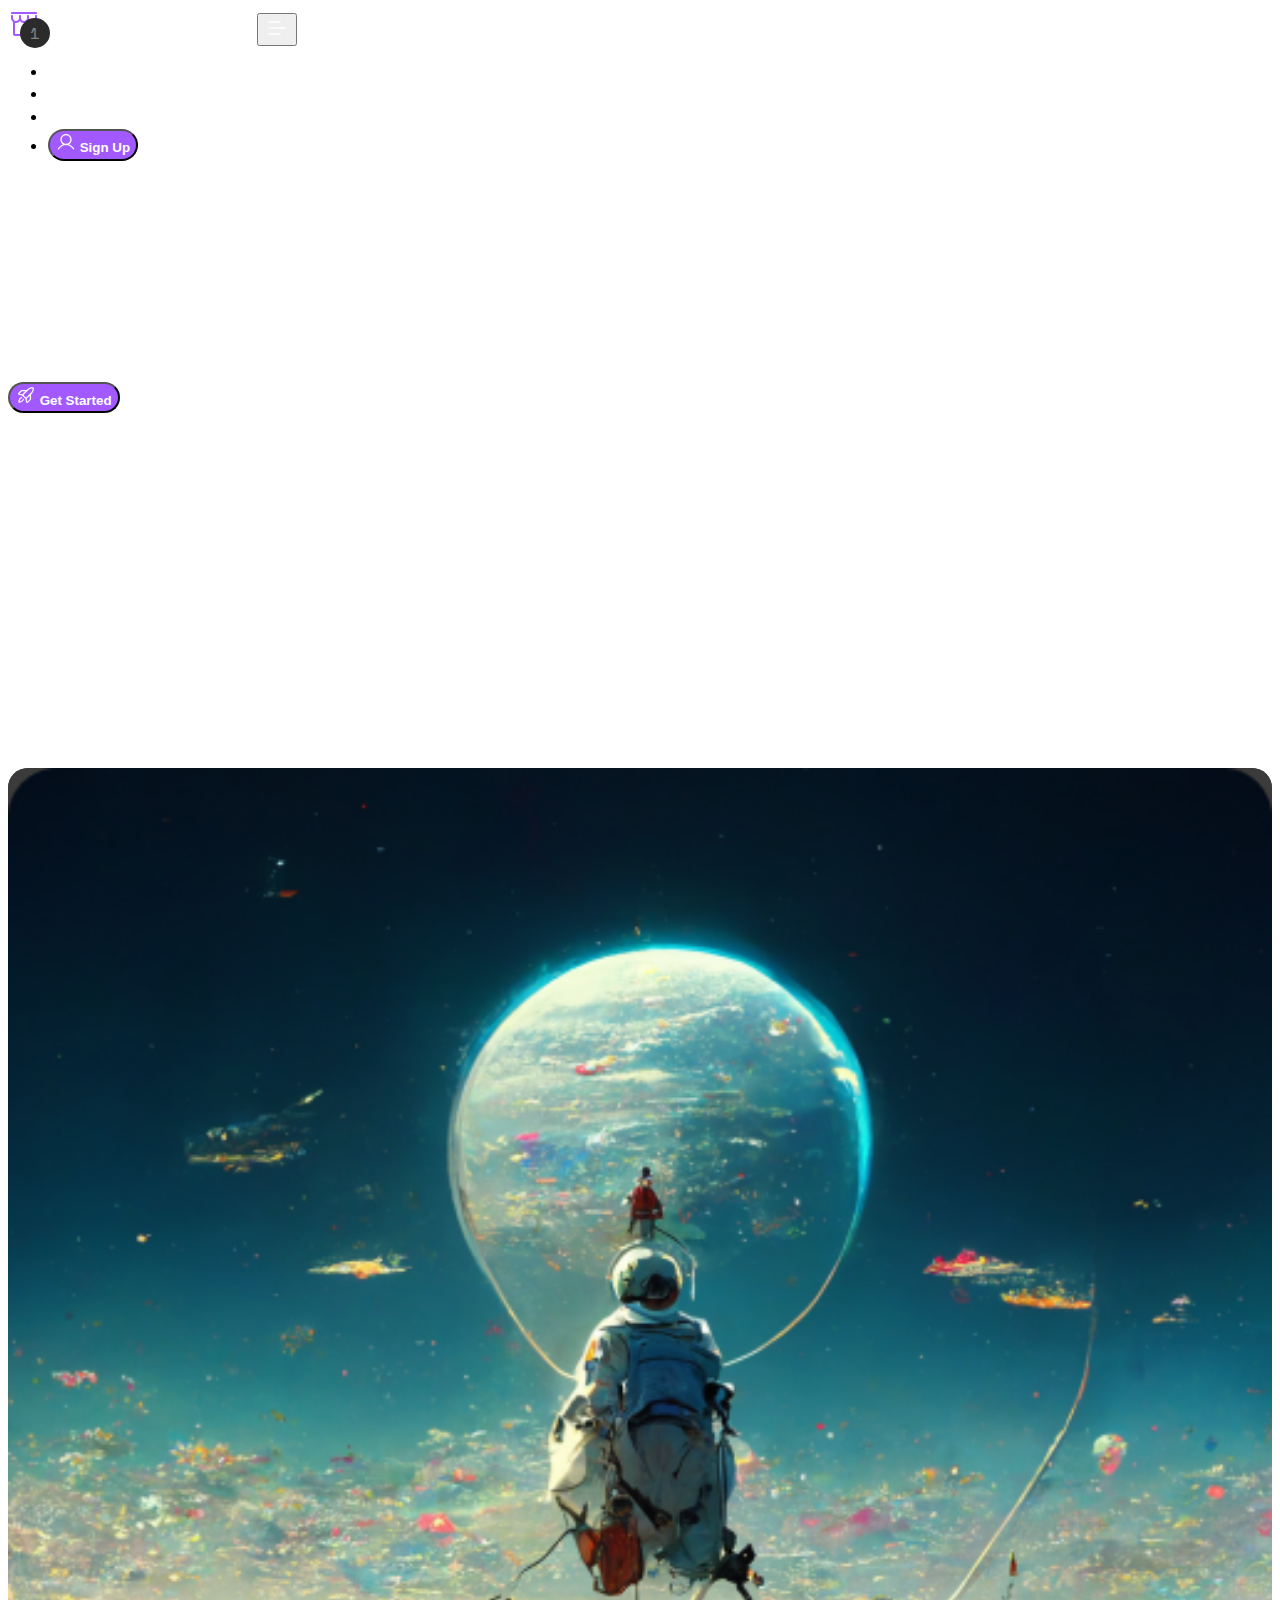
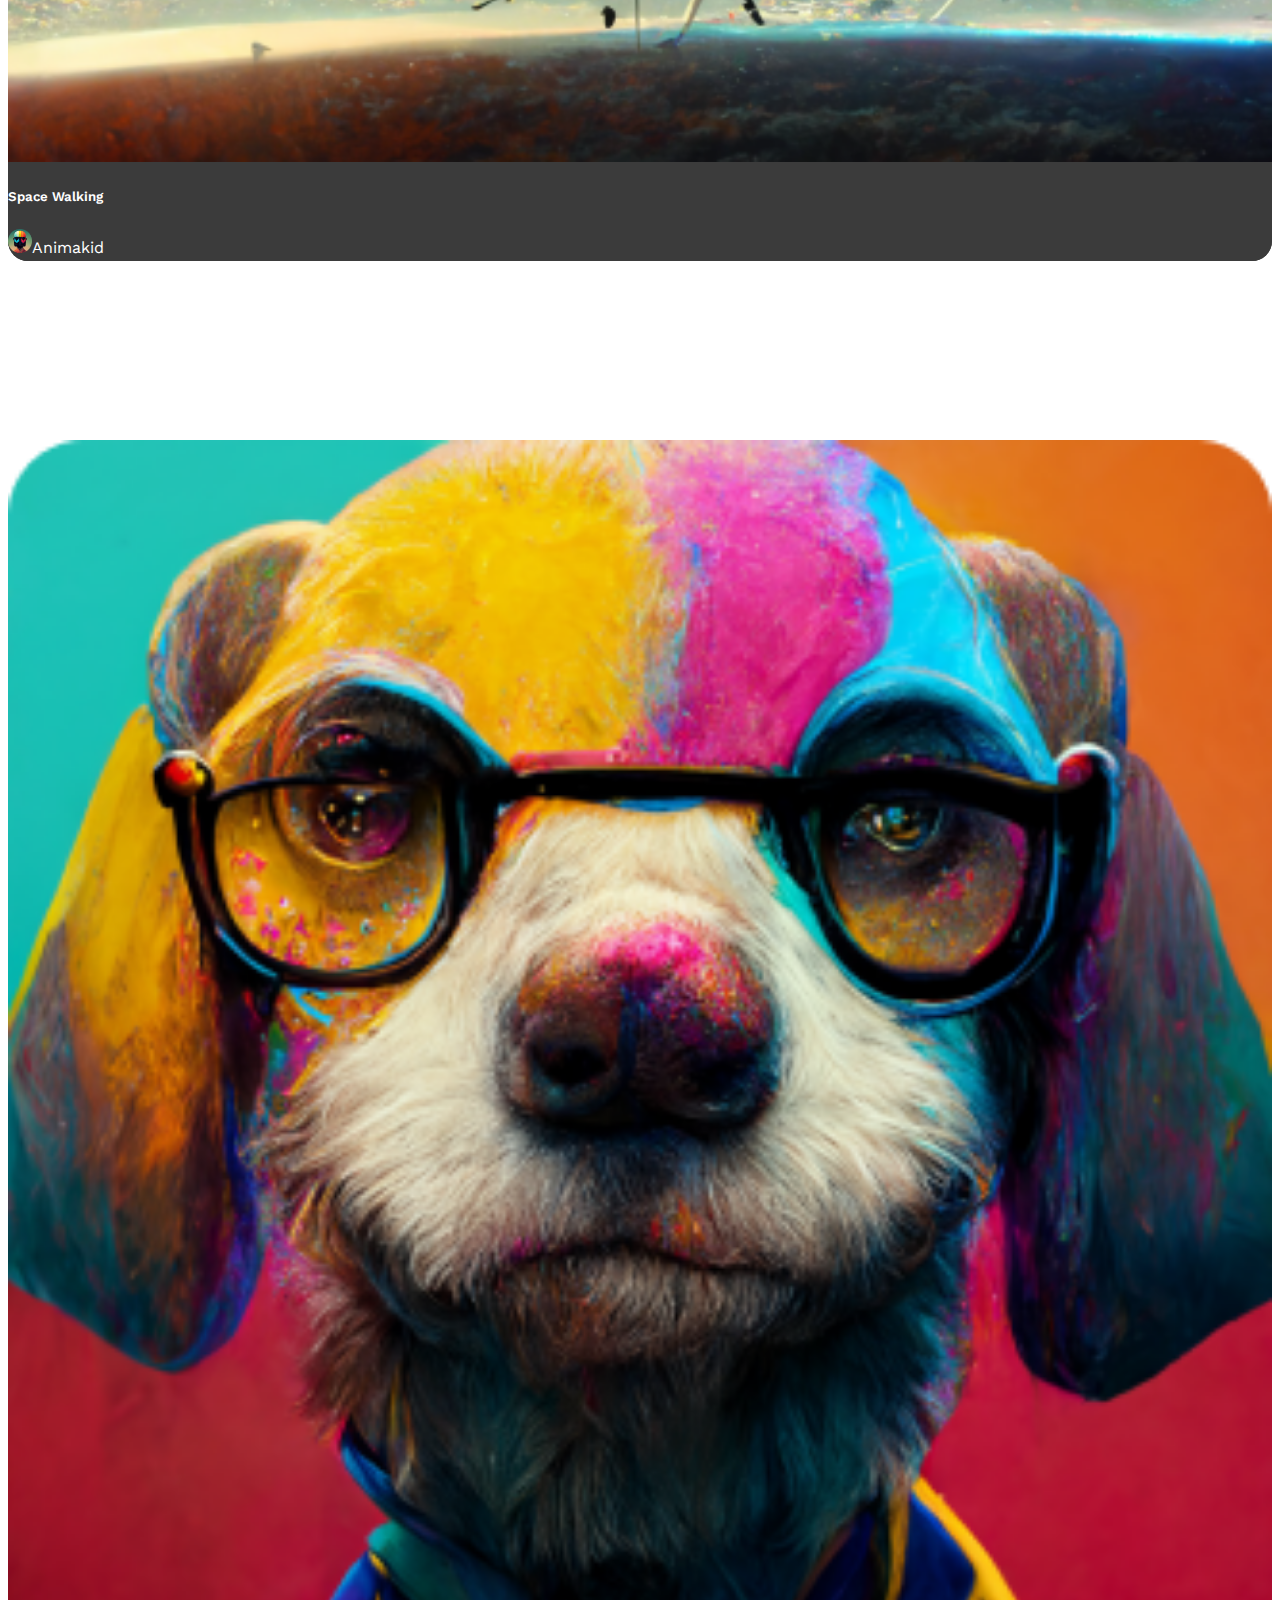
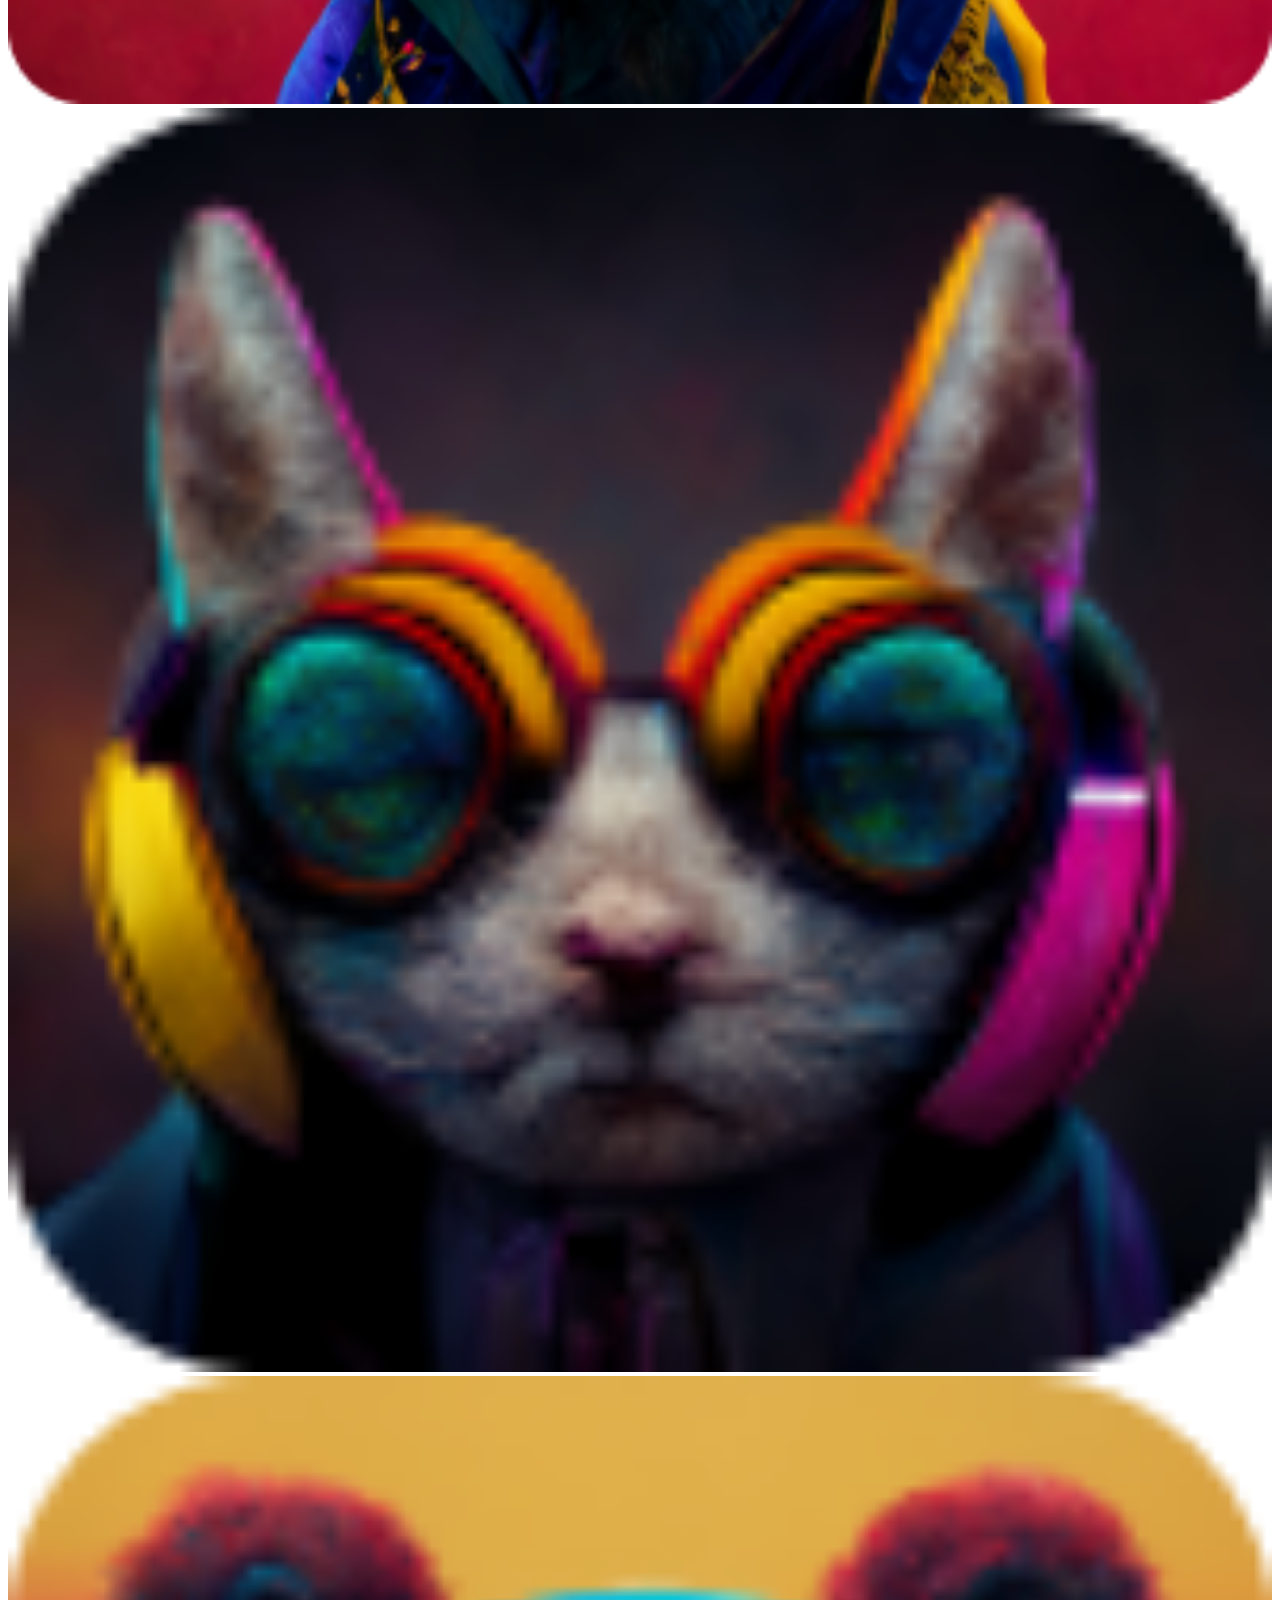
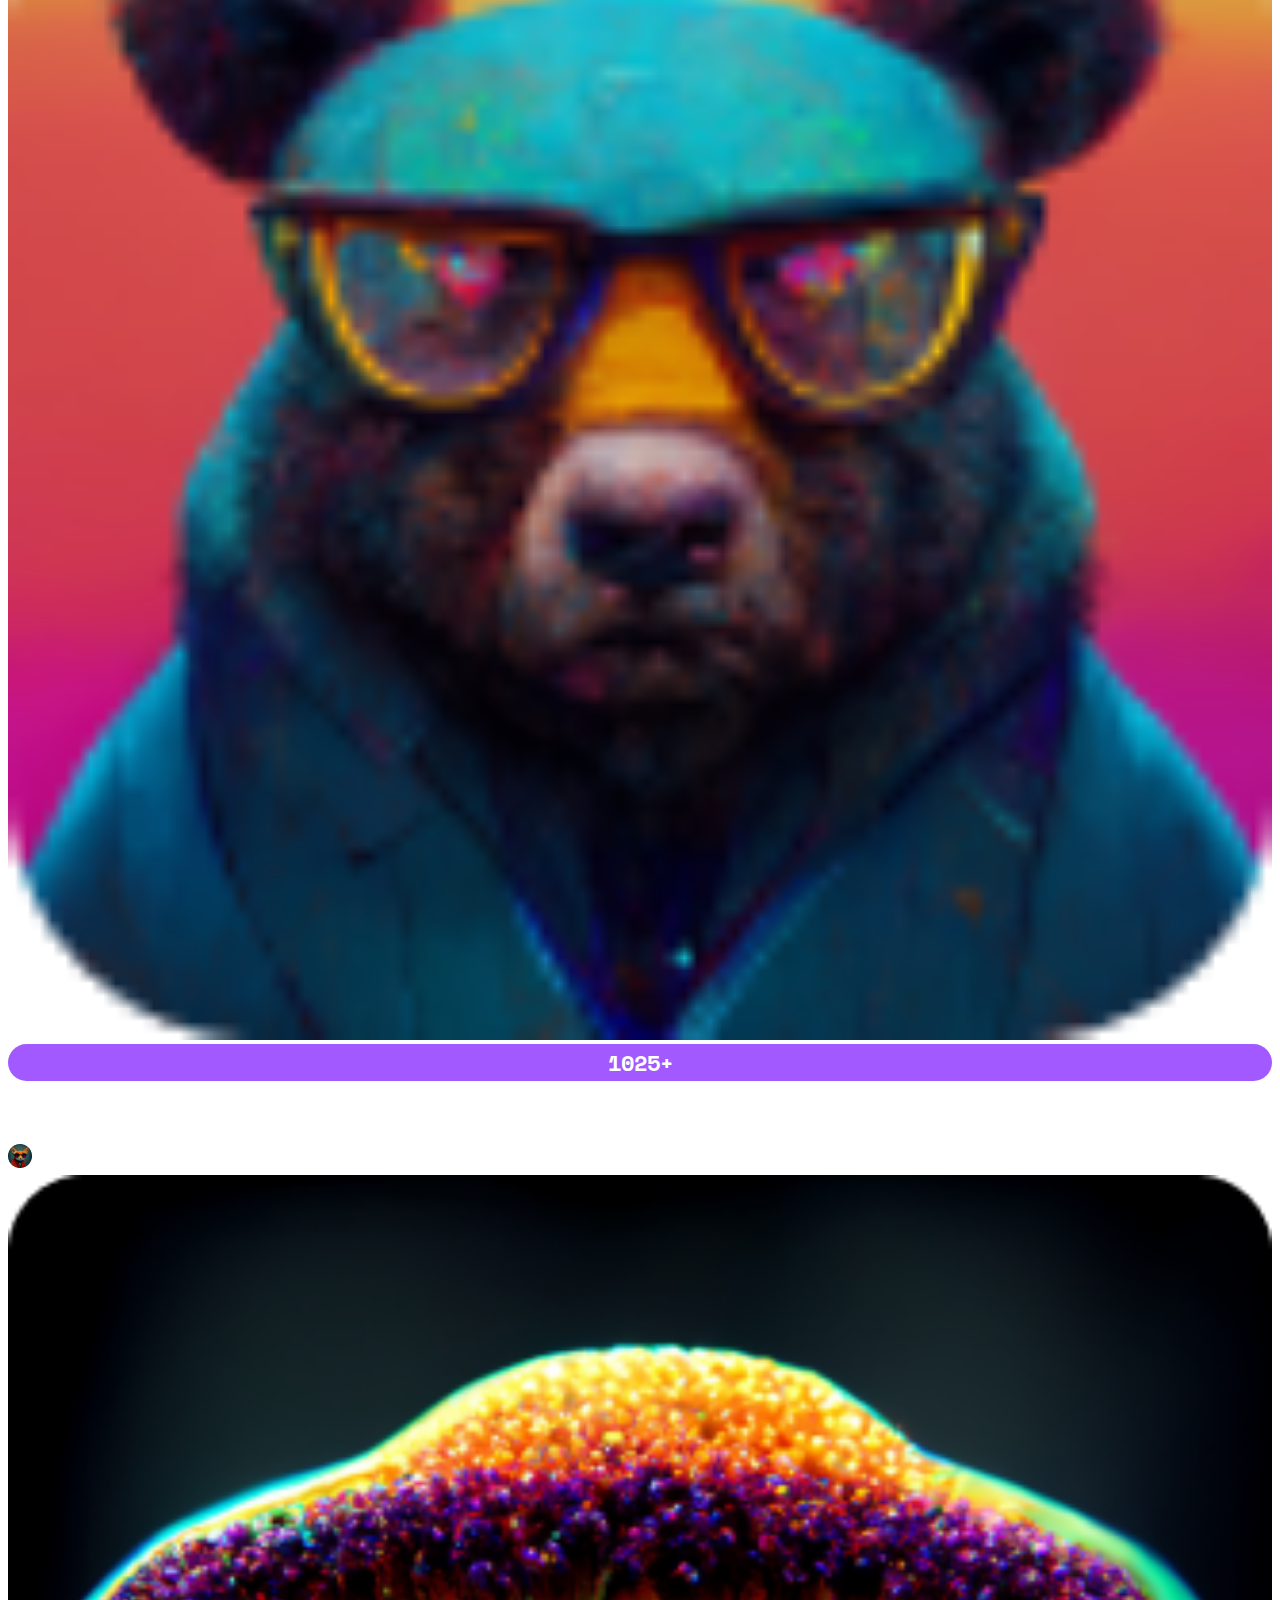
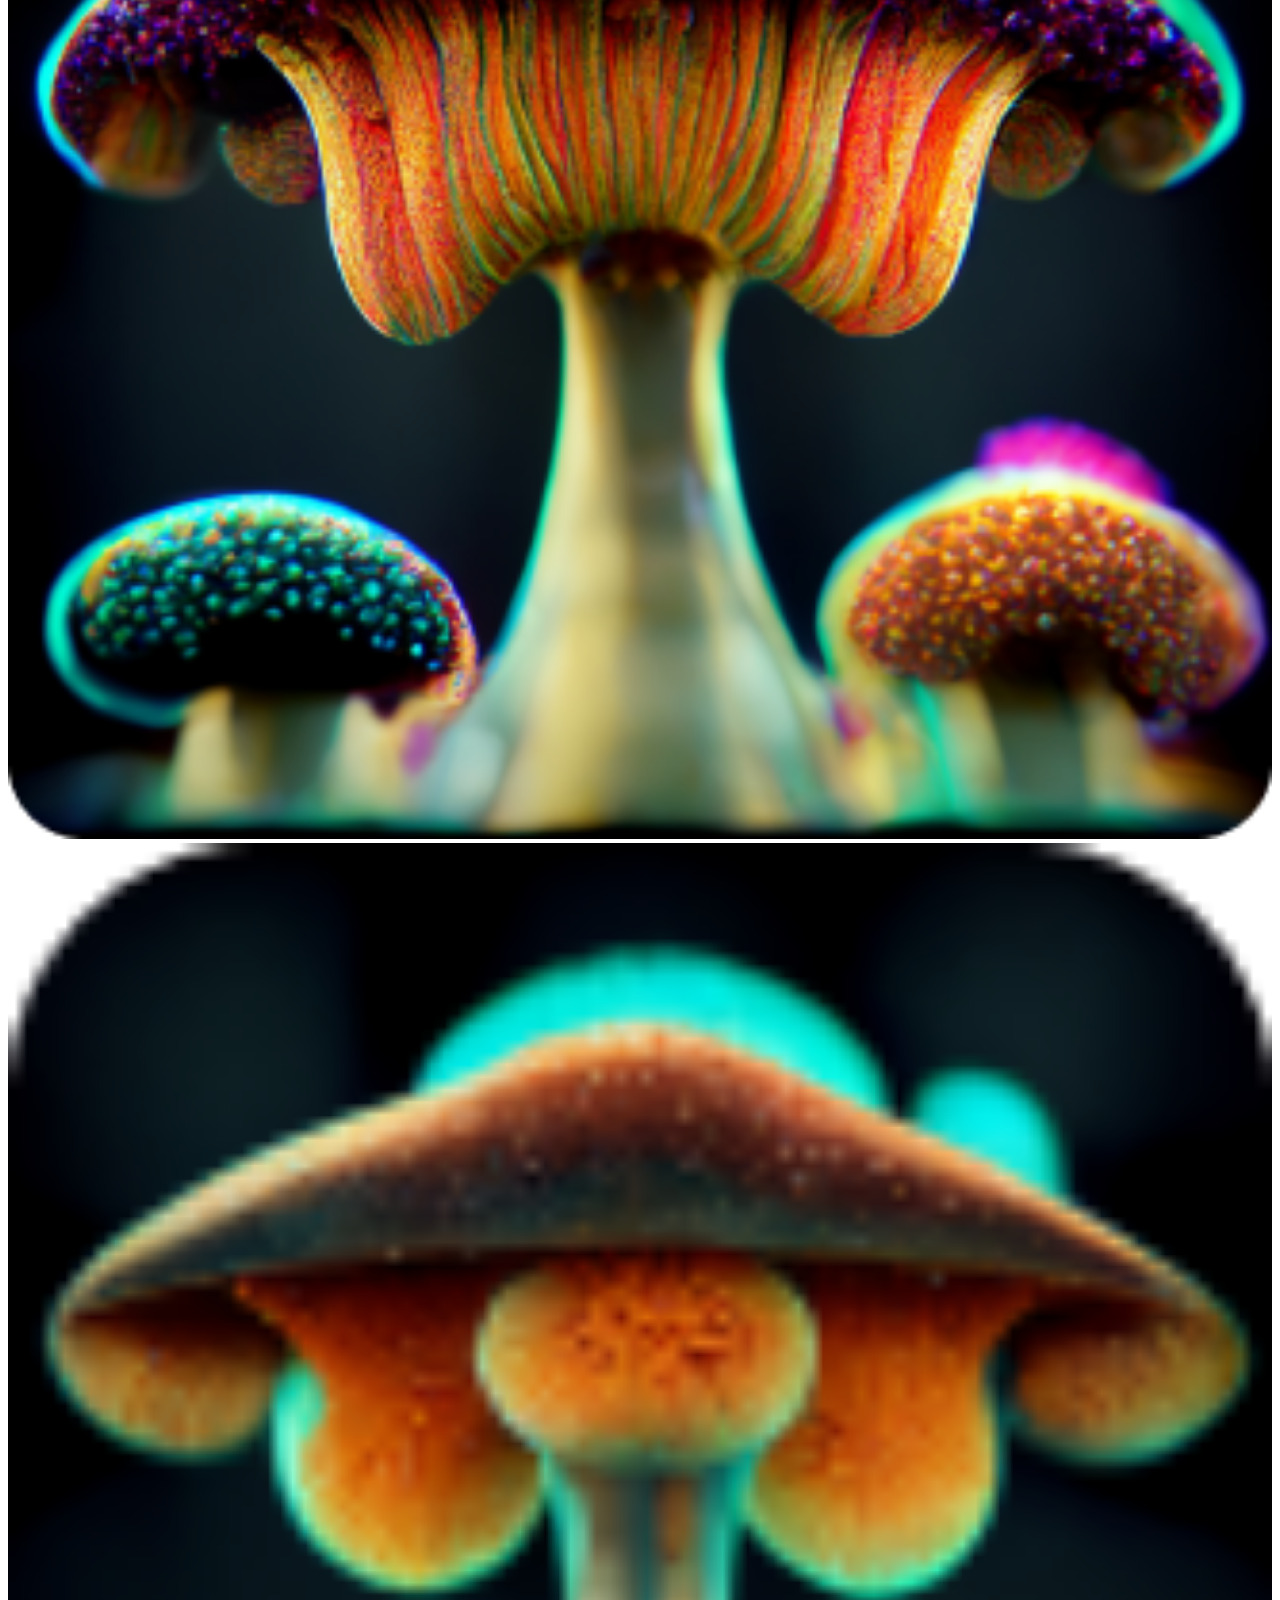
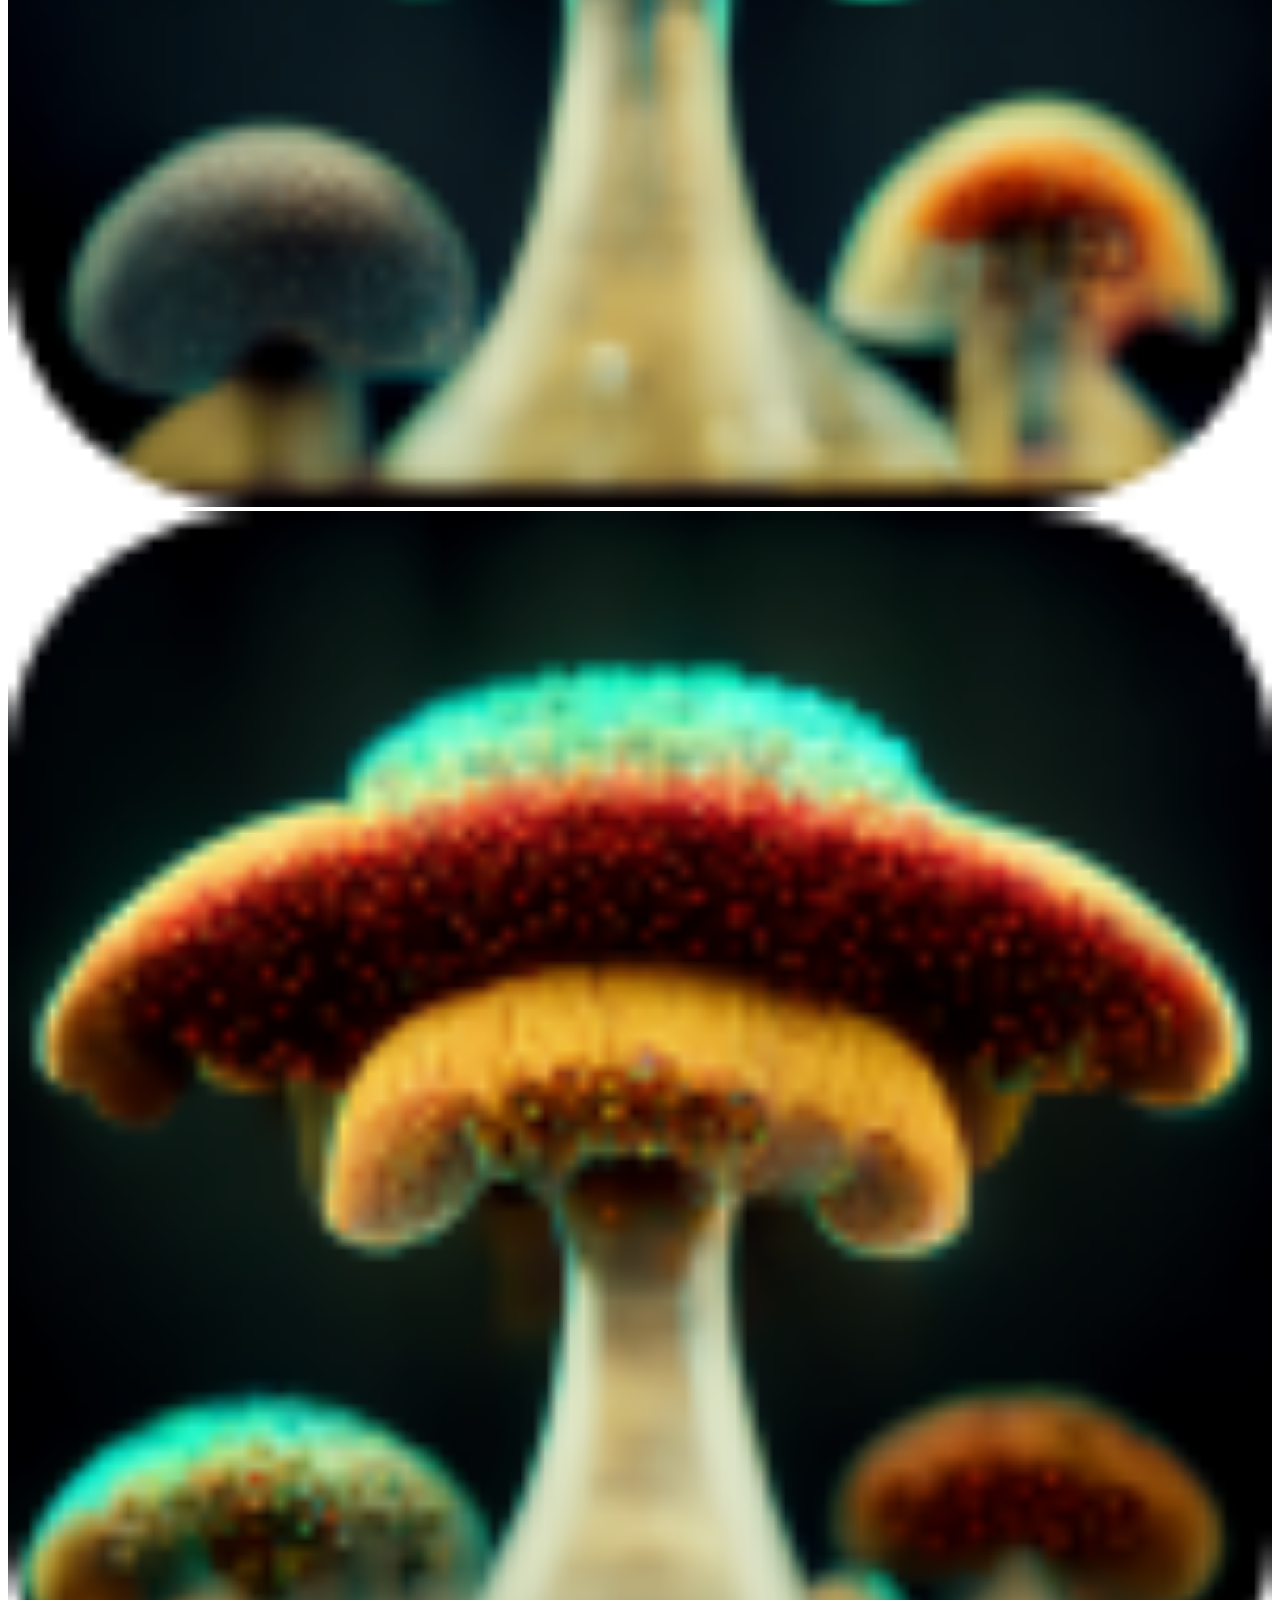
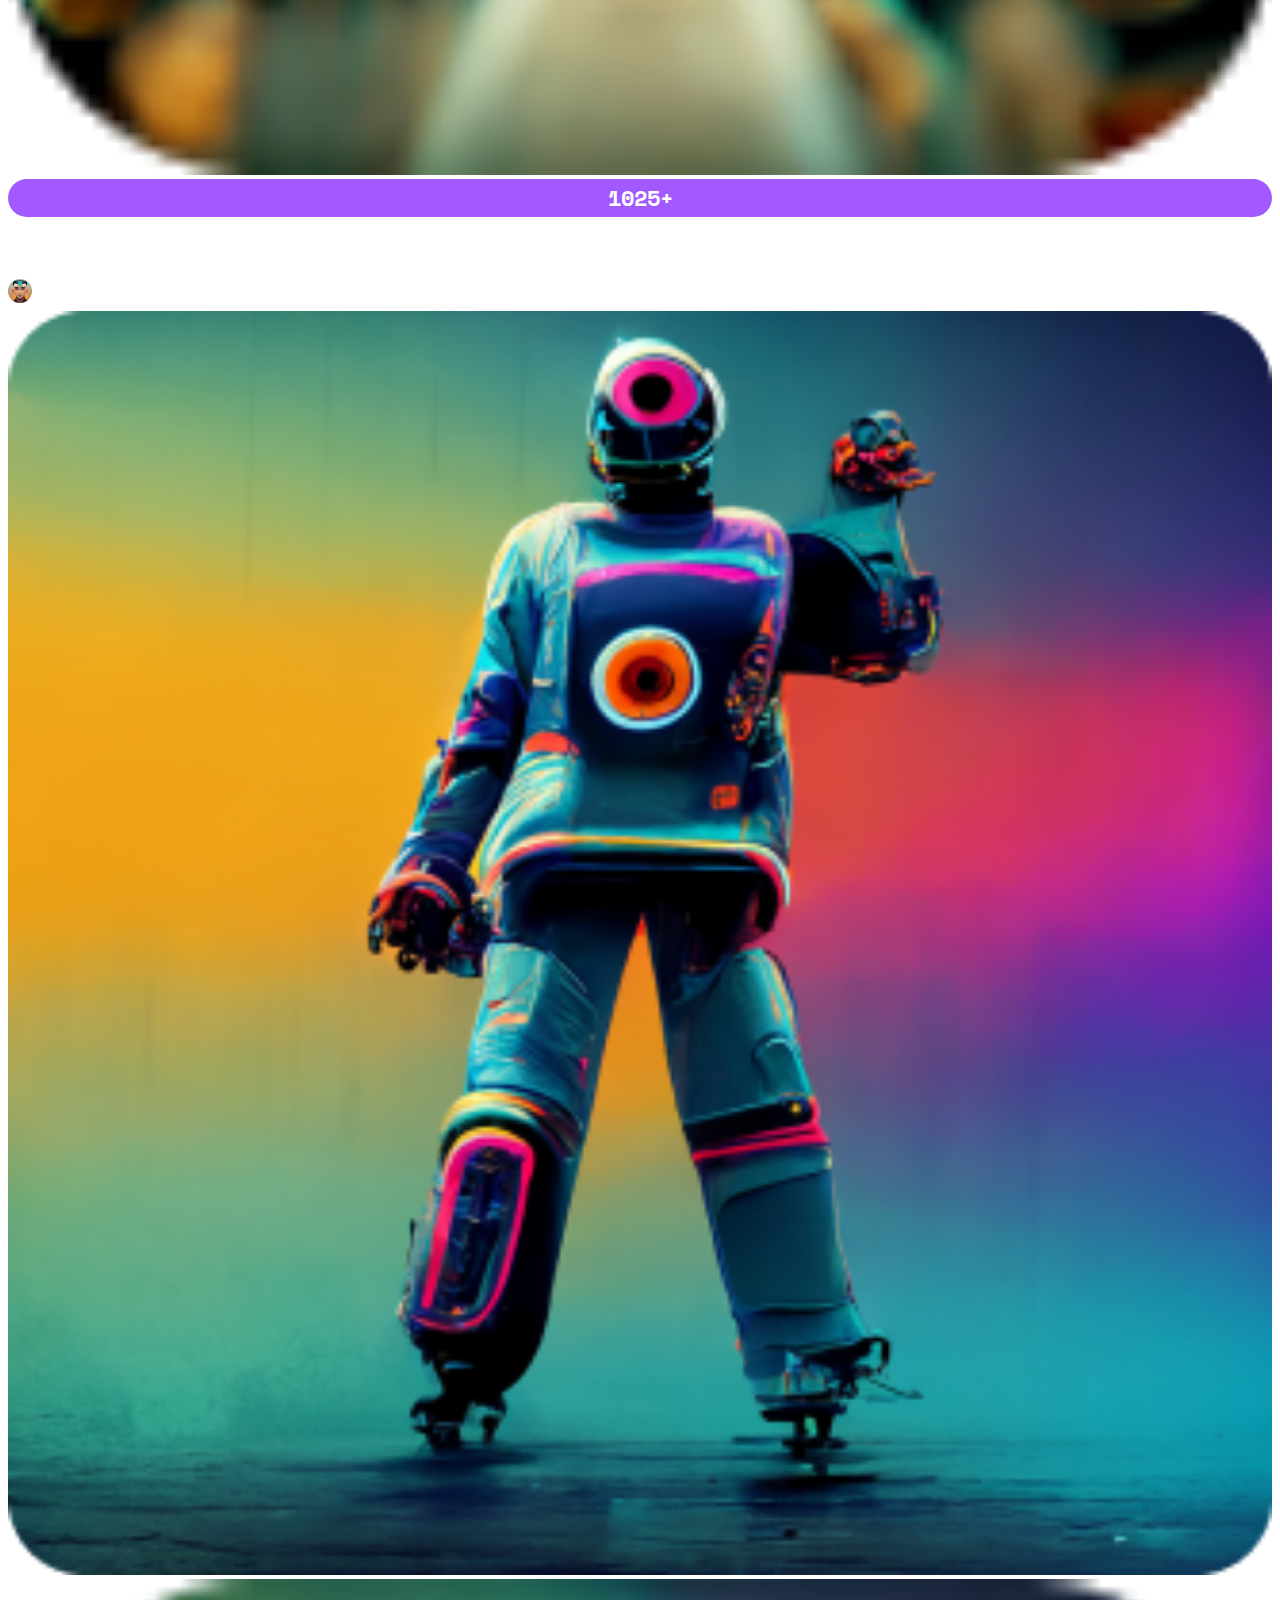
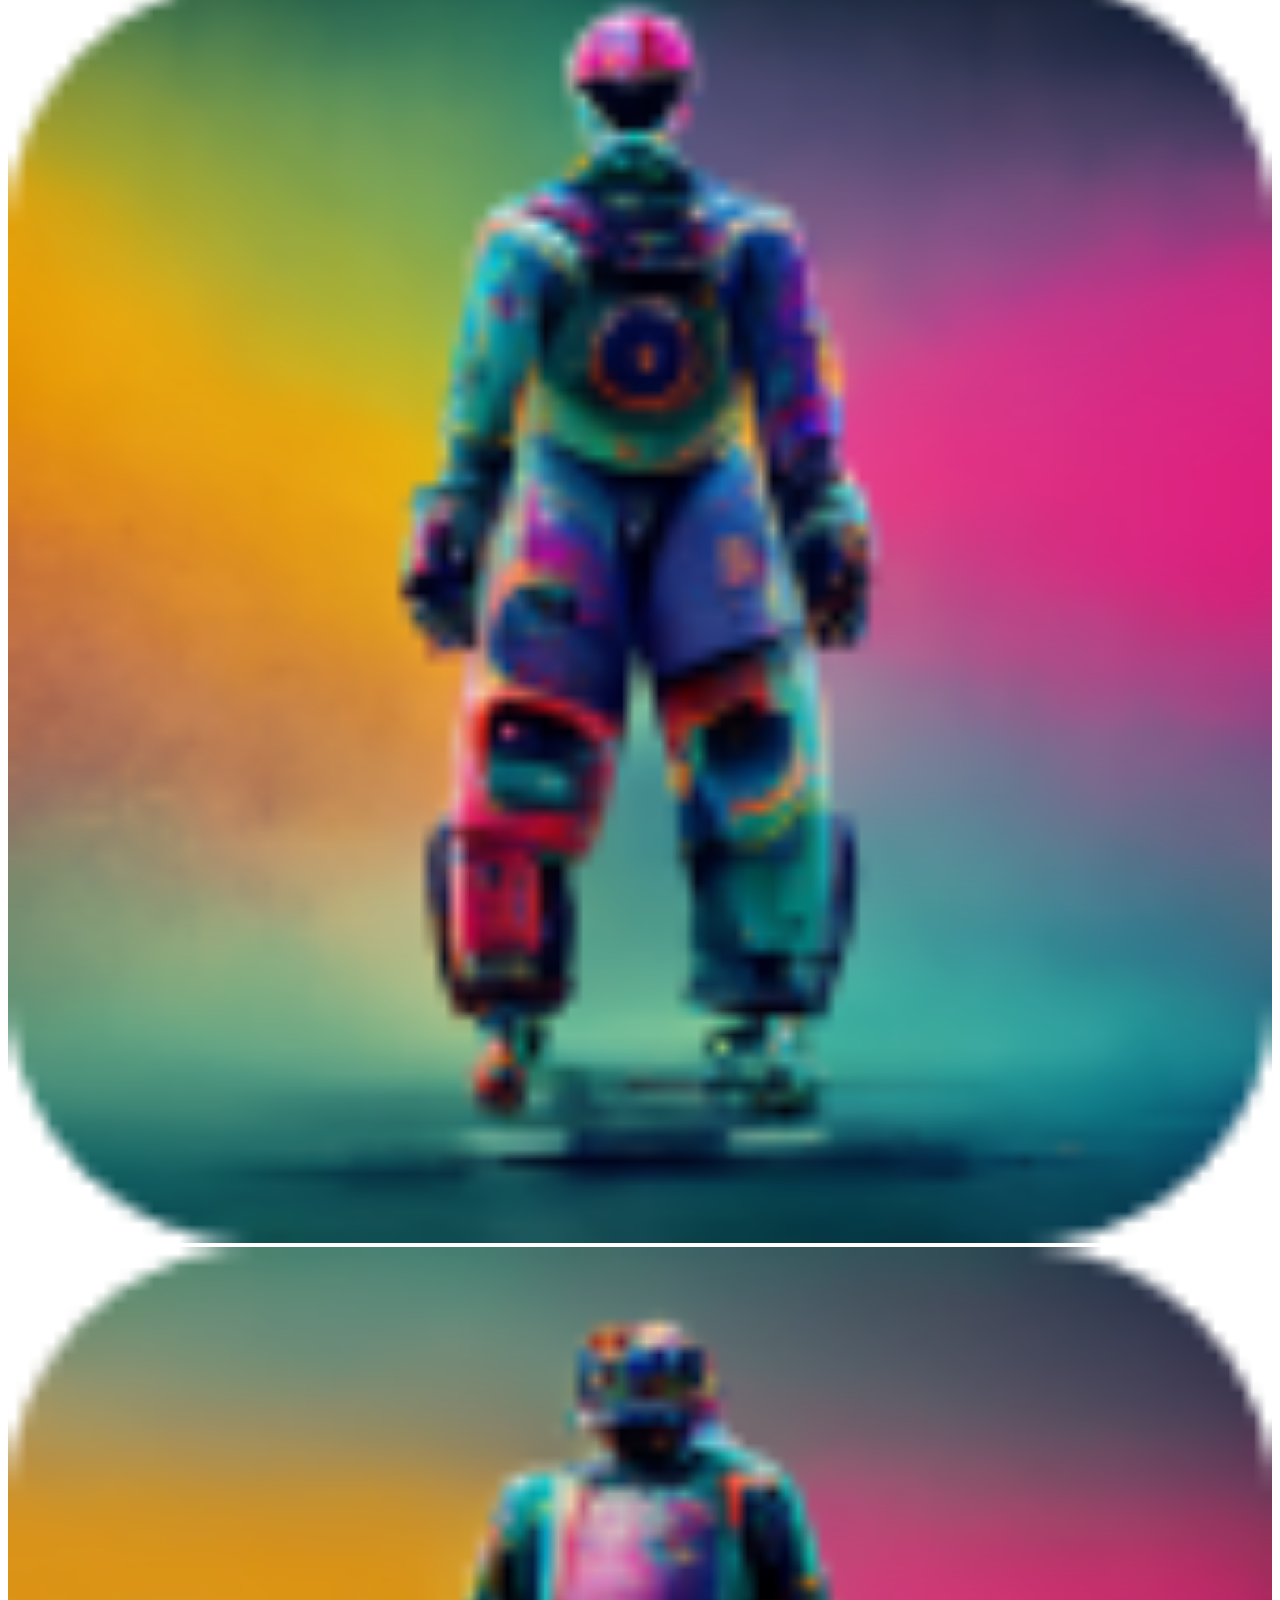
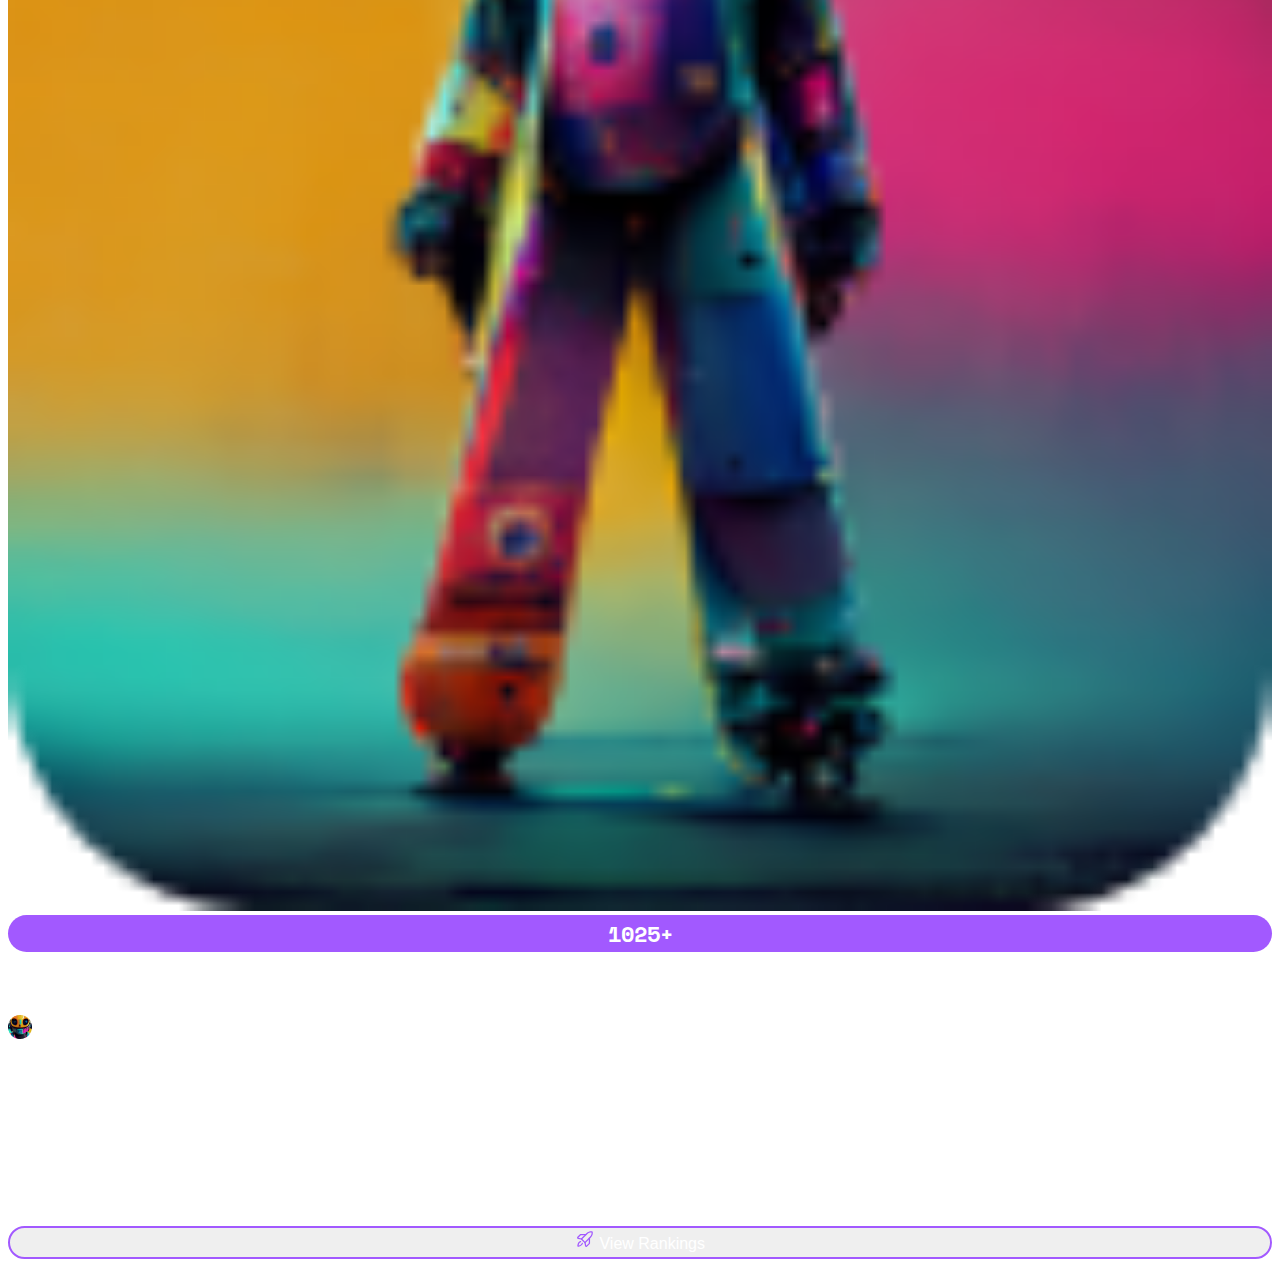
==== NTF Marketplace.html @ ecae0546 "Add files via upload" ====
<!DOCTYPE html>
<html>

<head>
    <meta charset="utf-8">
    <meta name="viewport" content="width=device-width, initial-scale=1.0">
    <link href="https://cdn.jsdelivr.net/npm/bootstrap@5.3.0-alpha1/dist/css/bootstrap.min.css" rel="stylesheet"
        integrity="sha384-GLhlTQ8iRABdZLl6O3oVMWSktQOp6b7In1Zl3/Jr59b6EGGoI1aFkw7cmDA6j6gD" crossorigin="anonymous">
    <script src="https://cdn.jsdelivr.net/npm/bootstrap@5.3.0-alpha1/dist/js/bootstrap.bundle.min.js"
        integrity="sha384-w76AqPfDkMBDXo30jS1Sgez6pr3x5MlQ1ZAGC+nuZB+EYdgRZgiwxhTBTkF7CXvN"
        crossorigin="anonymous"></script>
    <link rel="stylesheet" href="https://fonts.googleapis.com/css?family=Work Sans">
    <link rel="stylesheet" href="https://fonts.googleapis.com/css?family=Space Mono">
    <title>NFT Marketplace</title>
    <link rel="stylesheet" href="styles.css">
</head>

<body>

    <!--START-->

    <header class="bg-dark pb-md-5">

        <!--NAVIGATION-->

        <div class="container-fluid mb-md-5 mb-4">

            <nav class="navbar navbar-expand-md px-3">

                <a href="#" class="navbar-brand"><img src="Img/Logo.png"></a>

                <button class="navbar-toggler" type="button" data-bs-toggle="collapse" data-bs-target="#mynav"
                    aria-controls="mynav" aria-expanded="false" aria-lable="Toggle navigation">

                    <span><svg width="24" height="24" viewBox="0 0 24 24" fill="none"
                            xmlns="http://www.w3.org/2000/svg">
                            <path fill-rule="evenodd" clip-rule="evenodd"
                                d="M3 12C3 11.5858 3.33579 11.25 3.75 11.25H20.25C20.6642 11.25 21 11.5858 21 12C21 12.4142 20.6642 12.75 20.25 12.75H3.75C3.33579 12.75 3 12.4142 3 12Z"
                                fill="white" />
                            <path fill-rule="evenodd" clip-rule="evenodd"
                                d="M3 6C3 5.58579 3.33579 5.25 3.75 5.25H15C15.4142 5.25 15.75 5.58579 15.75 6C15.75 6.41421 15.4142 6.75 15 6.75H3.75C3.33579 6.75 3 6.41421 3 6Z"
                                fill="white" />
                            <path fill-rule="evenodd" clip-rule="evenodd"
                                d="M3 18C3 17.5858 3.33579 17.25 3.75 17.25H15C15.4142 17.25 15.75 17.5858 15.75 18C15.75 18.4142 15.4142 18.75 15 18.75H3.75C3.33579 18.75 3 18.4142 3 18Z"
                                fill="white" />
                        </svg>
                    </span>

                </button>

                <div class="collapse navbar-collapse" id="mynav">

                    <ul class="navbar-nav d-flex align-items-center gap-md-4 gap-2 ms-auto">

                        <li>
                            <a class="nav-link linki" href="#">Marketplace</a>
                        </li>

                        <li>
                            <a class="nav-link linki" href="#">Rankings</a>
                        </li>

                        <li>
                            <a class="nav-link linki" href="#">Connect a wallet</a>
                        </li>

                        <li>
                            <a class="nav-link" href="#">
                                <button class="btn btn-dark gilaki linki px-4 py-3"><svg width="20" height="20"
                                        viewBox="0 0 20 20" fill="none" xmlns="http://www.w3.org/2000/svg">
                                        <path fill-rule="evenodd" clip-rule="evenodd"
                                            d="M10 3.125C7.58375 3.125 5.625 5.08375 5.625 7.5C5.625 9.91625 7.58375 11.875 10 11.875C12.4162 11.875 14.375 9.91625 14.375 7.5C14.375 5.08375 12.4162 3.125 10 3.125ZM4.375 7.5C4.375 4.3934 6.8934 1.875 10 1.875C13.1066 1.875 15.625 4.3934 15.625 7.5C15.625 10.6066 13.1066 13.125 10 13.125C6.8934 13.125 4.375 10.6066 4.375 7.5Z"
                                            fill="white" />
                                        <path fill-rule="evenodd" clip-rule="evenodd"
                                            d="M10 13.1245C8.57364 13.1245 7.17241 13.5 5.93717 14.2132C4.70194 14.9265 3.67623 15.9523 2.96317 17.1877C2.79061 17.4866 2.40837 17.5891 2.10942 17.4165C1.81047 17.2439 1.70802 16.8617 1.88058 16.5628C2.70335 15.1374 3.88686 13.9537 5.31212 13.1307C6.73739 12.3078 8.3542 11.8745 10 11.8745C11.6458 11.8745 13.2626 12.3078 14.6879 13.1307C16.1131 13.9537 17.2966 15.1374 18.1194 16.5628C18.292 16.8617 18.1895 17.2439 17.8906 17.4165C17.5916 17.5891 17.2094 17.4866 17.0368 17.1877C16.3238 15.9523 15.2981 14.9265 14.0628 14.2132C12.8276 13.5 11.4264 13.1245 10 13.1245Z"
                                            fill="white" />
                                    </svg>
                                    Sign Up</button>
                            </a>
                        </li>

                    </ul>

                </div>
            </nav>

        </div>

        <!--SECTION-I-->

        <div class="container">

            <div class="row">

                <div class="col-md-6 col-12">

                    <h1 class="satauri-1">Discover digital art & Collect NFTs</h1>

                    <p class="teqsti-1">NFT marketplace UI created with Anima for Figma. Collect, buy and sell art from
                        more than 20k NFT artists.
                    </p>


                    <div class="container p-0 damaluli-1">

                        <div class="row">

                            <div class="col-12 my-3"><a href="#">
                                    <button class="btn btn-dark gilaki linki px-5 py-3"><svg width="20" height="20"
                                            viewBox="0 0 20 20" fill="none" xmlns="http://www.w3.org/2000/svg">
                                            <path fill-rule="evenodd" clip-rule="evenodd"
                                                d="M6.17053 12.4491C6.28055 12.7763 6.10451 13.1307 5.77734 13.2408C4.71792 13.597 4.15489 14.4864 3.85373 15.3908C3.73414 15.7499 3.66189 16.0956 3.61848 16.3814C3.90434 16.338 4.25006 16.2658 4.60917 16.1462C5.51355 15.845 6.4029 15.282 6.75916 14.2226C6.86918 13.8954 7.2236 13.7194 7.55078 13.8294C7.87795 13.9394 8.05399 14.2938 7.94396 14.621C7.4096 16.21 6.08801 16.9712 5.00411 17.3322C4.45655 17.5145 3.94395 17.6045 3.5698 17.6494C3.38182 17.672 3.22641 17.6834 3.116 17.6892C3.06074 17.6921 3.01658 17.6936 2.98505 17.6944C2.96928 17.6948 2.95666 17.695 2.94737 17.6951L2.93596 17.6952L2.93217 17.6952L2.93077 17.6952L2.93019 17.6952C2.92993 17.6952 2.92969 17.6952 2.92969 17.0702C2.30469 17.0702 2.30469 17.07 2.30469 17.0697L2.30469 17.0692L2.30469 17.0678L2.30471 17.064L2.30481 17.0526C2.30493 17.0433 2.30514 17.0306 2.30553 17.0149C2.30631 16.9833 2.30782 16.9392 2.31072 16.8839C2.31653 16.7735 2.32797 16.6181 2.35052 16.4301C2.3954 16.056 2.48542 15.5434 2.66776 14.9958C3.0287 13.9119 3.78989 12.5903 5.37891 12.056C5.70608 11.9459 6.0605 12.122 6.17053 12.4491ZM2.92969 17.0702H2.30469C2.30469 17.4154 2.58451 17.6952 2.92969 17.6952V17.0702Z"
                                                fill="white" />
                                            <path fill-rule="evenodd" clip-rule="evenodd"
                                                d="M16.5462 3.45406C15.8207 3.34943 14.035 3.31002 12.2075 5.13753L7.34476 10.0003L9.99994 12.6555L14.8627 7.79271C16.6902 5.9652 16.6508 4.17951 16.5462 3.45406ZM16.7274 2.21727C15.7297 2.07282 13.5057 2.07157 11.3236 4.25365L6.01893 9.55834C5.90172 9.67555 5.83588 9.83452 5.83588 10.0003C5.83588 10.166 5.90172 10.325 6.01893 10.4422L9.558 13.9813C9.80208 14.2254 10.1978 14.2254 10.4419 13.9813L15.7466 8.67659C17.9286 6.49452 17.9274 4.27052 17.7829 3.27282C17.7464 3.0058 17.6234 2.75803 17.4328 2.5674C17.2422 2.37678 16.9944 2.25382 16.7274 2.21727Z"
                                                fill="white" />
                                            <path fill-rule="evenodd" clip-rule="evenodd"
                                                d="M14.4219 8.49243C14.7671 8.49243 15.0469 8.77225 15.0469 9.11743V14.1643L15.0468 14.1732C15.0421 14.5015 14.9085 14.8147 14.6749 15.0452L12.1526 17.5753C11.9925 17.7352 11.792 17.8486 11.5724 17.9035C11.3529 17.9584 11.1225 17.9527 10.906 17.8869C10.6895 17.8212 10.4948 17.6978 10.3429 17.5301C10.1911 17.3625 10.0875 17.1569 10.0433 16.9351C10.0433 16.935 10.0434 16.9353 10.0433 16.9351L9.38719 13.6622C9.31934 13.3237 9.5387 12.9944 9.87714 12.9265C10.2156 12.8587 10.545 13.078 10.6128 13.4165L11.2692 16.6909L13.7969 14.1554V9.11743C13.7969 8.77225 14.0767 8.49243 14.4219 8.49243Z"
                                                fill="white" />
                                            <path fill-rule="evenodd" clip-rule="evenodd"
                                                d="M5.82698 4.95319L5.83588 4.95312H10.8828C11.2279 4.95312 11.5078 5.23295 11.5078 5.57812C11.5078 5.9233 11.2279 6.20312 10.8828 6.20312H5.84472L5.83967 6.20828L5.83964 6.20825L3.30933 8.73075L3.3103 8.73094L6.58373 9.38719C6.92218 9.45504 7.14154 9.78441 7.07369 10.1229C7.00584 10.4613 6.67647 10.6807 6.33803 10.6128L3.06556 9.95675C3.06537 9.95671 3.06518 9.95668 3.065 9.95664C2.84325 9.91244 2.63764 9.80892 2.47006 9.65711C2.30235 9.50516 2.17903 9.31054 2.11327 9.094C2.04751 8.87746 2.04176 8.64712 2.09665 8.42757C2.15154 8.20802 2.265 8.00749 2.42493 7.84738L2.42587 7.84644L2.42587 7.84644L4.95498 5.32514C5.18549 5.09151 5.49869 4.95786 5.82698 4.95319Z"
                                                fill="white" />
                                        </svg>
                                        Get Started
                                    </button>
                                </a></div>

                            <div class="col-4">
                                <p class="teqsti-2">240k+</p>
                                <p class="teqsti-1">Total Sale</p>
                            </div>

                            <div class="col-4">
                                <p class="teqsti-2">100k+</p>
                                <p class="teqsti-1">Auctions</p>
                            </div>

                            <div class="col-4">
                                <p class="teqsti-2">240k+</p>
                                <p class="teqsti-1">Artists</p>
                            </div>

                        </div>

                    </div>


                </div>

                <div class="col-md-6 col-12">
                    <div class="card ms-md-5 statia">
                        <div class="card-body statia">
                            <img class="poto" src="Img/Image 1.png">
                            <h5 class="linki pt-4 px-4">Space Walking</h5>
                            <div class="pt-2 pb-4 px-4"><img class="pe-2" src="Img/Avatar 1.png"><span
                                    class="teqsti-3">Animakid</span>
                            </div>
                        </div>
                    </div>
                </div>


                <div class="container damaluli-2">

                    <div class="row">

                        <div class="col-12 my-3"><a href="#">
                                <button class="btn btn-dark gilaki specbutton linki px-5 py-3"><svg width="20"
                                        height="20" viewBox="0 0 20 20" fill="none" xmlns="http://www.w3.org/2000/svg">
                                        <path fill-rule="evenodd" clip-rule="evenodd"
                                            d="M6.17053 12.4491C6.28055 12.7763 6.10451 13.1307 5.77734 13.2408C4.71792 13.597 4.15489 14.4864 3.85373 15.3908C3.73414 15.7499 3.66189 16.0956 3.61848 16.3814C3.90434 16.338 4.25006 16.2658 4.60917 16.1462C5.51355 15.845 6.4029 15.282 6.75916 14.2226C6.86918 13.8954 7.2236 13.7194 7.55078 13.8294C7.87795 13.9394 8.05399 14.2938 7.94396 14.621C7.4096 16.21 6.08801 16.9712 5.00411 17.3322C4.45655 17.5145 3.94395 17.6045 3.5698 17.6494C3.38182 17.672 3.22641 17.6834 3.116 17.6892C3.06074 17.6921 3.01658 17.6936 2.98505 17.6944C2.96928 17.6948 2.95666 17.695 2.94737 17.6951L2.93596 17.6952L2.93217 17.6952L2.93077 17.6952L2.93019 17.6952C2.92993 17.6952 2.92969 17.6952 2.92969 17.0702C2.30469 17.0702 2.30469 17.07 2.30469 17.0697L2.30469 17.0692L2.30469 17.0678L2.30471 17.064L2.30481 17.0526C2.30493 17.0433 2.30514 17.0306 2.30553 17.0149C2.30631 16.9833 2.30782 16.9392 2.31072 16.8839C2.31653 16.7735 2.32797 16.6181 2.35052 16.4301C2.3954 16.056 2.48542 15.5434 2.66776 14.9958C3.0287 13.9119 3.78989 12.5903 5.37891 12.056C5.70608 11.9459 6.0605 12.122 6.17053 12.4491ZM2.92969 17.0702H2.30469C2.30469 17.4154 2.58451 17.6952 2.92969 17.6952V17.0702Z"
                                            fill="white" />
                                        <path fill-rule="evenodd" clip-rule="evenodd"
                                            d="M16.5462 3.45406C15.8207 3.34943 14.035 3.31002 12.2075 5.13753L7.34476 10.0003L9.99994 12.6555L14.8627 7.79271C16.6902 5.9652 16.6508 4.17951 16.5462 3.45406ZM16.7274 2.21727C15.7297 2.07282 13.5057 2.07157 11.3236 4.25365L6.01893 9.55834C5.90172 9.67555 5.83588 9.83452 5.83588 10.0003C5.83588 10.166 5.90172 10.325 6.01893 10.4422L9.558 13.9813C9.80208 14.2254 10.1978 14.2254 10.4419 13.9813L15.7466 8.67659C17.9286 6.49452 17.9274 4.27052 17.7829 3.27282C17.7464 3.0058 17.6234 2.75803 17.4328 2.5674C17.2422 2.37678 16.9944 2.25382 16.7274 2.21727Z"
                                            fill="white" />
                                        <path fill-rule="evenodd" clip-rule="evenodd"
                                            d="M14.4219 8.49243C14.7671 8.49243 15.0469 8.77225 15.0469 9.11743V14.1643L15.0468 14.1732C15.0421 14.5015 14.9085 14.8147 14.6749 15.0452L12.1526 17.5753C11.9925 17.7352 11.792 17.8486 11.5724 17.9035C11.3529 17.9584 11.1225 17.9527 10.906 17.8869C10.6895 17.8212 10.4948 17.6978 10.3429 17.5301C10.1911 17.3625 10.0875 17.1569 10.0433 16.9351C10.0433 16.935 10.0434 16.9353 10.0433 16.9351L9.38719 13.6622C9.31934 13.3237 9.5387 12.9944 9.87714 12.9265C10.2156 12.8587 10.545 13.078 10.6128 13.4165L11.2692 16.6909L13.7969 14.1554V9.11743C13.7969 8.77225 14.0767 8.49243 14.4219 8.49243Z"
                                            fill="white" />
                                        <path fill-rule="evenodd" clip-rule="evenodd"
                                            d="M5.82698 4.95319L5.83588 4.95312H10.8828C11.2279 4.95312 11.5078 5.23295 11.5078 5.57812C11.5078 5.9233 11.2279 6.20312 10.8828 6.20312H5.84472L5.83967 6.20828L5.83964 6.20825L3.30933 8.73075L3.3103 8.73094L6.58373 9.38719C6.92218 9.45504 7.14154 9.78441 7.07369 10.1229C7.00584 10.4613 6.67647 10.6807 6.33803 10.6128L3.06556 9.95675C3.06537 9.95671 3.06518 9.95668 3.065 9.95664C2.84325 9.91244 2.63764 9.80892 2.47006 9.65711C2.30235 9.50516 2.17903 9.31054 2.11327 9.094C2.04751 8.87746 2.04176 8.64712 2.09665 8.42757C2.15154 8.20802 2.265 8.00749 2.42493 7.84738L2.42587 7.84644L2.42587 7.84644L4.95498 5.32514C5.18549 5.09151 5.49869 4.95786 5.82698 4.95319Z"
                                            fill="white" />
                                    </svg>
                                    Get Started
                                </button>
                            </a></div>

                        <div class="col-4">
                            <p class="teqsti-2">240k+</p>
                            <p class="teqsti-1">Total Sale</p>
                        </div>

                        <div class="col-4">
                            <p class="teqsti-2">100k+</p>
                            <p class="teqsti-1">Auctions</p>
                        </div>

                        <div class="col-4">
                            <p class="teqsti-2">240k+</p>
                            <p class="teqsti-1">Artists</p>
                        </div>

                    </div>

                </div>

            </div>

        </div>

    </header>

    <!--SECTION-II-->

    <main class="bg-dark py-5">

        <div class="container">
            <div class="row">

                <div class="col-12 pb-5">
                    <h3 class="teqsti-4">Trending Collection</h3>
                    <p class="teqsti-1">Checkout our weekly updated trending collection.</p>
                </div>

                <div class="col-md-4 col-12">
                    <div class="container">
                        <div class="row">
                            <div class="col-12">
                                <img class="poto-1" src="Img/Image 2.png">
                            </div>
                            <div class="col-4">
                                <img class="poto-1 py-3" src="Img/Image 2 1.png">
                            </div>
                            <div class="col-4">
                                <img class="poto-1 py-3" src="Img/Image 2 2.png">
                            </div>
                            <div class="col-4 my-3">
                                <button class="btn btn-dark teqsti-5">1025+</button>
                            </div>
                            <div class="col-12">
                                <h5 class="linki pt-2">DSGN Animals</h5>
                                <div class="pt-2"><img class="pe-2" src="Img/Avatar 2.png"><span
                                        class="teqsti-3">MrFox</span>
                                </div>
                            </div>
                        </div>
                    </div>
                </div>

                <div class="col-md-4 col-12 damaluli-3">
                    <div class="container">
                        <div class="row">
                            <div class="col-12">
                                <img class="poto-1" src="Img/Image 3.png">
                            </div>
                            <div class="col-4">
                                <img class="poto-1 py-3" src="Img/Image 3 1.png">
                            </div>
                            <div class="col-4">
                                <img class="poto-1 py-3" src="Img/Image 3 2.png">
                            </div>
                            <div class="col-4 my-3">
                                <button class="btn btn-dark teqsti-5">1025+</button>
                            </div>
                            <div class="col-12">
                                <h5 class="linki pt-2">Magic Mushrooms</h5>
                                <div class="pt-2"><img class="pe-2" src="Img/Avatar 3.png"><span
                                        class="teqsti-3">Shroomie</span>
                                </div>
                            </div>
                        </div>
                    </div>

                </div>

                <div class="col-md-4 col-12 damaluli-4">
                    <div class="container">
                        <div class="row">
                            <div class="col-12">
                                <img class="poto-1" src="Img/Image 4.png">
                            </div>
                            <div class="col-4">
                                <img class="poto-1 py-3" src="Img/Image 4 1.png">
                            </div>
                            <div class="col-4">
                                <img class="poto-1 py-3" src="Img/Image 4 2.png">
                            </div>
                            <div class="col-4 my-3">
                                <button class="btn btn-dark teqsti-5">1025+</button>
                            </div>
                            <div class="col-12">
                                <h5 class="linki pt-2">Disco Machines</h5>
                                <div class="pt-2"><img class="pe-2" src="Img/Avatar 4.png"><span
                                        class="teqsti-3">BeKind2Robots</span>
                                </div>
                            </div>
                        </div>
                    </div>
                </div>

            </div>

    </main>

    <!--SECTION-III-->

    <section class="bg-dark py-5">
        <div class="container">
            <div class="row">
                <div class="col-md-9 col-12">
                    <h3 class="teqsti-4">Top creators</h3>
                    <p class="teqsti-1">Checkout Top Rated Creators on the NFT Marketplace</p>
                </div>
                <div class="col-md-3 damaluli-5 d-flex align-items-center">
                    <button class="btn btn-dark teqsti-3 border-1"><svg width="20" height="20" viewBox="0 0 20 20"
                            fill="none" xmlns="http://www.w3.org/2000/svg">
                            <path fill-rule="evenodd" clip-rule="evenodd"
                                d="M6.17053 12.4491C6.28055 12.7763 6.10451 13.1307 5.77734 13.2408C4.71792 13.597 4.15489 14.4864 3.85373 15.3908C3.73414 15.7499 3.66189 16.0956 3.61848 16.3814C3.90434 16.338 4.25006 16.2658 4.60917 16.1462C5.51355 15.845 6.4029 15.282 6.75916 14.2226C6.86918 13.8954 7.2236 13.7194 7.55078 13.8294C7.87795 13.9394 8.05399 14.2938 7.94396 14.621C7.4096 16.21 6.08801 16.9712 5.00411 17.3322C4.45655 17.5145 3.94395 17.6045 3.5698 17.6494C3.38182 17.672 3.22641 17.6834 3.116 17.6892C3.06074 17.6921 3.01658 17.6936 2.98505 17.6944C2.96928 17.6948 2.95666 17.695 2.94737 17.6951L2.93596 17.6952L2.93217 17.6952L2.93077 17.6952L2.93019 17.6952C2.92993 17.6952 2.92969 17.6952 2.92969 17.0702C2.30469 17.0702 2.30469 17.07 2.30469 17.0697L2.30469 17.0692L2.30469 17.0678L2.30471 17.064L2.30481 17.0526C2.30493 17.0433 2.30514 17.0306 2.30553 17.0149C2.30631 16.9833 2.30782 16.9392 2.31072 16.8839C2.31653 16.7735 2.32797 16.6181 2.35052 16.4301C2.3954 16.056 2.48542 15.5434 2.66776 14.9958C3.0287 13.9119 3.78989 12.5903 5.37891 12.056C5.70608 11.9459 6.0605 12.122 6.17053 12.4491ZM2.92969 17.0702H2.30469C2.30469 17.4154 2.58451 17.6952 2.92969 17.6952V17.0702Z"
                                fill="#A259FF" />
                            <path fill-rule="evenodd" clip-rule="evenodd"
                                d="M16.5462 3.45406C15.8207 3.34943 14.035 3.31002 12.2075 5.13753L7.34476 10.0003L9.99994 12.6555L14.8627 7.79271C16.6902 5.9652 16.6508 4.17951 16.5462 3.45406ZM16.7274 2.21727C15.7297 2.07282 13.5057 2.07157 11.3236 4.25365L6.01893 9.55834C5.90172 9.67555 5.83588 9.83452 5.83588 10.0003C5.83588 10.166 5.90172 10.325 6.01893 10.4422L9.558 13.9813C9.80208 14.2254 10.1978 14.2254 10.4419 13.9813L15.7466 8.67659C17.9286 6.49452 17.9274 4.27052 17.7829 3.27282C17.7464 3.0058 17.6234 2.75803 17.4328 2.5674C17.2422 2.37678 16.9944 2.25382 16.7274 2.21727Z"
                                fill="#A259FF" />
                            <path fill-rule="evenodd" clip-rule="evenodd"
                                d="M14.4219 8.49243C14.7671 8.49243 15.0469 8.77225 15.0469 9.11743V14.1643L15.0468 14.1732C15.0421 14.5015 14.9085 14.8147 14.6749 15.0452L12.1526 17.5753C11.9925 17.7352 11.792 17.8486 11.5724 17.9035C11.3529 17.9584 11.1225 17.9527 10.906 17.8869C10.6895 17.8212 10.4948 17.6978 10.3429 17.5301C10.1911 17.3625 10.0875 17.1569 10.0433 16.9351C10.0433 16.935 10.0434 16.9353 10.0433 16.9351L9.38719 13.6622C9.31934 13.3237 9.5387 12.9944 9.87714 12.9265C10.2156 12.8587 10.545 13.078 10.6128 13.4165L11.2692 16.6909L13.7969 14.1554V9.11743C13.7969 8.77225 14.0767 8.49243 14.4219 8.49243Z"
                                fill="#A259FF" />
                            <path fill-rule="evenodd" clip-rule="evenodd"
                                d="M5.82698 4.95319L5.83588 4.95312H10.8828C11.2279 4.95312 11.5078 5.23295 11.5078 5.57812C11.5078 5.9233 11.2279 6.20312 10.8828 6.20312H5.84472L5.83967 6.20828L5.83964 6.20825L3.30933 8.73075L3.3103 8.73094L6.58373 9.38719C6.92218 9.45504 7.14154 9.78441 7.07369 10.1229C7.00584 10.4613 6.67647 10.6807 6.33803 10.6128L3.06556 9.95675C3.06537 9.95671 3.06518 9.95668 3.065 9.95664C2.84325 9.91244 2.63764 9.80892 2.47006 9.65711C2.30235 9.50516 2.17903 9.31054 2.11327 9.094C2.04751 8.87746 2.04176 8.64712 2.09665 8.42757C2.15154 8.20802 2.265 8.00749 2.42493 7.84738L2.42587 7.84644L2.42587 7.84644L4.95498 5.32514C5.18549 5.09151 5.49869 4.95786 5.82698 4.95319Z"
                                fill="#A259FF" />
                        </svg>
                        View Rankings</button>
                </div>


                <div class="col-md-3 col-12">
                    <div class="card">
                        <div class="card-body">
                            <span class="number-frame number">1</span>
                        </div>
                    </div>
                </div>

                <div class="col-md-3 col-12"></div>















                <div class="col-md-3 damaluli-6 d-flex align-items-center">
                    <button class="btn btn-dark teqsti-3 border-2"><svg width="20" height="20" viewBox="0 0 20 20"
                            fill="none" xmlns="http://www.w3.org/2000/svg">
                            <path fill-rule="evenodd" clip-rule="evenodd"
                                d="M6.17053 12.4491C6.28055 12.7763 6.10451 13.1307 5.77734 13.2408C4.71792 13.597 4.15489 14.4864 3.85373 15.3908C3.73414 15.7499 3.66189 16.0956 3.61848 16.3814C3.90434 16.338 4.25006 16.2658 4.60917 16.1462C5.51355 15.845 6.4029 15.282 6.75916 14.2226C6.86918 13.8954 7.2236 13.7194 7.55078 13.8294C7.87795 13.9394 8.05399 14.2938 7.94396 14.621C7.4096 16.21 6.08801 16.9712 5.00411 17.3322C4.45655 17.5145 3.94395 17.6045 3.5698 17.6494C3.38182 17.672 3.22641 17.6834 3.116 17.6892C3.06074 17.6921 3.01658 17.6936 2.98505 17.6944C2.96928 17.6948 2.95666 17.695 2.94737 17.6951L2.93596 17.6952L2.93217 17.6952L2.93077 17.6952L2.93019 17.6952C2.92993 17.6952 2.92969 17.6952 2.92969 17.0702C2.30469 17.0702 2.30469 17.07 2.30469 17.0697L2.30469 17.0692L2.30469 17.0678L2.30471 17.064L2.30481 17.0526C2.30493 17.0433 2.30514 17.0306 2.30553 17.0149C2.30631 16.9833 2.30782 16.9392 2.31072 16.8839C2.31653 16.7735 2.32797 16.6181 2.35052 16.4301C2.3954 16.056 2.48542 15.5434 2.66776 14.9958C3.0287 13.9119 3.78989 12.5903 5.37891 12.056C5.70608 11.9459 6.0605 12.122 6.17053 12.4491ZM2.92969 17.0702H2.30469C2.30469 17.4154 2.58451 17.6952 2.92969 17.6952V17.0702Z"
                                fill="#A259FF" />
                            <path fill-rule="evenodd" clip-rule="evenodd"
                                d="M16.5462 3.45406C15.8207 3.34943 14.035 3.31002 12.2075 5.13753L7.34476 10.0003L9.99994 12.6555L14.8627 7.79271C16.6902 5.9652 16.6508 4.17951 16.5462 3.45406ZM16.7274 2.21727C15.7297 2.07282 13.5057 2.07157 11.3236 4.25365L6.01893 9.55834C5.90172 9.67555 5.83588 9.83452 5.83588 10.0003C5.83588 10.166 5.90172 10.325 6.01893 10.4422L9.558 13.9813C9.80208 14.2254 10.1978 14.2254 10.4419 13.9813L15.7466 8.67659C17.9286 6.49452 17.9274 4.27052 17.7829 3.27282C17.7464 3.0058 17.6234 2.75803 17.4328 2.5674C17.2422 2.37678 16.9944 2.25382 16.7274 2.21727Z"
                                fill="#A259FF" />
                            <path fill-rule="evenodd" clip-rule="evenodd"
                                d="M14.4219 8.49243C14.7671 8.49243 15.0469 8.77225 15.0469 9.11743V14.1643L15.0468 14.1732C15.0421 14.5015 14.9085 14.8147 14.6749 15.0452L12.1526 17.5753C11.9925 17.7352 11.792 17.8486 11.5724 17.9035C11.3529 17.9584 11.1225 17.9527 10.906 17.8869C10.6895 17.8212 10.4948 17.6978 10.3429 17.5301C10.1911 17.3625 10.0875 17.1569 10.0433 16.9351C10.0433 16.935 10.0434 16.9353 10.0433 16.9351L9.38719 13.6622C9.31934 13.3237 9.5387 12.9944 9.87714 12.9265C10.2156 12.8587 10.545 13.078 10.6128 13.4165L11.2692 16.6909L13.7969 14.1554V9.11743C13.7969 8.77225 14.0767 8.49243 14.4219 8.49243Z"
                                fill="#A259FF" />
                            <path fill-rule="evenodd" clip-rule="evenodd"
                                d="M5.82698 4.95319L5.83588 4.95312H10.8828C11.2279 4.95312 11.5078 5.23295 11.5078 5.57812C11.5078 5.9233 11.2279 6.20312 10.8828 6.20312H5.84472L5.83967 6.20828L5.83964 6.20825L3.30933 8.73075L3.3103 8.73094L6.58373 9.38719C6.92218 9.45504 7.14154 9.78441 7.07369 10.1229C7.00584 10.4613 6.67647 10.6807 6.33803 10.6128L3.06556 9.95675C3.06537 9.95671 3.06518 9.95668 3.065 9.95664C2.84325 9.91244 2.63764 9.80892 2.47006 9.65711C2.30235 9.50516 2.17903 9.31054 2.11327 9.094C2.04751 8.87746 2.04176 8.64712 2.09665 8.42757C2.15154 8.20802 2.265 8.00749 2.42493 7.84738L2.42587 7.84644L2.42587 7.84644L4.95498 5.32514C5.18549 5.09151 5.49869 4.95786 5.82698 4.95319Z"
                                fill="#A259FF" />
                        </svg>
                        View Rankings</button>
                </div>
            </div>
        </div>
    </section>


</body>

</html>
---- styles.css ----
body {
    font-family: 'Work Sans';
}

.linki {
    font-weight: 600;
    color: #FFFFFF;
    line-height: 140%;
}

.gilaki {
    background: #A259FF;
    border-radius: 20px;
}

.navigacia {
    margin-left: auto;
}

.poto {
    width: 100%;
    height: 100%;
}

.poto-1 {
    width: 100%;
}

.statia {
    padding: 0;
    border-radius: 20px;
    border: none;
    background: #3B3B3B;
}

.satauri-1 {
    font-weight: 600;
    font-size: 67px;
    line-height: 110%;
    color: #FFFFFF;
}

.teqsti-1 {
    font-weight: 400;
    font-size: 22px;
    line-height: 160%;
    color: #FFFFFF;
}

.teqsti-2 {
    font-family: 'Space Mono';
    font-weight: 700;
    font-size: 28px;
    line-height: 140%;
    color: #FFFFFF;
    margin: 0;
}

.teqsti-3 {
    font-size: 16px;
    line-height: 160%;
    color: #FFFFFF;
}

.teqsti-4 {
    font-weight: 600;
    font-size: 38px;
    line-height: 120%;
    color: #FFFFFF;
}

.teqsti-5 {
    font-family: 'Space Mono';
    font-weight: 700;
    font-size: 22px;
    line-height: 160%;
    display: flex;
    align-items: center !important;
    justify-content: center;
    color: #FFFFFF;
    background: #A259FF;
    border-radius: 20px;
    border: none;
    height: 100%;
    width: 100%;
}

.damaluli-2,
.damaluli-6 {
    display: none !important;
}

.border-1 {
    border: 2px solid #A259FF;
    border-radius: 20px;
    width: 100%;
    height: 60%;
}

.border-2 {
    border: 2px solid #A259FF;
    border-radius: 20px;
    width: 100%;
    height: 100%;
}

.number-frame {
    display: flex;
    flex-direction: row;
    align-items: flex-start;
    padding: 0px;
    isolation: isolate;
    position: absolute;
    width: 30px;
    height: 30px;
    left: 20px;
    top: 18px;
    background: #2B2B2B;
    border-radius: 20px;
}

.number {
    font-family: 'Space Mono';
    font-size: 16px;
    line-height: 140%;
    display: flex;
    align-items: center;
    justify-content: center;
    color: #858584;
}

@media (max-width: 500px) {
    .satauri-1 {
        font-size: 31px;
    }

    .teqsti-1 {
        font-size: 17px;
    }

    .damaluli-1,
    .damaluli-3,
    .damaluli-4,
    .damaluli-5 {
        display: none !important;
    }

    .damaluli-2,
    .damaluli-6 {
        display: grid !important;
    }

    .specbutton {
        width: 100%;
    }

}
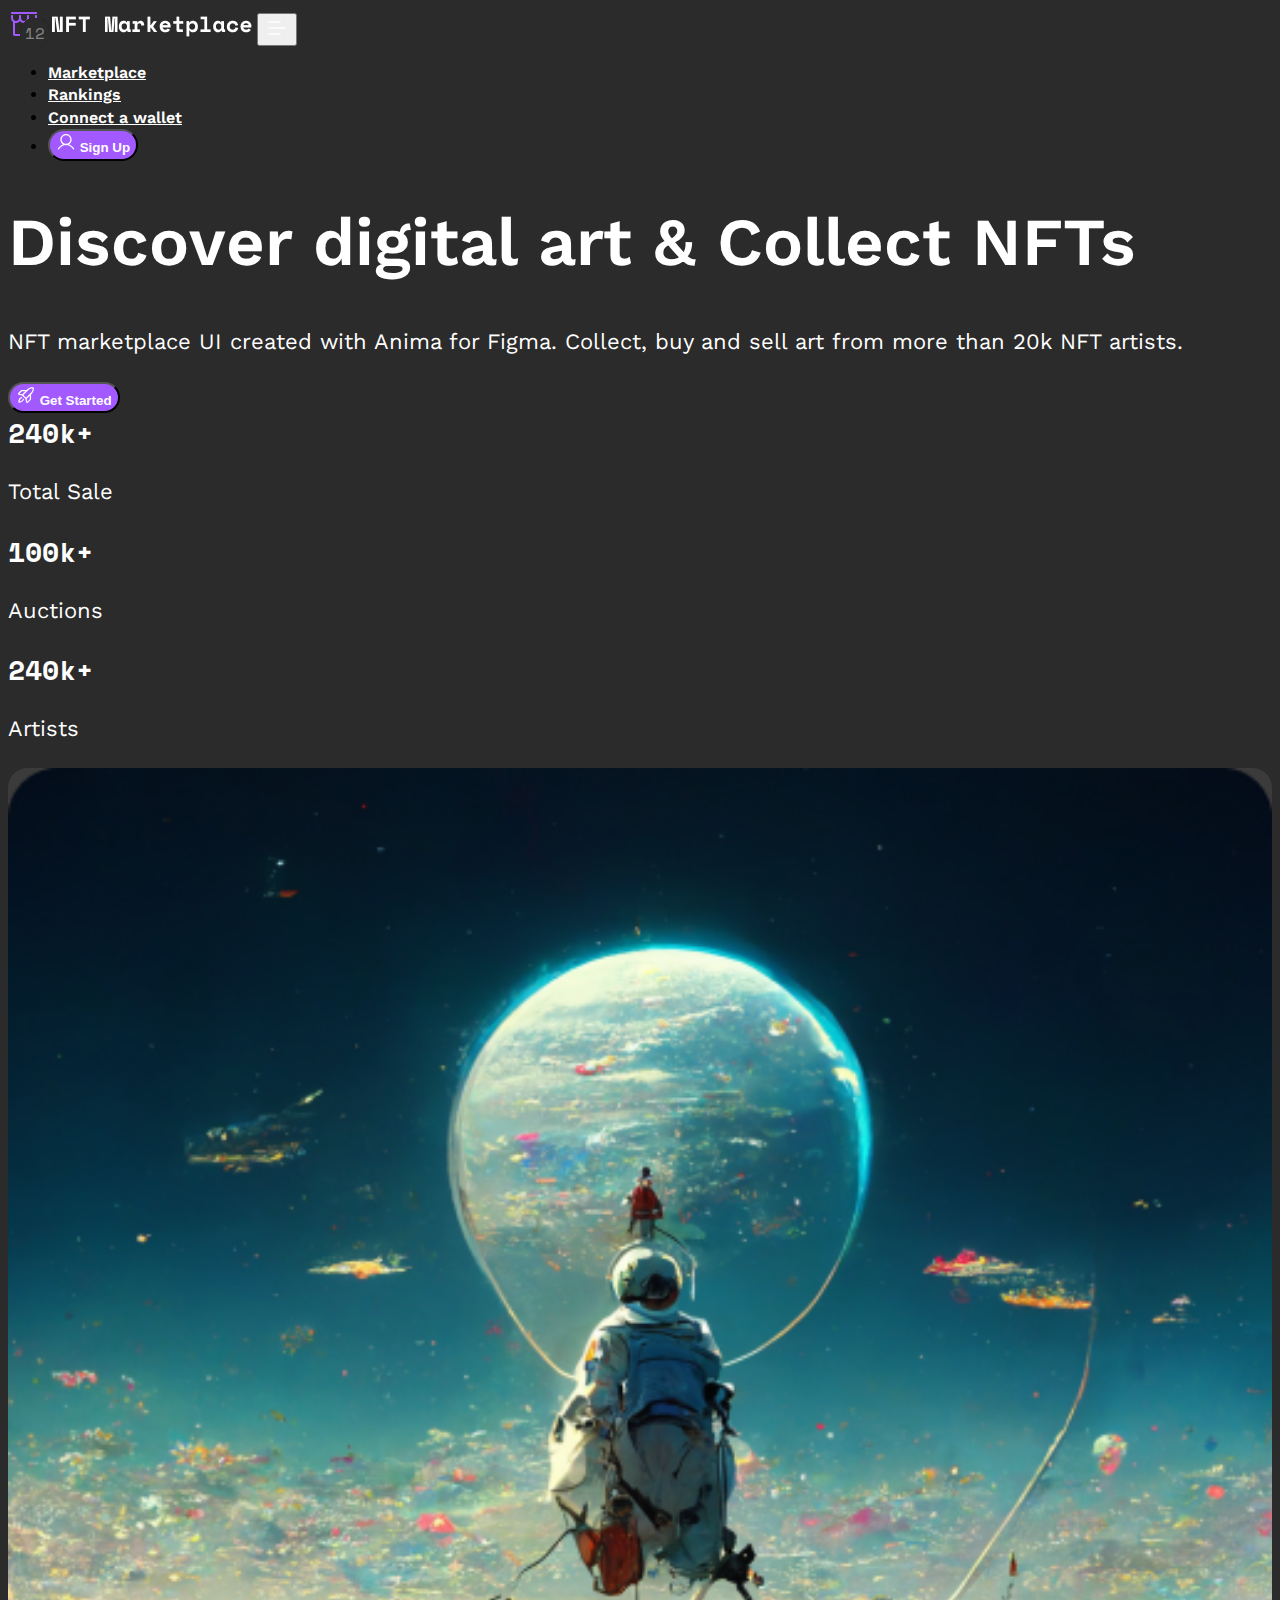
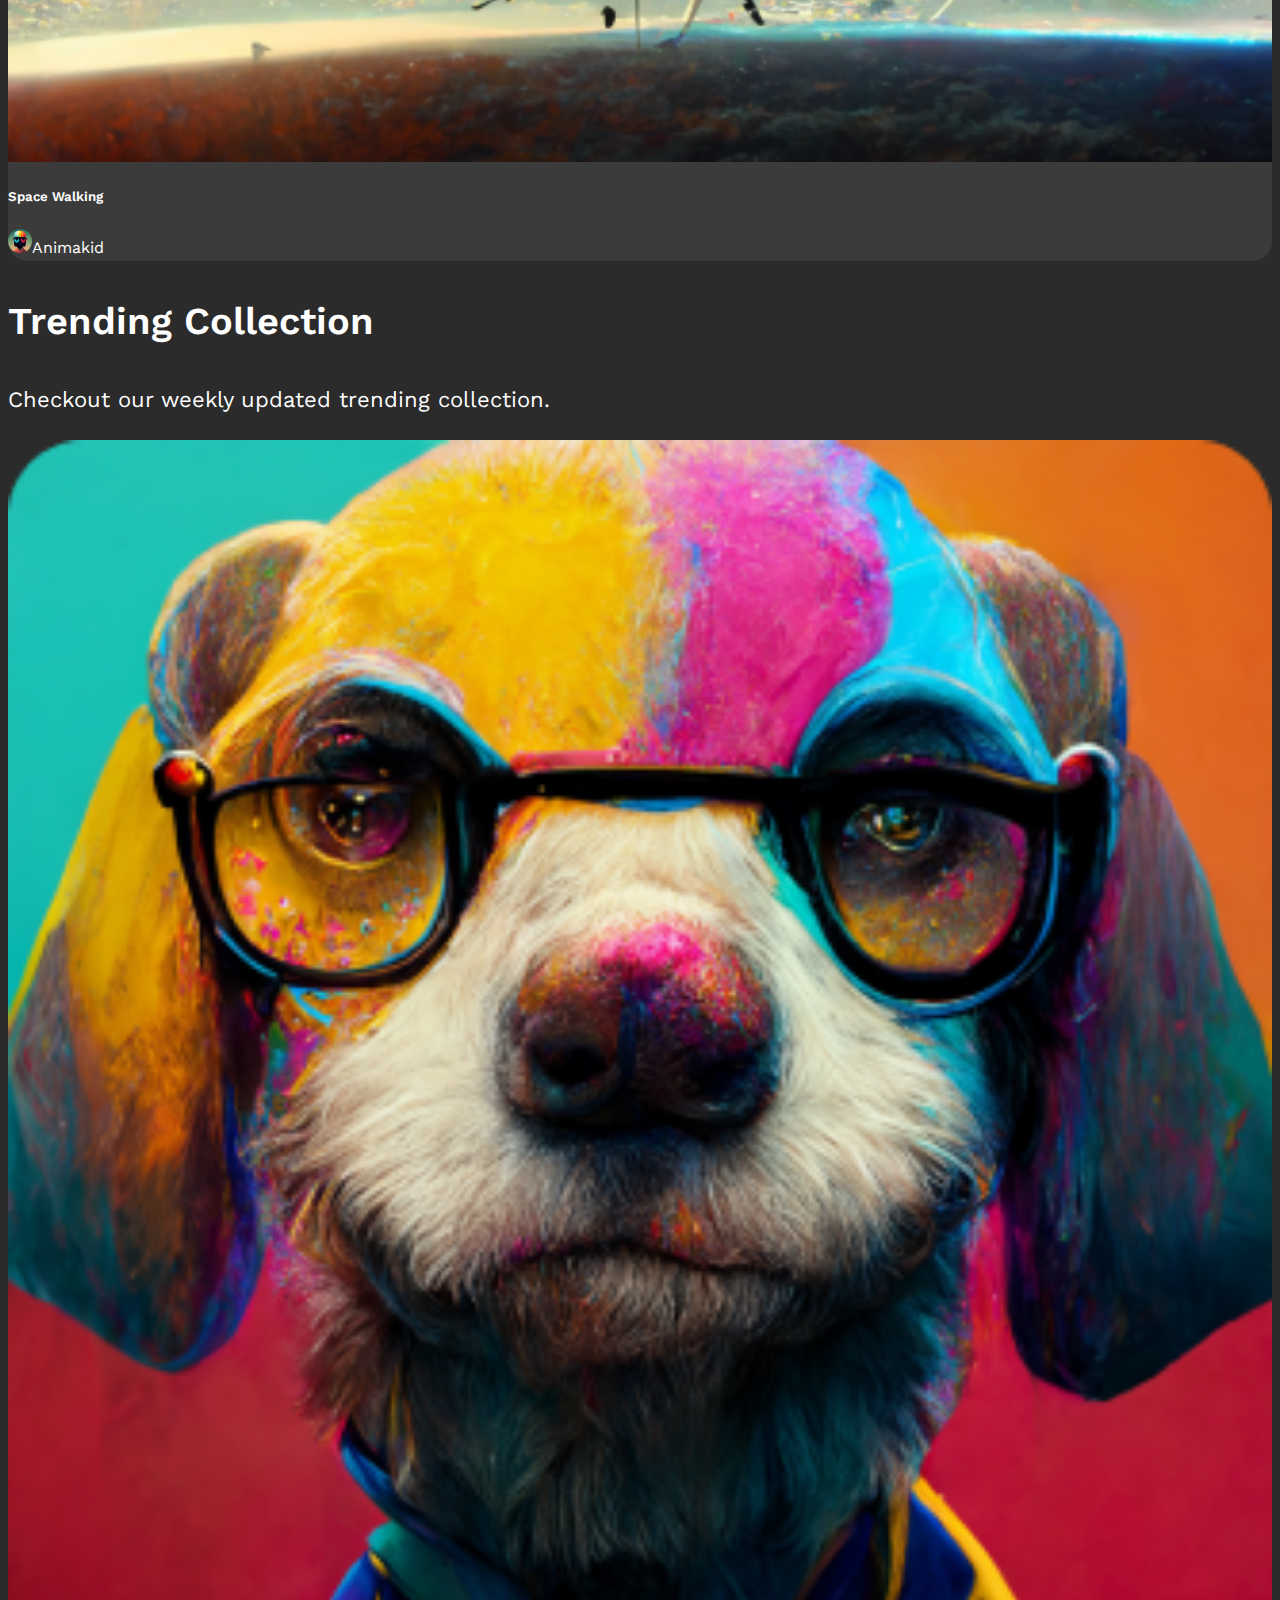
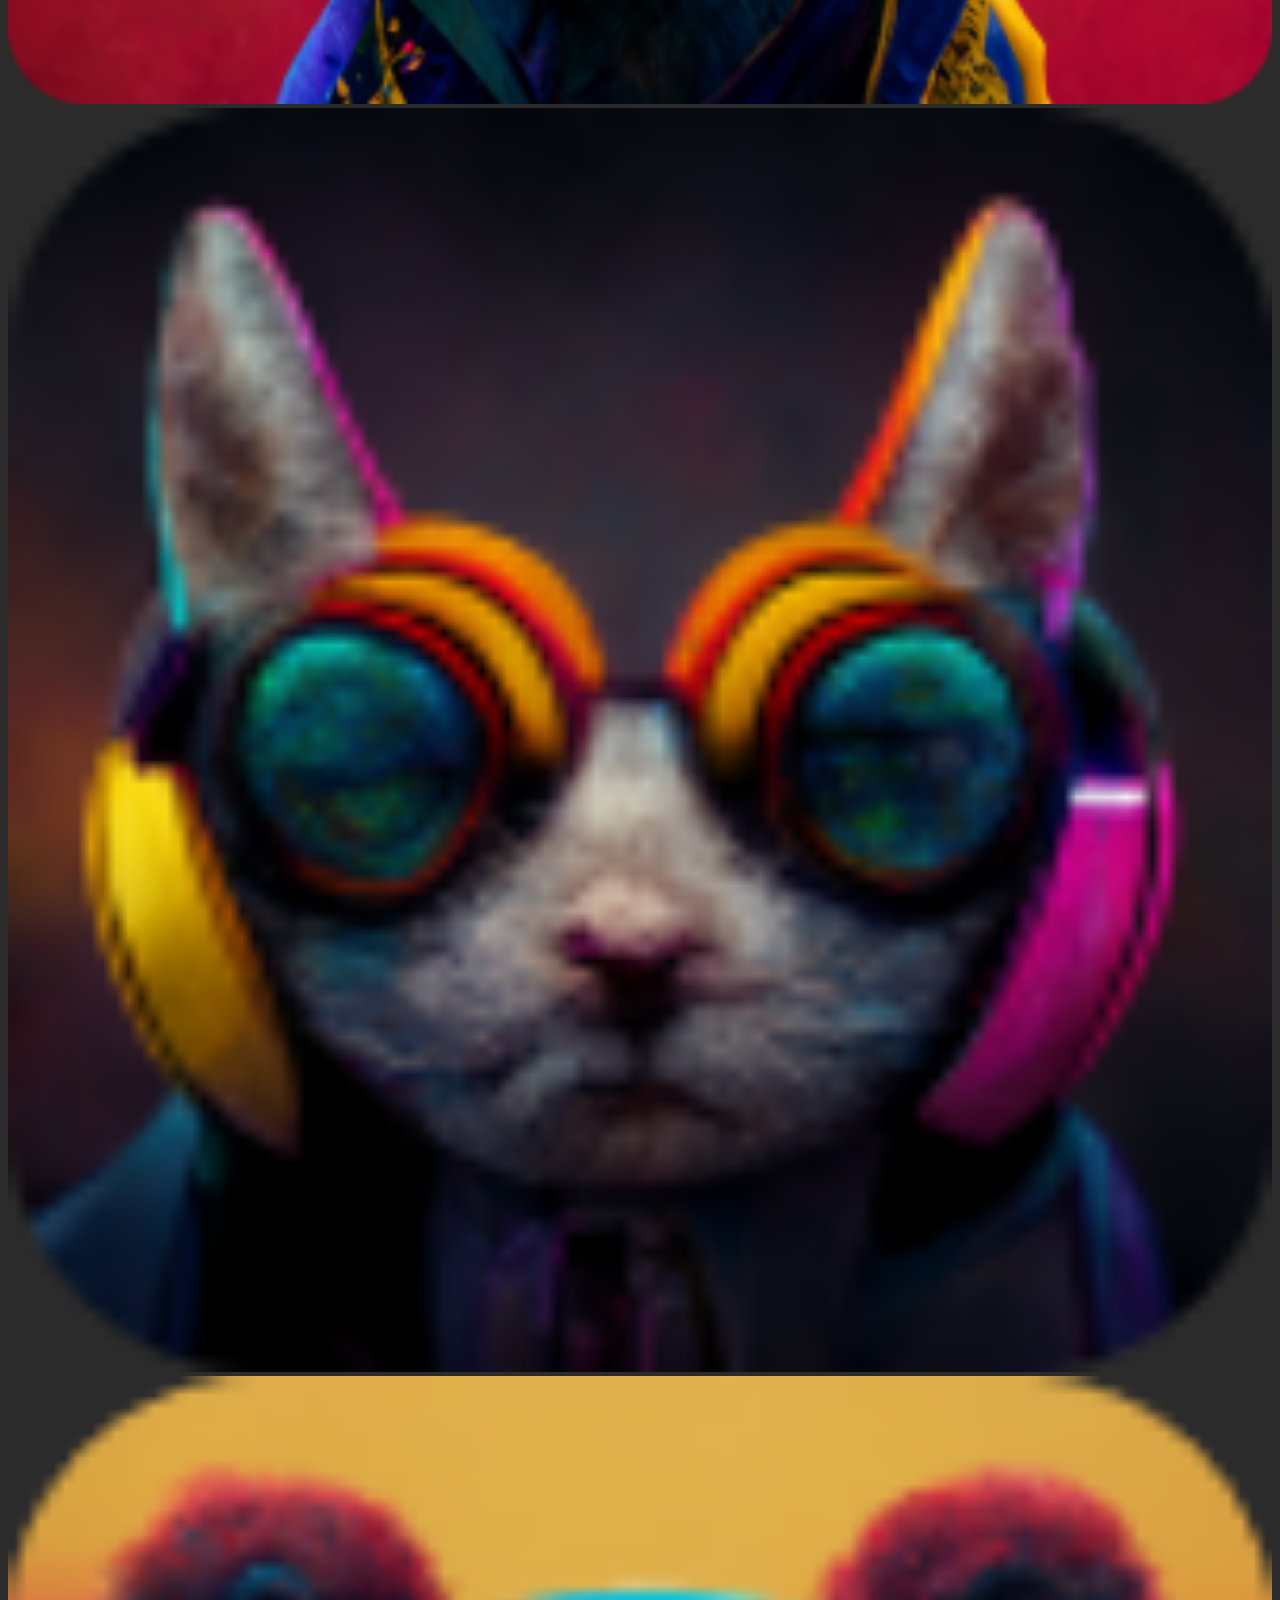
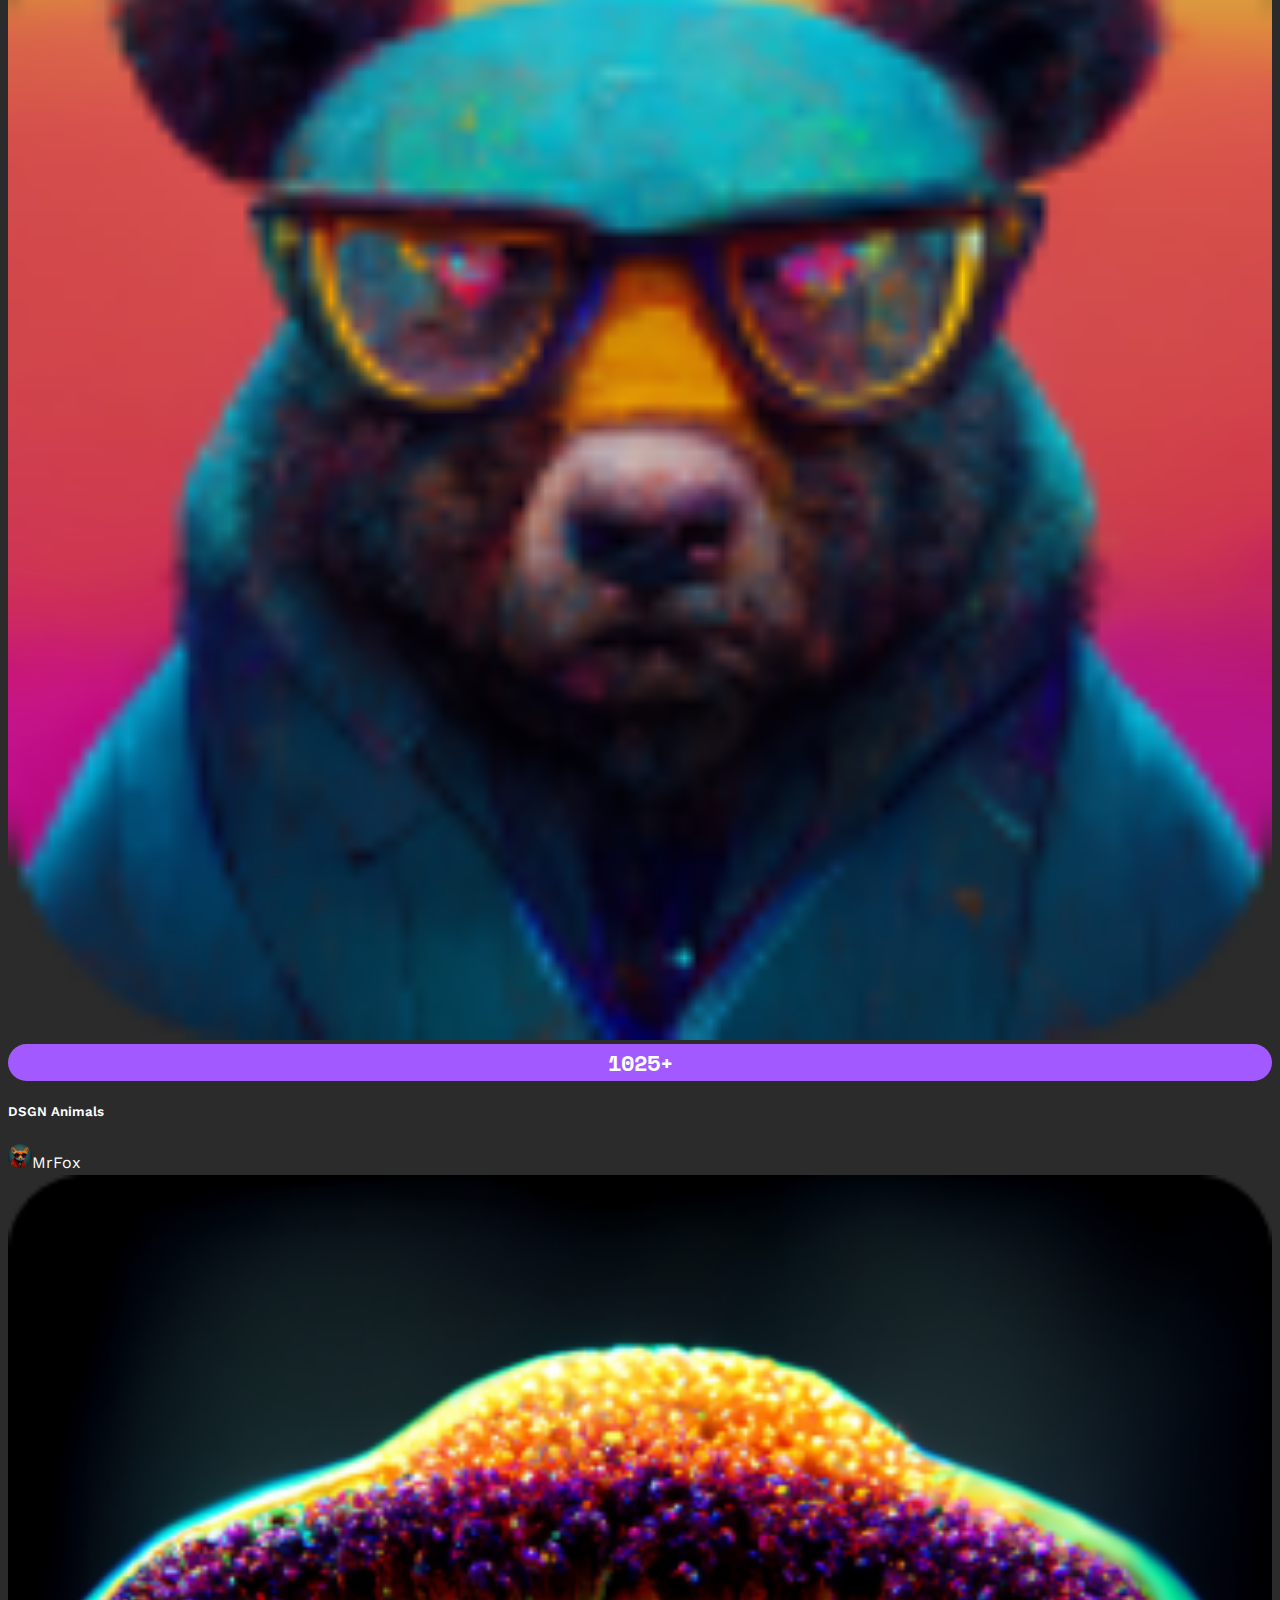
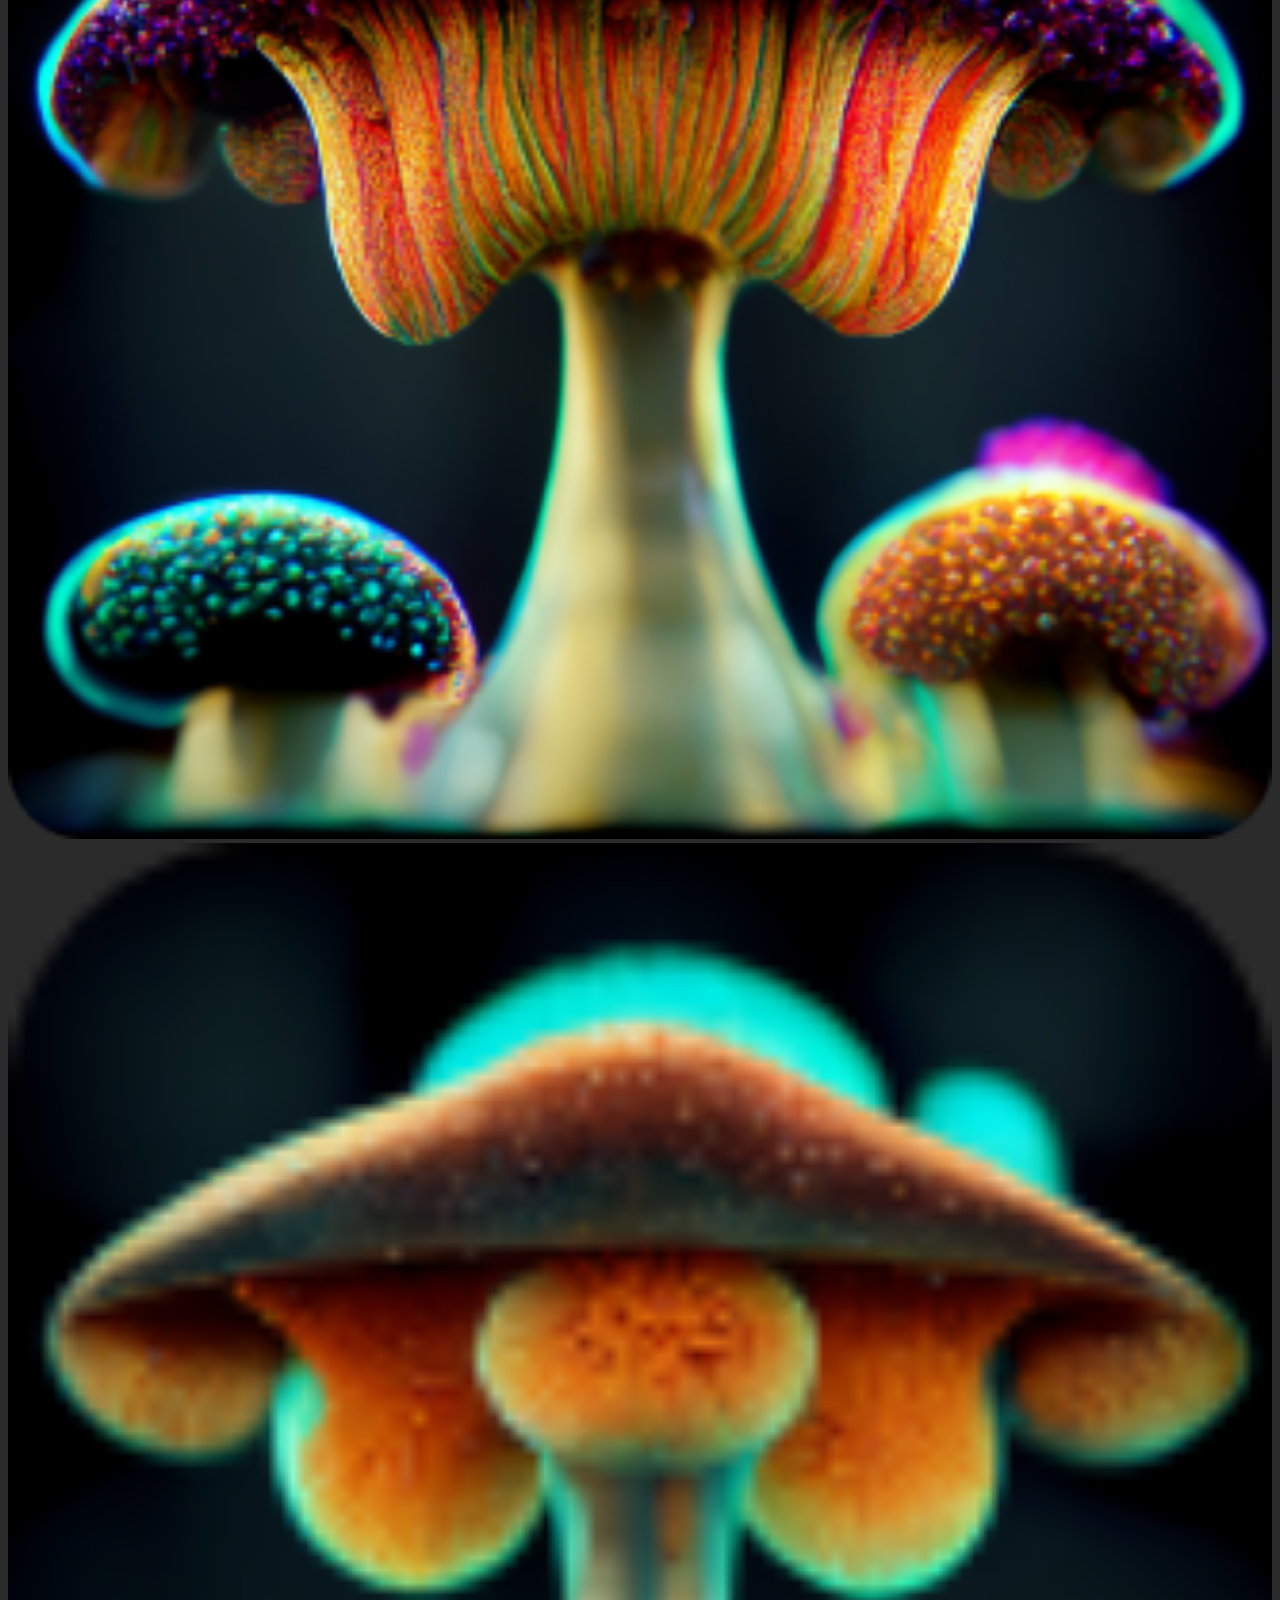
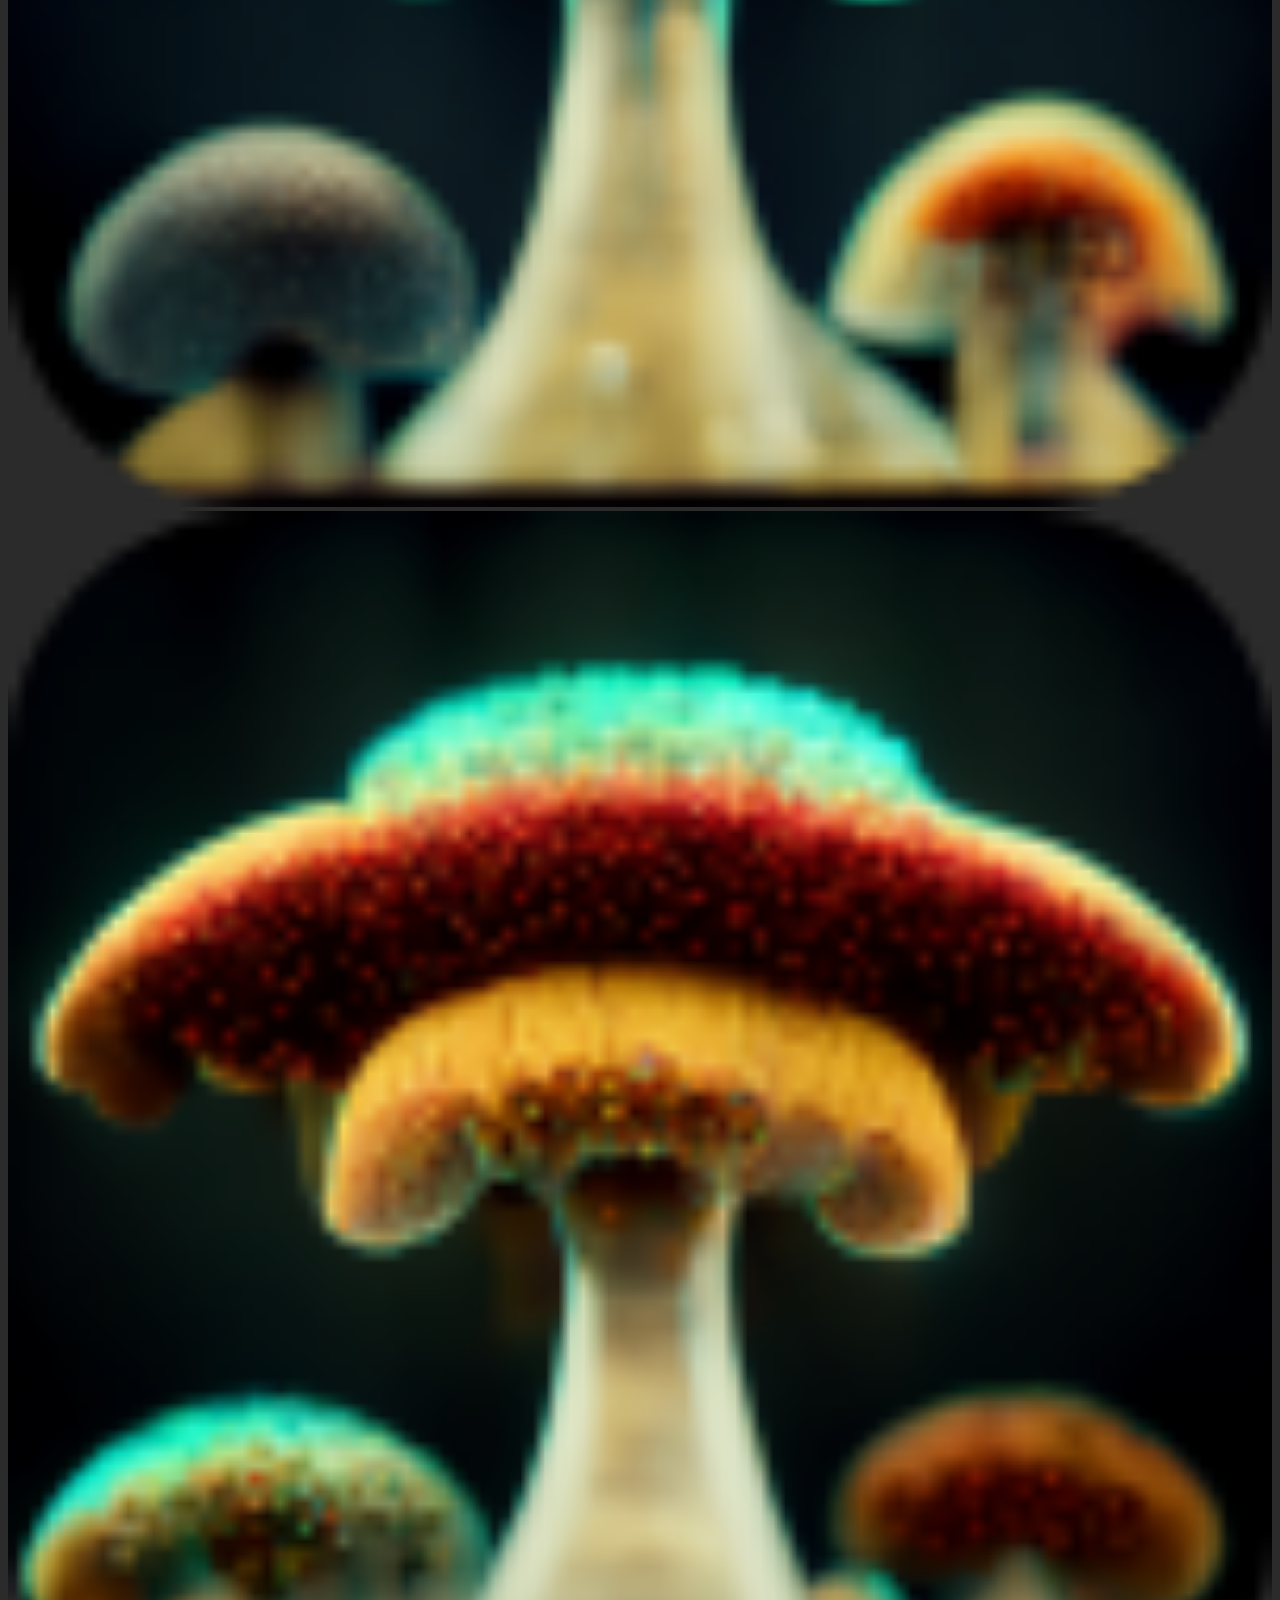
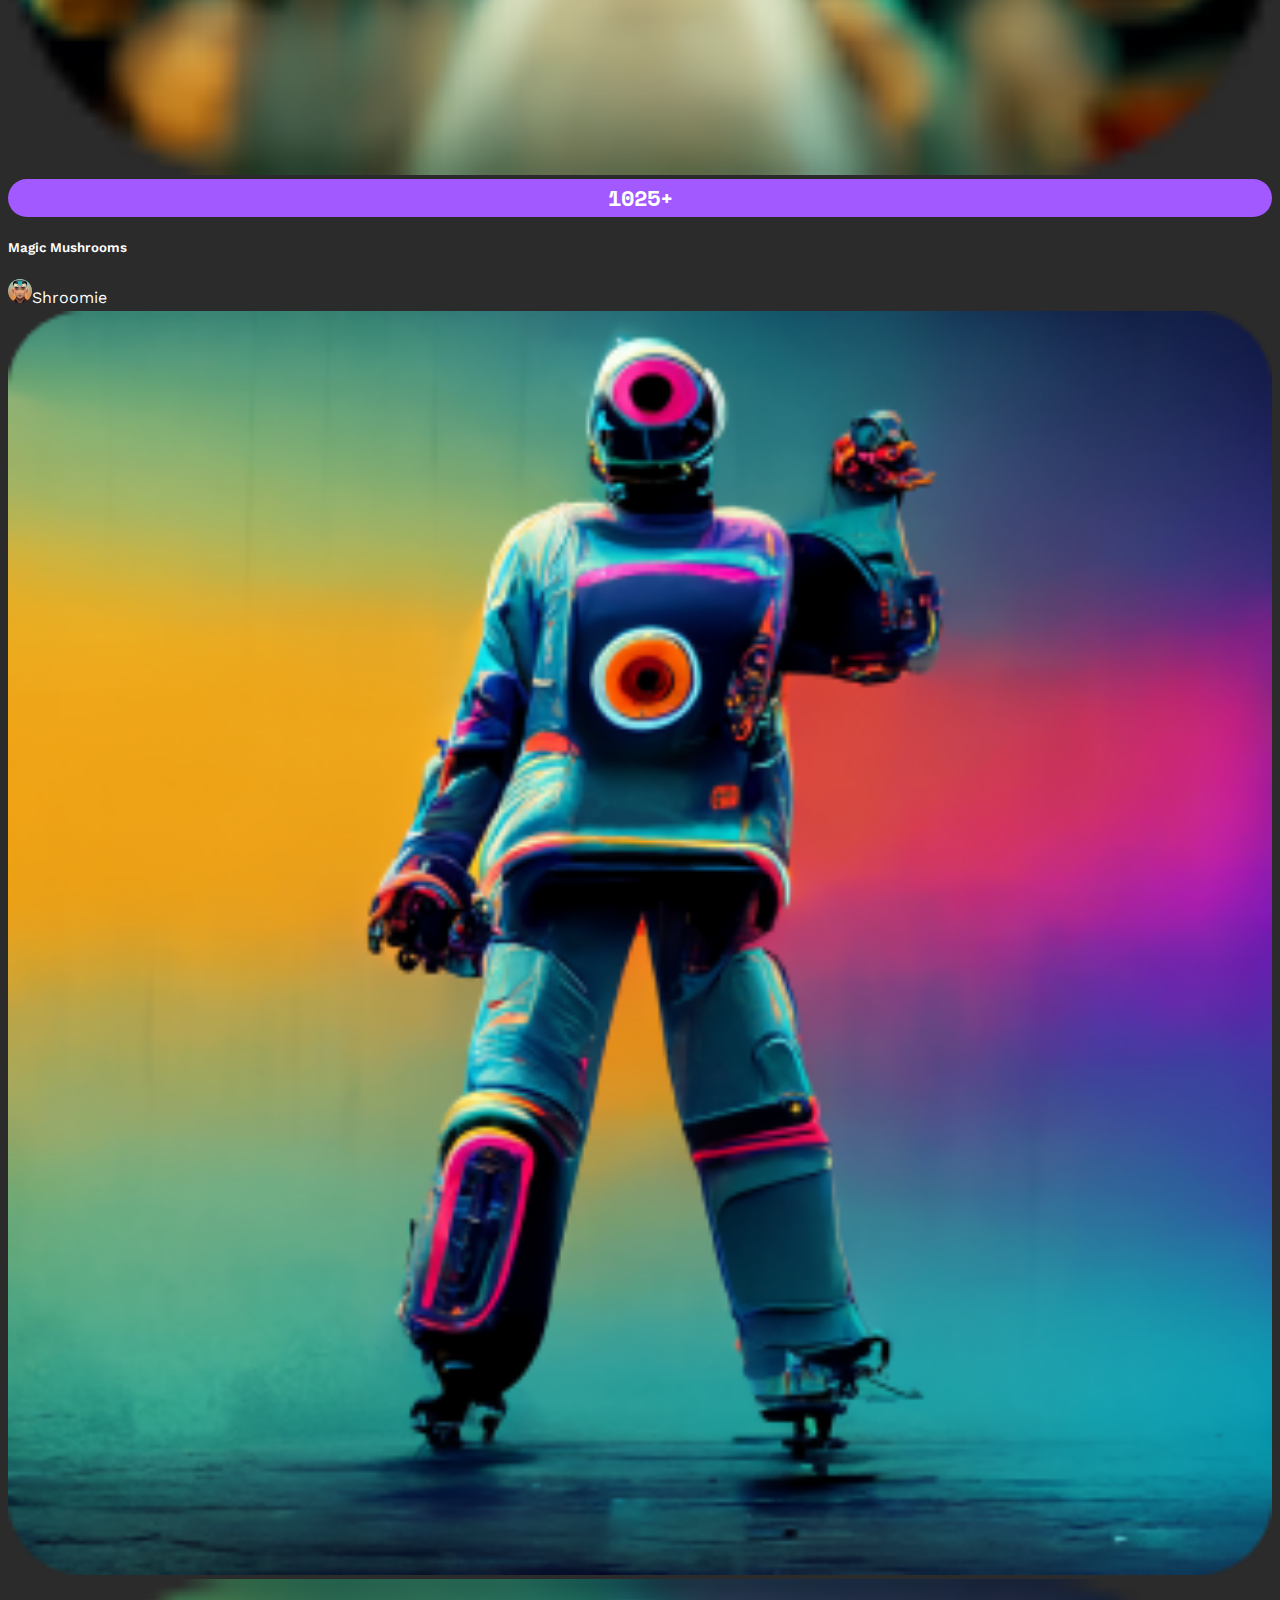
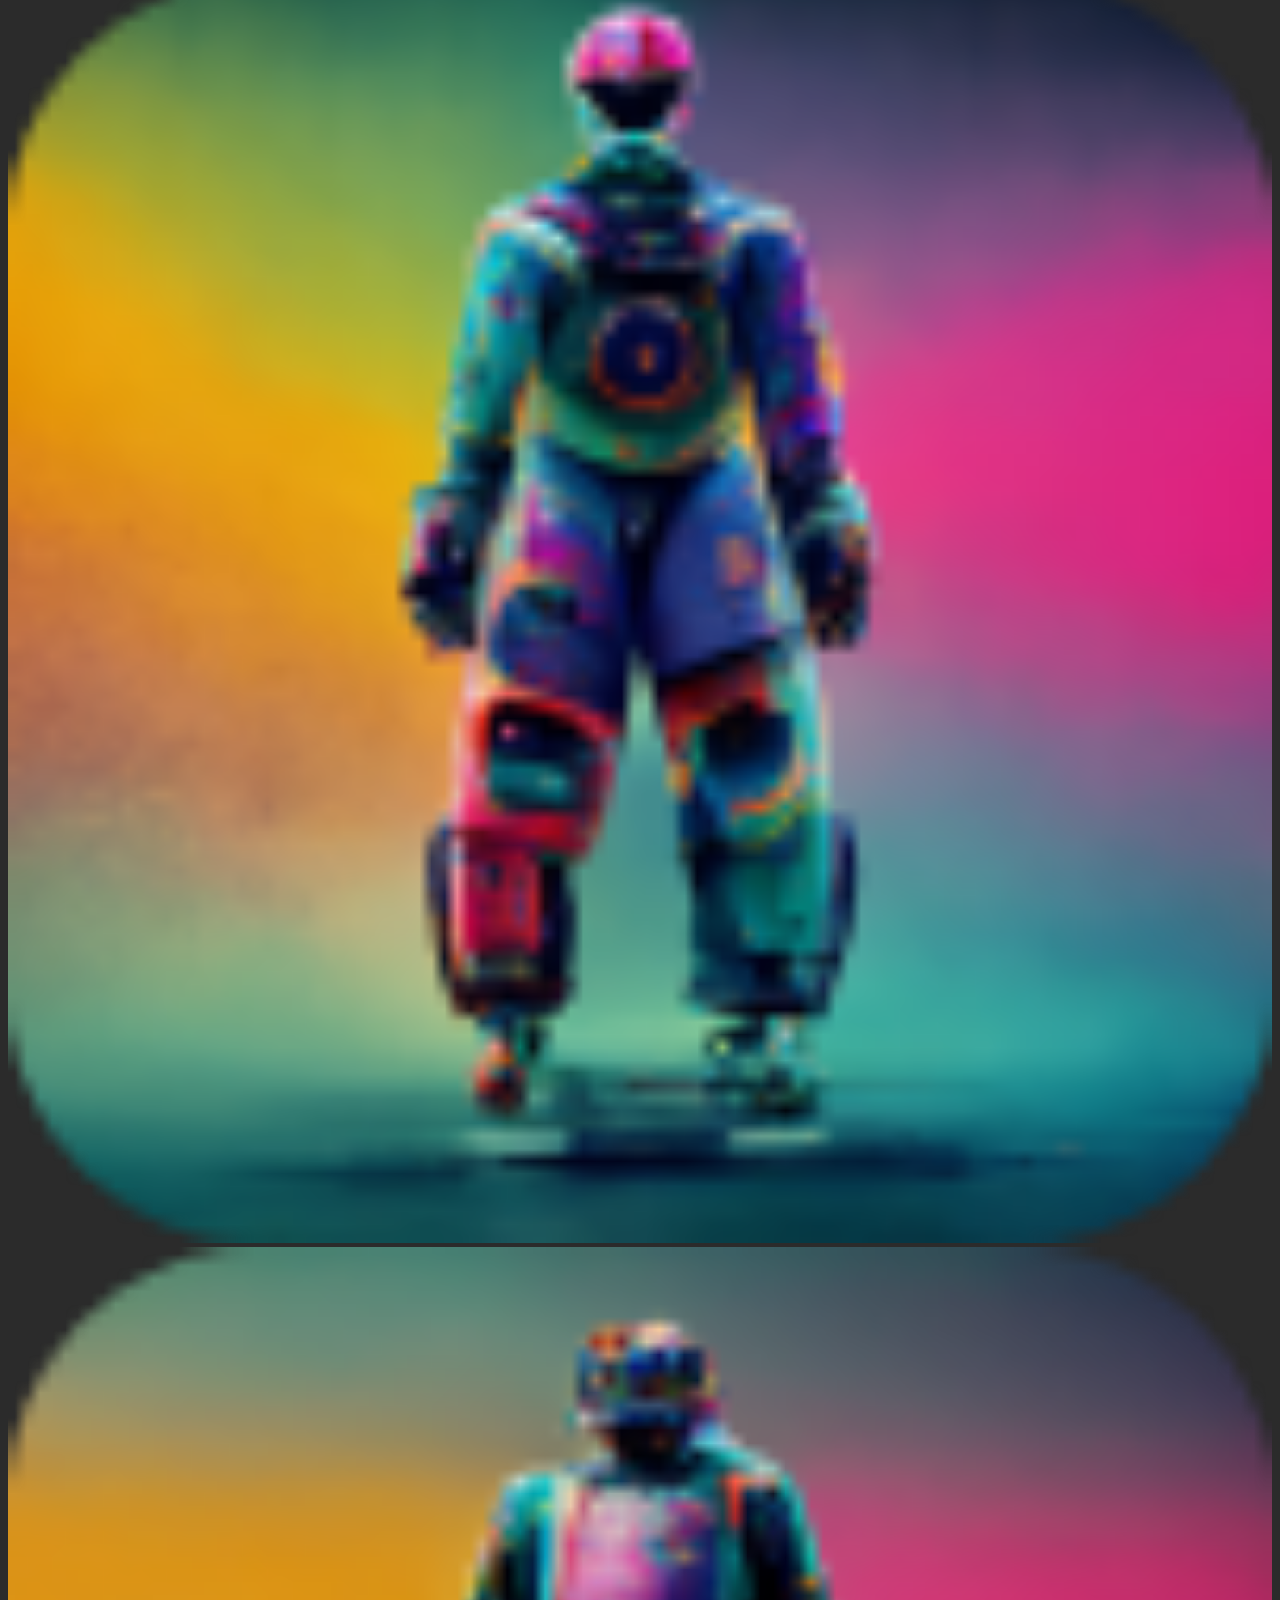
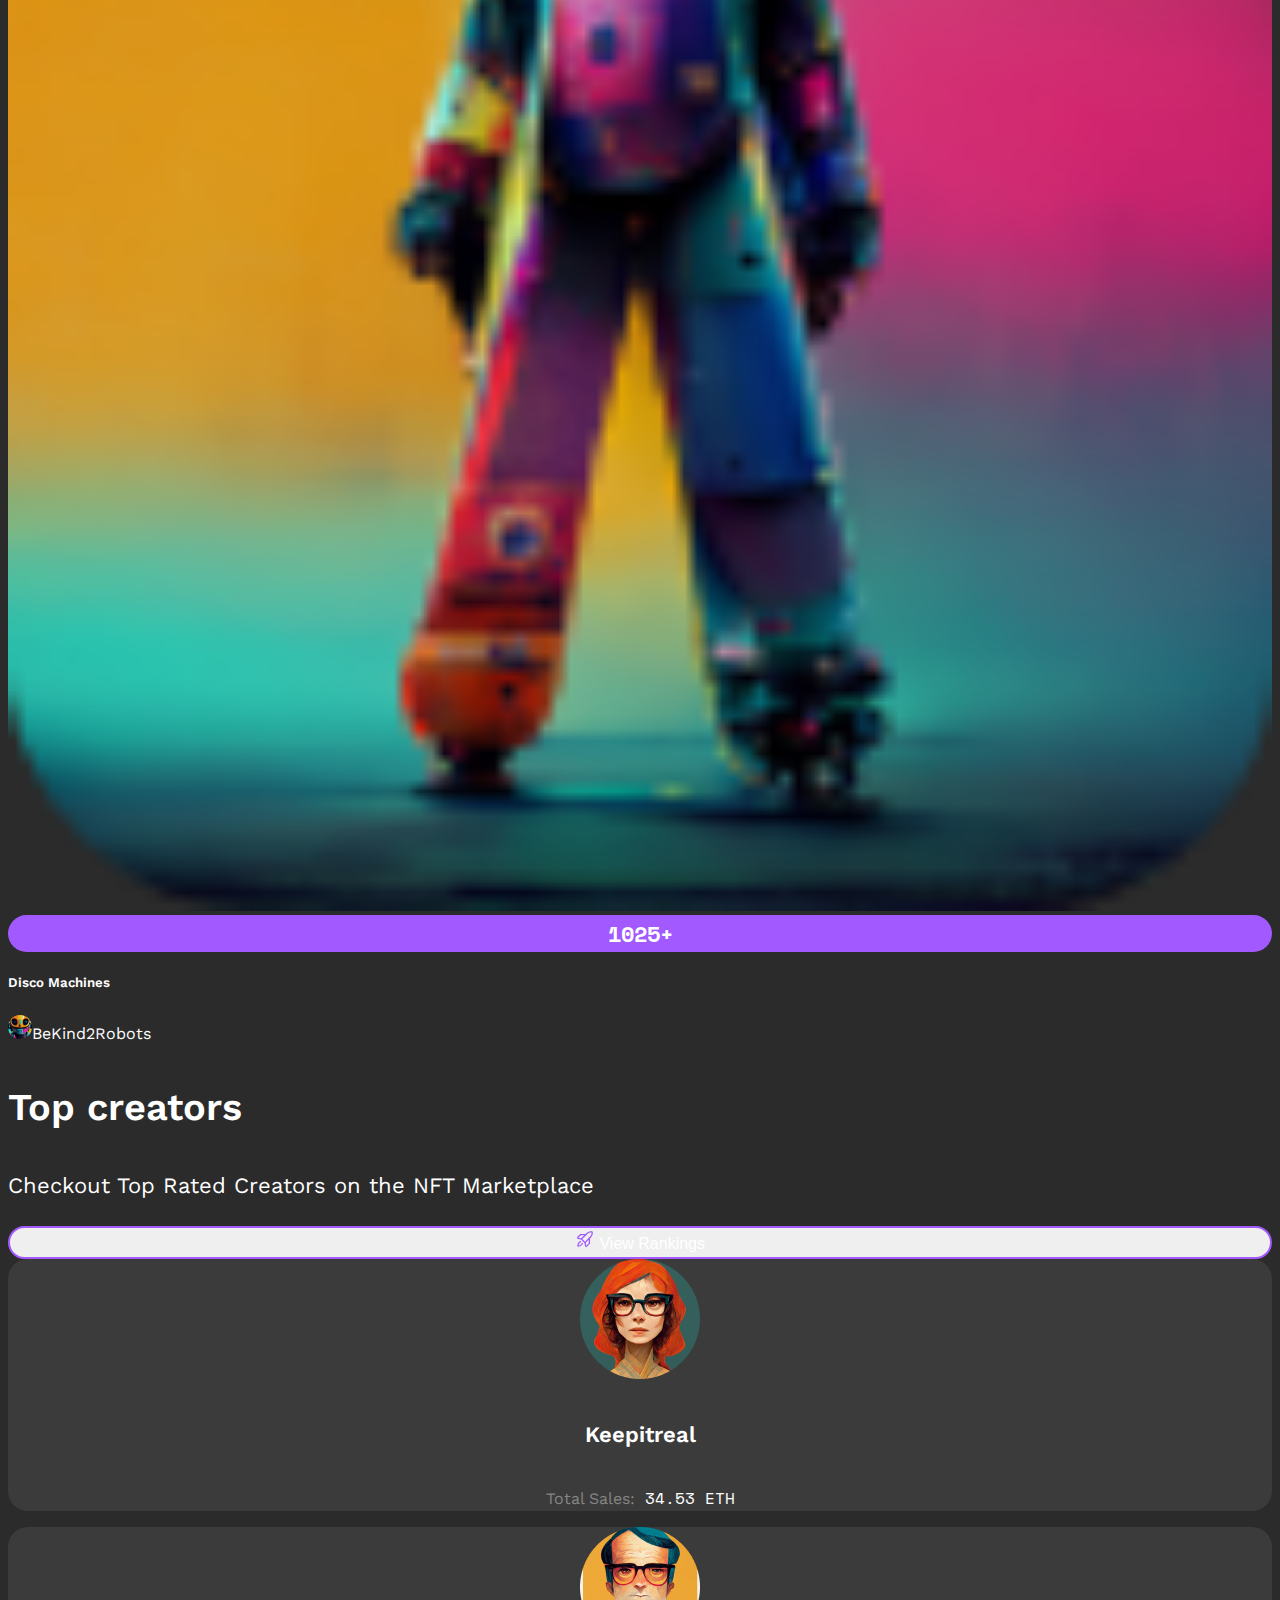
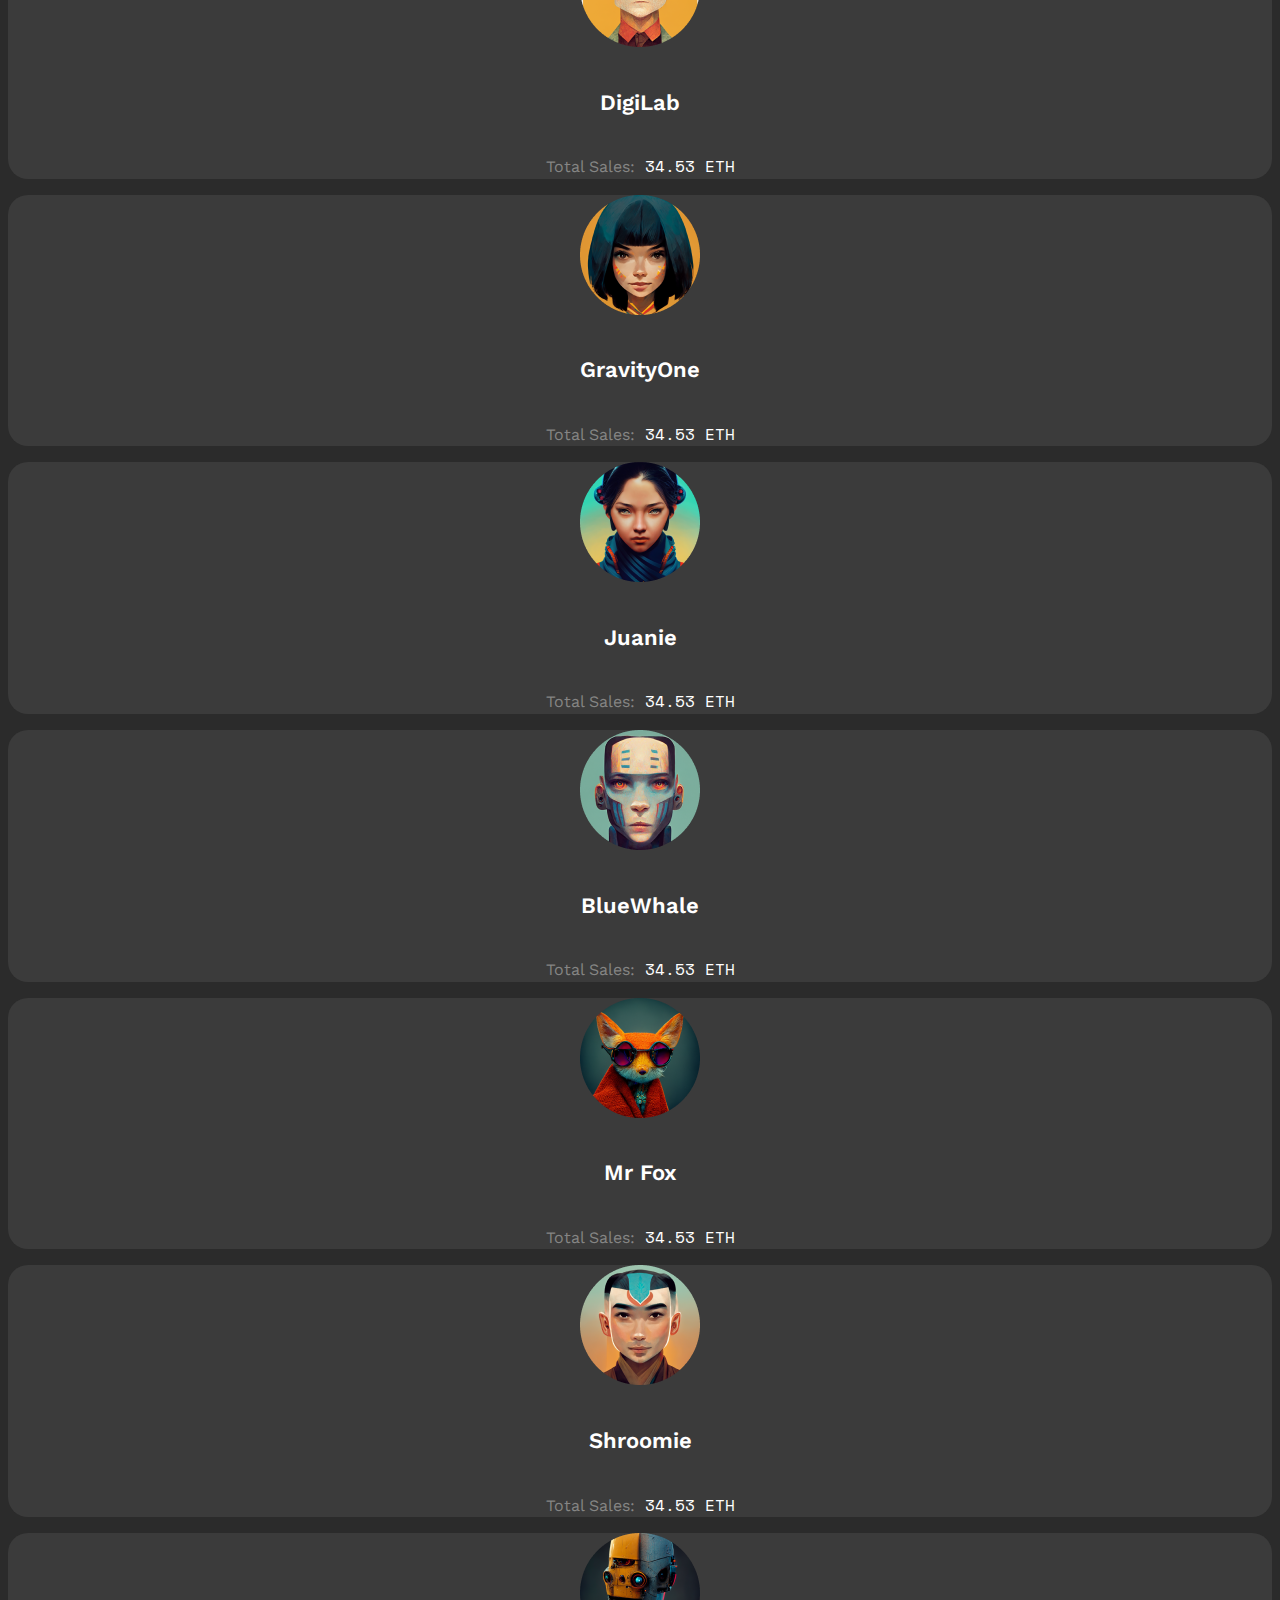
==== commit da290aa7: "Add files via upload" ====
--- a/NTF Marketplace.html
+++ b/NTF Marketplace.html
@@ -19,13 +19,13 @@
 
     <!--START-->
 
-    <header class="bg-dark pb-md-5">
+    <header class="pb-md-5">
 
         <!--NAVIGATION-->
 
-        <div class="container-fluid mb-md-5 mb-4">
-
-            <nav class="navbar navbar-expand-md px-3">
+        <div class="container-fluid mb-md-5 mb-4 px-lg-3 px-md-1 px-2">
+
+            <nav class="navbar navbar-expand-md">
 
                 <a href="#" class="navbar-brand"><img src="Img/Logo.png"></a>
 
@@ -50,7 +50,7 @@
 
                 <div class="collapse navbar-collapse" id="mynav">
 
-                    <ul class="navbar-nav d-flex align-items-center gap-md-4 gap-2 ms-auto">
+                    <ul class="navbar-nav d-flex align-items-md-center gap-lg-3 gap-md-3 gap-2 ms-auto">
 
                         <li>
                             <a class="nav-link linki" href="#">Marketplace</a>
@@ -65,7 +65,7 @@
                         </li>
 
                         <li>
-                            <a class="nav-link" href="#">
+                            <a class="nav-link" href="Sign Up.html" target="_blank">
                                 <button class="btn btn-dark gilaki linki px-4 py-3"><svg width="20" height="20"
                                         viewBox="0 0 20 20" fill="none" xmlns="http://www.w3.org/2000/svg">
                                         <path fill-rule="evenodd" clip-rule="evenodd"
@@ -105,7 +105,7 @@
 
                         <div class="row">
 
-                            <div class="col-12 my-3"><a href="#">
+                            <div class="col-12 my-3"><a href="Sign Up.html" target="_blank">
                                     <button class="btn btn-dark gilaki linki px-5 py-3"><svg width="20" height="20"
                                             viewBox="0 0 20 20" fill="none" xmlns="http://www.w3.org/2000/svg">
                                             <path fill-rule="evenodd" clip-rule="evenodd"
@@ -211,7 +211,7 @@
 
     <!--SECTION-II-->
 
-    <main class="bg-dark py-5">
+    <main class="py-5">
 
         <div class="container">
             <div class="row">
@@ -303,7 +303,7 @@
 
     <!--SECTION-III-->
 
-    <section class="bg-dark py-5">
+    <section class="py-5">
         <div class="container">
             <div class="row">
                 <div class="col-md-9 col-12">
@@ -330,31 +330,200 @@
                 </div>
 
 
-                <div class="col-md-3 col-12">
-                    <div class="card">
-                        <div class="card-body">
-                            <span class="number-frame number">1</span>
-                        </div>
-                    </div>
-                </div>
-
-                <div class="col-md-3 col-12"></div>
-
-
-
-
-
-
-
-
-
-
-
-
-
-
-
-                <div class="col-md-3 damaluli-6 d-flex align-items-center">
+                <div class="col-md-3 col-12 my-md-3 my-2">
+                    <div class="card statia-1">
+                        <div class="card-body mimartuleba-1">
+                            <div class="poto-2">
+                                <span class="number-frame number">1</span>
+                                <div><img class="poto" src="Img/a1.png"></div>
+                            </div>
+                            <div class="pt-md-3 pt-2">
+                                <h5 class="teqsti-6">Keepitreal</h5>
+                                <p class="teqsti-7">Total Sales:<span class="teqsti-8"> 34.53 ETH</span></p>
+                            </div>
+
+                        </div>
+                    </div>
+                </div>
+
+                <div class="col-md-3 col-12 my-md-3 my-2">
+                    <div class="card statia-1">
+                        <div class="card-body mimartuleba-1">
+                            <div class="poto-2">
+                                <span class="number-frame number">2</span>
+                                <div><img class="poto" src="Img/a2.png"></div>
+                            </div>
+                            <div class="pt-md-3 pt-2">
+                                <h5 class="teqsti-6">DigiLab</h5>
+                                <p class="teqsti-7">Total Sales:<span class="teqsti-8"> 34.53 ETH</span></p>
+                            </div>
+
+                        </div>
+                    </div>
+                </div>
+
+                <div class="col-md-3 col-12 my-md-3 my-2">
+                    <div class="card statia-1">
+                        <div class="card-body mimartuleba-1">
+                            <div class="poto-2">
+                                <span class="number-frame number">3</span>
+                                <div><img class="poto" src="Img/a3.png"></div>
+                            </div>
+                            <div class="pt-md-3 pt-2">
+                                <h5 class="teqsti-6">GravityOne</h5>
+                                <p class="teqsti-7">Total Sales:<span class="teqsti-8"> 34.53 ETH</span></p>
+                            </div>
+
+                        </div>
+                    </div>
+                </div>
+
+                <div class="col-md-3 col-12 my-md-3 my-2">
+                    <div class="card statia-1">
+                        <div class="card-body mimartuleba-1">
+                            <div class="poto-2">
+                                <span class="number-frame number">4</span>
+                                <div><img class="poto" src="Img/a4.png"></div>
+                            </div>
+                            <div class="pt-md-3 pt-2">
+                                <h5 class="teqsti-6">Juanie</h5>
+                                <p class="teqsti-7">Total Sales:<span class="teqsti-8"> 34.53 ETH</span></p>
+                            </div>
+
+                        </div>
+                    </div>
+                </div>
+
+                <div class="col-md-3 col-12 my-2">
+                    <div class="card statia-1">
+                        <div class="card-body mimartuleba-1">
+                            <div class="poto-2">
+                                <span class="number-frame number">5</span>
+                                <div><img class="poto" src="Img/a5.png"></div>
+                            </div>
+                            <div class="pt-md-3 pt-2">
+                                <h5 class="teqsti-6">BlueWhale</h5>
+                                <p class="teqsti-7">Total Sales:<span class="teqsti-8"> 34.53 ETH</span></p>
+                            </div>
+
+                        </div>
+                    </div>
+                </div>
+
+                <div class="col-md-3 col-12 my-2 damaluli-7">
+                    <div class="card statia-1">
+                        <div class="card-body mimartuleba-1">
+                            <div class="poto-2">
+                                <span class="number-frame number">6</span>
+                                <div><img class="poto" src="Img/a6.png"></div>
+                            </div>
+                            <div class="pt-md-3 pt-2">
+                                <h5 class="teqsti-6">Mr Fox</h5>
+                                <p class="teqsti-7">Total Sales:<span class="teqsti-8"> 34.53 ETH</span></p>
+                            </div>
+
+                        </div>
+                    </div>
+                </div>
+
+                <div class="col-md-3 col-12 my-2 damaluli-7">
+                    <div class="card statia-1">
+                        <div class="card-body mimartuleba-1">
+                            <div class="poto-2">
+                                <span class="number-frame number">7</span>
+                                <div><img class="poto" src="Img/a7.png"></div>
+                            </div>
+                            <div class="pt-md-3 pt-2">
+                                <h5 class="teqsti-6">Shroomie</h5>
+                                <p class="teqsti-7">Total Sales:<span class="teqsti-8"> 34.53 ETH</span></p>
+                            </div>
+
+                        </div>
+                    </div>
+                </div>
+
+                <div class="col-md-3 col-12 my-2 damaluli-7">
+                    <div class="card statia-1">
+                        <div class="card-body mimartuleba-1">
+                            <div class="poto-2">
+                                <span class="number-frame number">8</span>
+                                <div><img class="poto" src="Img/a8.png"></div>
+                            </div>
+                            <div class="pt-md-3 pt-2">
+                                <h5 class="teqsti-6">Robotica</h5>
+                                <p class="teqsti-7">Total Sales:<span class="teqsti-8"> 34.53 ETH</span></p>
+                            </div>
+
+                        </div>
+                    </div>
+                </div>
+
+                <div class="col-md-3 col-12 my-3 damaluli-7">
+                    <div class="card statia-1">
+                        <div class="card-body mimartuleba-1">
+                            <div class="poto-2">
+                                <span class="number-frame number">9</span>
+                                <div><img class="poto" src="Img/a9.png"></div>
+                            </div>
+                            <div class="pt-md-3 pt-2">
+                                <h5 class="teqsti-6">RustyRobot</h5>
+                                <p class="teqsti-7">Total Sales:<span class="teqsti-8"> 34.53 ETH</span></p>
+                            </div>
+
+                        </div>
+                    </div>
+                </div>
+
+                <div class="col-md-3 col-12 my-3 damaluli-7">
+                    <div class="card statia-1">
+                        <div class="card-body mimartuleba-1">
+                            <div class="poto-2">
+                                <span class="number-frame number">10</span>
+                                <div><img class="poto" src="Img/a10.png"></div>
+                            </div>
+                            <div class="pt-md-3 pt-2">
+                                <h5 class="teqsti-6">Animakid</h5>
+                                <p class="teqsti-7">Total Sales:<span class="teqsti-8"> 34.53 ETH</span></p>
+                            </div>
+
+                        </div>
+                    </div>
+                </div>
+
+                <div class="col-md-3 col-12 my-3 damaluli-7">
+                    <div class="card statia-1">
+                        <div class="card-body mimartuleba-1">
+                            <div class="poto-2">
+                                <span class="number-frame number">11</span>
+                                <div><img class="poto" src="Img/a11.png"></div>
+                            </div>
+                            <div class="pt-md-3 pt-2">
+                                <h5 class="teqsti-6">Dotgu</h5>
+                                <p class="teqsti-7">Total Sales:<span class="teqsti-8"> 34.53 ETH</span></p>
+                            </div>
+
+                        </div>
+                    </div>
+                </div>
+
+                <div class="col-md-3 col-12 my-3 damaluli-7">
+                    <div class="card statia-1">
+                        <div class="card-body mimartuleba-1">
+                            <div class="poto-2">
+                                <span class="number-frame number">12</span>
+                                <div><img class="poto" src="Img/a12.png"></div>
+                            </div>
+                            <div class="pt-md-3 pt-2">
+                                <h5 class="teqsti-6">Ghiblier</h5>
+                                <p class="teqsti-7">Total Sales:<span class="teqsti-8"> 34.53 ETH</span></p>
+                            </div>
+
+                        </div>
+                    </div>
+                </div>
+
+
+                <div class="col-md-3 damaluli-6 d-flex align-items-center py-3">
                     <button class="btn btn-dark teqsti-3 border-2"><svg width="20" height="20" viewBox="0 0 20 20"
                             fill="none" xmlns="http://www.w3.org/2000/svg">
                             <path fill-rule="evenodd" clip-rule="evenodd"
@@ -376,6 +545,505 @@
         </div>
     </section>
 
+    <!--SECTION-IV-->
+
+    <section class="py-5">
+
+        <div class="container">
+
+            <div class="row">
+
+                <div class="col-12 py-md-5 pt-3 pb-5">
+                    <h3 class="teqsti-4">Browse Categories</h3>
+                </div>
+
+                <div class="col-md-3 col-6 my-md-3 my-2">
+                    <div class="card statia">
+                        <div class="card-body statia">
+                            <img src="Img/photo-1.png" class="poto">
+                            <h5 class="teqsti-1 py-3 px-4">Art</h5>
+                        </div>
+                    </div>
+                </div>
+
+                <div class="col-md-3 col-6 my-md-3 my-2">
+                    <div class="card statia">
+                        <div class="card-body statia">
+                            <img src="Img/photo-2.png" class="poto">
+                            <h5 class="teqsti-1 py-3 px-4">Collectibles</h5>
+                        </div>
+                    </div>
+                </div>
+
+                <div class="col-md-3 col-6 my-md-3 my-2">
+                    <div class="card statia">
+                        <div class="card-body statia">
+                            <img src="Img/photo-3.png" class="poto">
+                            <h5 class="teqsti-1 py-3 px-4">Photo</h5>
+                        </div>
+                    </div>
+                </div>
+
+                <div class="col-md-3 col-6 my-md-3 my-2">
+                    <div class="card statia">
+                        <div class="card-body statia">
+                            <img src="Img/photo-4.png" class="poto">
+                            <h5 class="teqsti-1 py-3 px-4">Photography</h5>
+                        </div>
+                    </div>
+                </div>
+
+                <div class="col-md-3 col-6 my-md-3 my-2">
+                    <div class="card statia">
+                        <div class="card-body statia">
+                            <img src="Img/photo-5.png" class="poto">
+                            <h5 class="teqsti-1 py-3 px-4">Video</h5>
+                        </div>
+                    </div>
+                </div>
+
+                <div class="col-md-3 col-6 my-md-3 my-2">
+                    <div class="card statia">
+                        <div class="card-body statia">
+                            <img src="Img/photo-6.png" class="poto">
+                            <h5 class="teqsti-1 py-3 px-4">Utillity</h5>
+                        </div>
+                    </div>
+                </div>
+
+                <div class="col-md-3 col-6 my-md-3 my-2">
+                    <div class="card statia">
+                        <div class="card-body statia">
+                            <img src="Img/photo-7.png" class="poto">
+                            <h5 class="teqsti-1 py-3 px-4">Sport</h5>
+                        </div>
+                    </div>
+                </div>
+
+                <div class="col-md-3 col-6 my-md-3 my-2">
+                    <div class="card statia">
+                        <div class="card-body statia">
+                            <img src="Img/photo-8.png" class="poto">
+                            <h5 class="teqsti-1 py-3 px-4">Virtual Worlds</h5>
+                        </div>
+                    </div>
+                </div>
+
+            </div>
+
+        </div>
+
+    </section>
+
+    <!--SECTION-V-->
+
+    <section class="py-5">
+        <div class="container">
+            <div class="row">
+                <div class="col-md-9 col-12">
+                    <h3 class="teqsti-4">Discover More NFTs</h3>
+                    <p class="teqsti-1">Explore new trending NFTs</p>
+                </div>
+                <div class="col-md-3 damaluli-5 d-flex align-items-center">
+                    <button class="btn btn-dark teqsti-3 border-1"><svg width="20" height="20" viewBox="0 0 20 20"
+                            fill="none" xmlns="http://www.w3.org/2000/svg">
+                            <path fill-rule="evenodd" clip-rule="evenodd"
+                                d="M2.83931 6.74556C4.3292 5.25567 6.66714 3.75 10 3.75C13.3329 3.75 15.6708 5.25567 17.1607 6.74556C17.9038 7.4887 18.4397 8.23076 18.7906 8.78809C18.9664 9.06724 19.0966 9.30146 19.184 9.4683C19.2277 9.55176 19.2608 9.61849 19.2835 9.66569C19.2949 9.6893 19.3037 9.70804 19.3099 9.72157L19.3174 9.7379L19.3197 9.74306L19.3206 9.74487L19.3209 9.74558C19.321 9.74588 19.3211 9.74616 18.75 10C19.3211 10.2538 19.321 10.2541 19.3209 10.2544L19.3206 10.2551L19.3197 10.2569L19.3174 10.2621L19.3099 10.2784C19.3037 10.292 19.2949 10.3107 19.2835 10.3343C19.2608 10.3815 19.2277 10.4482 19.184 10.5317C19.0966 10.6985 18.9664 10.9328 18.7906 11.2119C18.4397 11.7692 17.9038 12.5113 17.1607 13.2544C15.6708 14.7443 13.3329 16.25 10 16.25C6.66714 16.25 4.3292 14.7443 2.83931 13.2544C2.09617 12.5113 1.5603 11.7692 1.20939 11.2119C1.03362 10.9328 0.903373 10.6985 0.815984 10.5317C0.772267 10.4482 0.739205 10.3815 0.716476 10.3343C0.705109 10.3107 0.696319 10.292 0.690066 10.2784L0.682582 10.2621L0.680256 10.2569L0.679445 10.2551L0.679127 10.2544C0.678993 10.2541 0.678868 10.2538 1.25 10C0.678868 9.74616 0.678993 9.74588 0.679127 9.74558L0.679445 9.74487L0.680256 9.74306L0.682582 9.7379L0.690066 9.72157C0.696319 9.70804 0.705109 9.6893 0.716476 9.66569C0.739205 9.61849 0.772267 9.55176 0.815984 9.4683C0.903373 9.30146 1.03362 9.06724 1.20939 8.78809C1.5603 8.23076 2.09617 7.4887 2.83931 6.74556ZM1.25 10L0.678868 9.74616C0.607044 9.90777 0.607044 10.0922 0.678868 10.2538L1.25 10ZM1.94882 10C2.02235 10.1377 2.12794 10.3248 2.26718 10.5459C2.58033 11.0433 3.06008 11.7074 3.72319 12.3706C5.0458 13.6932 7.08286 15 10 15C12.9171 15 14.9542 13.6932 16.2768 12.3706C16.9399 11.7074 17.4197 11.0433 17.7328 10.5459C17.8721 10.3248 17.9777 10.1377 18.0512 10C17.9777 9.86227 17.8721 9.67524 17.7328 9.4541C17.4197 8.95674 16.9399 8.29255 16.2768 7.62944C14.9542 6.30683 12.9171 5 10 5C7.08286 5 5.0458 6.30683 3.72319 7.62944C3.06008 8.29255 2.58033 8.95674 2.26718 9.4541C2.12794 9.67524 2.02235 9.86227 1.94882 10ZM18.75 10L19.3211 10.2538C19.393 10.0922 19.393 9.90777 19.3211 9.74616L18.75 10Z"
+                                fill="#A259FF" />
+                            <path fill-rule="evenodd" clip-rule="evenodd"
+                                d="M10 7.5C8.61929 7.5 7.5 8.61929 7.5 10C7.5 11.3807 8.61929 12.5 10 12.5C11.3807 12.5 12.5 11.3807 12.5 10C12.5 8.61929 11.3807 7.5 10 7.5ZM6.25 10C6.25 7.92893 7.92893 6.25 10 6.25C12.0711 6.25 13.75 7.92893 13.75 10C13.75 12.0711 12.0711 13.75 10 13.75C7.92893 13.75 6.25 12.0711 6.25 10Z"
+                                fill="#A259FF" />
+                        </svg>
+                        See All</button>
+                </div>
+
+
+                <div class="col-md-4 col-12 my-3">
+                    <div class="card statia">
+                        <div class="card-body statia">
+                            <img src="Img/photo101.png" class="poto">
+                            <h5 class="teqsti-6 px-4 pt-3 pb-2 text-start">Distant Galaxy</h5>
+                            <img src="Img/avatar101.png" class="ps-4 pe-1 pb-3">
+                            <span class="teqsti-8 pb-3">
+                                MoonDancer
+                            </span>
+
+                            <div class="container px-4 pb-2">
+                                <div class="row">
+                                    <div class="col-6">
+                                        <p class="teqsti-9">Price</p>
+                                        <p class="teqsti-10">1.63 ETH</p>
+                                    </div>
+                                    <div class="col-6 text-end">
+                                        <p class="teqsti-9">Highest Bid</p>
+                                        <p class="teqsti-10">0.33 wETH</p>
+                                    </div>
+                                </div>
+                            </div>
+
+                        </div>
+                    </div>
+                </div>
+
+                <div class="col-md-4 col-12 my-3">
+                    <div class="card statia">
+                        <div class="card-body statia">
+                            <img src="Img/photo102.png" class="poto">
+                            <h5 class="teqsti-6 px-4 pt-3 pb-2 text-start">Life On Edena</h5>
+                            <img src="Img/avatar102.png" class="ps-4 pe-1 pb-3">
+                            <span class="teqsti-8 pb-3">
+                                NebulaKid
+                            </span>
+
+                            <div class="container px-4 pb-2">
+                                <div class="row">
+                                    <div class="col-6">
+                                        <p class="teqsti-9">Price</p>
+                                        <p class="teqsti-10">1.63 ETH</p>
+                                    </div>
+                                    <div class="col-6 text-end">
+                                        <p class="teqsti-9">Highest Bid</p>
+                                        <p class="teqsti-10">0.33 wETH</p>
+                                    </div>
+                                </div>
+                            </div>
+
+                        </div>
+                    </div>
+                </div>
+
+                <div class="col-md-4 col-12 my-3">
+                    <div class="card statia">
+                        <div class="card-body statia">
+                            <img src="Img/photo103.png" class="poto">
+                            <h5 class="teqsti-6 px-4 pt-3 pb-2 text-start">AstroFiction</h5>
+                            <img src="Img/avatar103.png" class="ps-4 pe-1 pb-3">
+                            <span class="teqsti-8 pb-3">
+                                Spaceone
+                            </span>
+
+                            <div class="container px-4 pb-2">
+                                <div class="row">
+                                    <div class="col-6">
+                                        <p class="teqsti-9">Price</p>
+                                        <p class="teqsti-10">1.63 ETH</p>
+                                    </div>
+                                    <div class="col-6 text-end">
+                                        <p class="teqsti-9">Highest Bid</p>
+                                        <p class="teqsti-10">0.33 wETH</p>
+                                    </div>
+                                </div>
+                            </div>
+
+                        </div>
+                    </div>
+                </div>
+
+
+
+                <div class="col-md-3 col-12 damaluli-6 d-flex align-items-center">
+                    <button class="btn btn-dark teqsti-3 border-2"><svg width="20" height="20" viewBox="0 0 20 20"
+                            fill="none" xmlns="http://www.w3.org/2000/svg">
+                            <path fill-rule="evenodd" clip-rule="evenodd"
+                                d="M2.83931 6.74556C4.3292 5.25567 6.66714 3.75 10 3.75C13.3329 3.75 15.6708 5.25567 17.1607 6.74556C17.9038 7.4887 18.4397 8.23076 18.7906 8.78809C18.9664 9.06724 19.0966 9.30146 19.184 9.4683C19.2277 9.55176 19.2608 9.61849 19.2835 9.66569C19.2949 9.6893 19.3037 9.70804 19.3099 9.72157L19.3174 9.7379L19.3197 9.74306L19.3206 9.74487L19.3209 9.74558C19.321 9.74588 19.3211 9.74616 18.75 10C19.3211 10.2538 19.321 10.2541 19.3209 10.2544L19.3206 10.2551L19.3197 10.2569L19.3174 10.2621L19.3099 10.2784C19.3037 10.292 19.2949 10.3107 19.2835 10.3343C19.2608 10.3815 19.2277 10.4482 19.184 10.5317C19.0966 10.6985 18.9664 10.9328 18.7906 11.2119C18.4397 11.7692 17.9038 12.5113 17.1607 13.2544C15.6708 14.7443 13.3329 16.25 10 16.25C6.66714 16.25 4.3292 14.7443 2.83931 13.2544C2.09617 12.5113 1.5603 11.7692 1.20939 11.2119C1.03362 10.9328 0.903373 10.6985 0.815984 10.5317C0.772267 10.4482 0.739205 10.3815 0.716476 10.3343C0.705109 10.3107 0.696319 10.292 0.690066 10.2784L0.682582 10.2621L0.680256 10.2569L0.679445 10.2551L0.679127 10.2544C0.678993 10.2541 0.678868 10.2538 1.25 10C0.678868 9.74616 0.678993 9.74588 0.679127 9.74558L0.679445 9.74487L0.680256 9.74306L0.682582 9.7379L0.690066 9.72157C0.696319 9.70804 0.705109 9.6893 0.716476 9.66569C0.739205 9.61849 0.772267 9.55176 0.815984 9.4683C0.903373 9.30146 1.03362 9.06724 1.20939 8.78809C1.5603 8.23076 2.09617 7.4887 2.83931 6.74556ZM1.25 10L0.678868 9.74616C0.607044 9.90777 0.607044 10.0922 0.678868 10.2538L1.25 10ZM1.94882 10C2.02235 10.1377 2.12794 10.3248 2.26718 10.5459C2.58033 11.0433 3.06008 11.7074 3.72319 12.3706C5.0458 13.6932 7.08286 15 10 15C12.9171 15 14.9542 13.6932 16.2768 12.3706C16.9399 11.7074 17.4197 11.0433 17.7328 10.5459C17.8721 10.3248 17.9777 10.1377 18.0512 10C17.9777 9.86227 17.8721 9.67524 17.7328 9.4541C17.4197 8.95674 16.9399 8.29255 16.2768 7.62944C14.9542 6.30683 12.9171 5 10 5C7.08286 5 5.0458 6.30683 3.72319 7.62944C3.06008 8.29255 2.58033 8.95674 2.26718 9.4541C2.12794 9.67524 2.02235 9.86227 1.94882 10ZM18.75 10L19.3211 10.2538C19.393 10.0922 19.393 9.90777 19.3211 9.74616L18.75 10Z"
+                                fill="#A259FF" />
+                            <path fill-rule="evenodd" clip-rule="evenodd"
+                                d="M10 7.5C8.61929 7.5 7.5 8.61929 7.5 10C7.5 11.3807 8.61929 12.5 10 12.5C11.3807 12.5 12.5 11.3807 12.5 10C12.5 8.61929 11.3807 7.5 10 7.5ZM6.25 10C6.25 7.92893 7.92893 6.25 10 6.25C12.0711 6.25 13.75 7.92893 13.75 10C13.75 12.0711 12.0711 13.75 10 13.75C7.92893 13.75 6.25 12.0711 6.25 10Z"
+                                fill="#A259FF" />
+                        </svg>
+                        See All</button>
+                </div>
+
+
+            </div>
+        </div>
+    </section>
+
+
+    <!--SECTION-VI-->
+    <section class="section-six">
+        <div class="container">
+            <div class="row">
+                <div class="col-md-6 col-12 fleqsi">
+                    <button class="btn gilaki-101">
+                        <img src="Img/avatar110.png">
+                        <span>Shroomie</span>
+                    </button>
+                    <h2 class="satauri-2 pt-5 pb-4 px-md-0 px-5">Magic Mashrooms</h2>
+                    <button class="btn gilaki-200 px-5 py-3 mb-5 damaluli-7"><svg width="20" height="20"
+                            viewBox="0 0 20 20" fill="none" xmlns="http://www.w3.org/2000/svg">
+                            <path fill-rule="evenodd" clip-rule="evenodd"
+                                d="M2.83931 6.74556C4.3292 5.25567 6.66714 3.75 10 3.75C13.3329 3.75 15.6708 5.25567 17.1607 6.74556C17.9038 7.4887 18.4397 8.23076 18.7906 8.78809C18.9664 9.06724 19.0966 9.30146 19.184 9.4683C19.2277 9.55176 19.2608 9.61849 19.2835 9.66569C19.2949 9.6893 19.3037 9.70804 19.3099 9.72157L19.3174 9.7379L19.3197 9.74306L19.3206 9.74487L19.3209 9.74558C19.321 9.74588 19.3211 9.74616 18.75 10C19.3211 10.2538 19.321 10.2541 19.3209 10.2544L19.3206 10.2551L19.3197 10.2569L19.3174 10.2621L19.3099 10.2784C19.3037 10.292 19.2949 10.3107 19.2835 10.3343C19.2608 10.3815 19.2277 10.4482 19.184 10.5317C19.0966 10.6985 18.9664 10.9328 18.7906 11.2119C18.4397 11.7692 17.9038 12.5113 17.1607 13.2544C15.6708 14.7443 13.3329 16.25 10 16.25C6.66714 16.25 4.3292 14.7443 2.83931 13.2544C2.09617 12.5113 1.5603 11.7692 1.20939 11.2119C1.03362 10.9328 0.903373 10.6985 0.815984 10.5317C0.772267 10.4482 0.739205 10.3815 0.716476 10.3343C0.705109 10.3107 0.696319 10.292 0.690066 10.2784L0.682582 10.2621L0.680256 10.2569L0.679445 10.2551L0.679127 10.2544C0.678993 10.2541 0.678868 10.2538 1.25 10C0.678868 9.74616 0.678993 9.74588 0.679127 9.74558L0.679445 9.74487L0.680256 9.74306L0.682582 9.7379L0.690066 9.72157C0.696319 9.70804 0.705109 9.6893 0.716476 9.66569C0.739205 9.61849 0.772267 9.55176 0.815984 9.4683C0.903373 9.30146 1.03362 9.06724 1.20939 8.78809C1.5603 8.23076 2.09617 7.4887 2.83931 6.74556ZM1.25 10L0.678868 9.74616C0.607044 9.90777 0.607044 10.0922 0.678868 10.2538L1.25 10ZM1.94882 10C2.02235 10.1377 2.12794 10.3248 2.26718 10.5459C2.58033 11.0433 3.06008 11.7074 3.72319 12.3706C5.0458 13.6932 7.08286 15 10 15C12.9171 15 14.9542 13.6932 16.2768 12.3706C16.9399 11.7074 17.4197 11.0433 17.7328 10.5459C17.8721 10.3248 17.9777 10.1377 18.0512 10C17.9777 9.86227 17.8721 9.67524 17.7328 9.4541C17.4197 8.95674 16.9399 8.29255 16.2768 7.62944C14.9542 6.30683 12.9171 5 10 5C7.08286 5 5.0458 6.30683 3.72319 7.62944C3.06008 8.29255 2.58033 8.95674 2.26718 9.4541C2.12794 9.67524 2.02235 9.86227 1.94882 10ZM18.75 10L19.3211 10.2538C19.393 10.0922 19.393 9.90777 19.3211 9.74616L18.75 10Z"
+                                fill="#A259FF" />
+                            <path fill-rule="evenodd" clip-rule="evenodd"
+                                d="M10 7.5C8.61929 7.5 7.5 8.61929 7.5 10C7.5 11.3807 8.61929 12.5 10 12.5C11.3807 12.5 12.5 11.3807 12.5 10C12.5 8.61929 11.3807 7.5 10 7.5ZM6.25 10C6.25 7.92893 7.92893 6.25 10 6.25C12.0711 6.25 13.75 7.92893 13.75 10C13.75 12.0711 12.0711 13.75 10 13.75C7.92893 13.75 6.25 12.0711 6.25 10Z"
+                                fill="#A259FF" />
+                        </svg>
+                        See NFT</button>
+                </div>
+
+                <div class="col-md-6 col-12 d-flex justify-content-end align-items-end pb-5 fleqsi">
+                    <div class="saati">
+                        <div class="container">
+                            <div class="row">
+                                <div class="col-12">
+                                    <p class="qvesatauri">Auction ends in:</p>
+                                </div>
+                                <div class="col-3">
+                                    <p class="satauri-3">59</p>
+                                    <p class="qvesatauri">Hours</p>
+                                </div>
+                                <div class="col-4">
+                                    <p class="satauri-3">: 59</p>
+                                    <p class="qvesatauri text-end">Minutes</p>
+                                </div>
+                                <div class="col-5">
+                                    <p class="satauri-3">: 59</p>
+                                    <p class="qvesatauri text-center">Seconds</p>
+                                </div>
+                            </div>
+                        </div>
+                    </div>
+                </div>
+                <div class="col-12 damaluli-6">
+                    <button class="btn gilaki-200 px-5 py-3 mb-5"><svg width="20" height="20" viewBox="0 0 20 20"
+                            fill="none" xmlns="http://www.w3.org/2000/svg">
+                            <path fill-rule="evenodd" clip-rule="evenodd"
+                                d="M2.83931 6.74556C4.3292 5.25567 6.66714 3.75 10 3.75C13.3329 3.75 15.6708 5.25567 17.1607 6.74556C17.9038 7.4887 18.4397 8.23076 18.7906 8.78809C18.9664 9.06724 19.0966 9.30146 19.184 9.4683C19.2277 9.55176 19.2608 9.61849 19.2835 9.66569C19.2949 9.6893 19.3037 9.70804 19.3099 9.72157L19.3174 9.7379L19.3197 9.74306L19.3206 9.74487L19.3209 9.74558C19.321 9.74588 19.3211 9.74616 18.75 10C19.3211 10.2538 19.321 10.2541 19.3209 10.2544L19.3206 10.2551L19.3197 10.2569L19.3174 10.2621L19.3099 10.2784C19.3037 10.292 19.2949 10.3107 19.2835 10.3343C19.2608 10.3815 19.2277 10.4482 19.184 10.5317C19.0966 10.6985 18.9664 10.9328 18.7906 11.2119C18.4397 11.7692 17.9038 12.5113 17.1607 13.2544C15.6708 14.7443 13.3329 16.25 10 16.25C6.66714 16.25 4.3292 14.7443 2.83931 13.2544C2.09617 12.5113 1.5603 11.7692 1.20939 11.2119C1.03362 10.9328 0.903373 10.6985 0.815984 10.5317C0.772267 10.4482 0.739205 10.3815 0.716476 10.3343C0.705109 10.3107 0.696319 10.292 0.690066 10.2784L0.682582 10.2621L0.680256 10.2569L0.679445 10.2551L0.679127 10.2544C0.678993 10.2541 0.678868 10.2538 1.25 10C0.678868 9.74616 0.678993 9.74588 0.679127 9.74558L0.679445 9.74487L0.680256 9.74306L0.682582 9.7379L0.690066 9.72157C0.696319 9.70804 0.705109 9.6893 0.716476 9.66569C0.739205 9.61849 0.772267 9.55176 0.815984 9.4683C0.903373 9.30146 1.03362 9.06724 1.20939 8.78809C1.5603 8.23076 2.09617 7.4887 2.83931 6.74556ZM1.25 10L0.678868 9.74616C0.607044 9.90777 0.607044 10.0922 0.678868 10.2538L1.25 10ZM1.94882 10C2.02235 10.1377 2.12794 10.3248 2.26718 10.5459C2.58033 11.0433 3.06008 11.7074 3.72319 12.3706C5.0458 13.6932 7.08286 15 10 15C12.9171 15 14.9542 13.6932 16.2768 12.3706C16.9399 11.7074 17.4197 11.0433 17.7328 10.5459C17.8721 10.3248 17.9777 10.1377 18.0512 10C17.9777 9.86227 17.8721 9.67524 17.7328 9.4541C17.4197 8.95674 16.9399 8.29255 16.2768 7.62944C14.9542 6.30683 12.9171 5 10 5C7.08286 5 5.0458 6.30683 3.72319 7.62944C3.06008 8.29255 2.58033 8.95674 2.26718 9.4541C2.12794 9.67524 2.02235 9.86227 1.94882 10ZM18.75 10L19.3211 10.2538C19.393 10.0922 19.393 9.90777 19.3211 9.74616L18.75 10Z"
+                                fill="#A259FF" />
+                            <path fill-rule="evenodd" clip-rule="evenodd"
+                                d="M10 7.5C8.61929 7.5 7.5 8.61929 7.5 10C7.5 11.3807 8.61929 12.5 10 12.5C11.3807 12.5 12.5 11.3807 12.5 10C12.5 8.61929 11.3807 7.5 10 7.5ZM6.25 10C6.25 7.92893 7.92893 6.25 10 6.25C12.0711 6.25 13.75 7.92893 13.75 10C13.75 12.0711 12.0711 13.75 10 13.75C7.92893 13.75 6.25 12.0711 6.25 10Z"
+                                fill="#A259FF" />
+                        </svg>
+                        See NFT</button>
+                </div>
+            </div>
+        </div>
+    </section>
+
+
+    <!--SECTION-VII-->
+
+    <section class="py-5">
+        <div class="container">
+            <div class="row">
+
+                <div class="col-12 pt-5 pb-2">
+                    <h1 class="teqsti-4">How it works</h1>
+                </div>
+
+                <div class="col-12 pb-1">
+                    <p class="teqsti-1">Find out how to get started</p>
+                </div>
+
+                <div class="col-md-4 col-12 py-2">
+                    <div class="card statia">
+                        <div class="card-body mimartuleba-1 instruqcia">
+                            <div class="d-flex justify-content-center align-items-center zoma-1">
+                                <img class="poto" src="Img/Icon101.png">
+                            </div>
+                            <div class=" px-3 zoma-2">
+                                <h5 class="teqsti-6">Setup Your wallet</h5>
+                                <p class="teqsti-3 text-center">Set up your wallet of choice. Connect it to the
+                                    Animarket by
+                                    clicking the wallet icon in the top right corner.</p>
+                            </div>
+                        </div>
+                    </div>
+                </div>
+
+                <div class="col-md-4 col-12 py-2">
+                    <div class="card statia">
+                        <div class="card-body mimartuleba-1 instruqcia">
+                            <div class="d-flex justify-content-center align-items-center zoma-1">
+                                <img class="poto" src="Img/Icon102.png">
+                            </div>
+                            <div class=" px-3 zoma-2">
+                                <h5 class="teqsti-6">Create Collection</h5>
+                                <p class="teqsti-3 text-center">Upload your work and setup your collection. Add a
+                                    description, social links and floor price.</p>
+                            </div>
+                        </div>
+                    </div>
+                </div>
+
+                <div class="col-md-4 col-12 py-2">
+                    <div class="card statia">
+                        <div class="card-body mimartuleba-1 instruqcia">
+                            <div class="d-flex justify-content-center align-items-center zoma-1">
+                                <img class="poto" src="Img/Icon103.png">
+                            </div>
+                            <div class=" px-3 zoma-2">
+                                <h5 class="teqsti-6">Start Earning</h5>
+                                <p class="teqsti-3 text-center">Choose between auctions and fixed-price listings. Start
+                                    earning by selling your NFTs or trading others.</p>
+                            </div>
+                        </div>
+                    </div>
+                </div>
+
+
+
+            </div>
+        </div>
+    </section>
+
+
+    <!--SECTION-VIII-->
+
+    <section class="py-5">
+        <div class="container">
+            <div class="row">
+                <div class="col-12">
+                    <div class="card statia-2">
+                        <div class="card-body statia-2">
+                            <div class="container">
+                                <div class="row">
+
+                                    <div class="col-md-5 col-12 py-3">
+                                        <img src="Img/spacecadet.png" class="poto">
+                                    </div>
+
+                                    <div class="col-md-6 col-12 ms-md-4 p-5">
+                                        <h5 class="teqsti-11">Join Our Weekly Digest</h5>
+                                        <p class="teqsti-1">Get exclusive promotions & updates straight to your inbox.
+                                        </p>
+                                        <div class="inputebi damaluli-7">
+                                            <input type="email" value="Enter your email here" class="input-1">
+                                            <button class="input-2 btn btn-dark">subscribe</button>
+                                        </div>
+
+                                        <div class="damaluli-6">
+                                            <input type="email" value="Enter your email here" class="input-3">
+                                            <button class="btn btn-dark input-4">subscribe</button>
+                                        </div>
+                                    </div>
+
+                                </div>
+                            </div>
+                        </div>
+                    </div>
+                </div>
+            </div>
+        </div>
+    </section>
+
+
+    <!--SECTION-IX-->
+
+    <section class="pt-5 peri">
+        <div class="container">
+            <div class="row">
+                <div class="col-md-4 col-12 pb-4">
+                    <img src="Img/Logo.png" class="zoma-4">
+                    <p class="teqsti-7 text-start zoma-3 pt-4">NFT marketplace UI created with Anima for Figma.</p>
+                    <p class="teqsti-7 text-start">Join our community</p>
+                    <span class="pe-1">
+                        <svg width="33" height="32" viewBox="0 0 33 32" fill="none" xmlns="http://www.w3.org/2000/svg">
+                            <path
+                                d="M12.2931 19.5C13.1215 19.5 13.7931 18.8284 13.7931 18C13.7931 17.1716 13.1215 16.5 12.2931 16.5C11.4647 16.5 10.7931 17.1716 10.7931 18C10.7931 18.8284 11.4647 19.5 12.2931 19.5Z"
+                                fill="#858584" />
+                            <path
+                                d="M20.2931 19.5C21.1215 19.5 21.7931 18.8284 21.7931 18C21.7931 17.1716 21.1215 16.5 20.2931 16.5C19.4647 16.5 18.7931 17.1716 18.7931 18C18.7931 18.8284 19.4647 19.5 20.2931 19.5Z"
+                                fill="#858584" />
+                            <path fill-rule="evenodd" clip-rule="evenodd"
+                                d="M16.2858 9.99959C14.118 9.98356 11.9609 10.3055 9.89223 10.9539C9.36522 11.119 8.8041 10.8257 8.63893 10.2987C8.47376 9.77168 8.76709 9.21056 9.2941 9.04539C11.5587 8.33563 13.92 7.98281 16.2932 7.99959C18.6663 7.98281 21.0276 8.33563 23.2922 9.04539C23.8192 9.21056 24.1126 9.77168 23.9474 10.2987C23.7822 10.8257 23.2211 11.119 22.6941 10.9539C20.6254 10.3055 18.4684 9.98356 16.3006 9.99959H16.2858Z"
+                                fill="#858584" />
+                            <path fill-rule="evenodd" clip-rule="evenodd"
+                                d="M8.63893 21.701C8.8041 21.1739 9.36522 20.8806 9.89223 21.0458C11.9609 21.6941 14.118 22.0161 16.2858 22.0001H16.3006C18.4684 22.0161 20.6254 21.6941 22.6941 21.0458C23.2211 20.8806 23.7822 21.1739 23.9474 21.701C24.1126 22.228 23.8192 22.7891 23.2922 22.9543C21.0276 23.664 18.6663 24.0168 16.2932 24C13.92 24.0168 11.5587 23.664 9.2941 22.9543C8.76709 22.7891 8.47376 22.228 8.63893 21.701Z"
+                                fill="#858584" />
+                            <path fill-rule="evenodd" clip-rule="evenodd"
+                                d="M20.513 4.81121C20.9435 4.56852 21.4482 4.49267 21.9309 4.59812C23.2485 4.88366 24.5384 5.28424 25.7859 5.79524C26.0667 5.90352 26.319 6.07496 26.523 6.29638C26.7293 6.52018 26.8806 6.78885 26.9651 7.08115L31.2009 21.2255C31.3114 21.594 31.314 21.9865 31.2083 22.3563C31.1026 22.7262 30.8931 23.0581 30.6047 23.3126L30.5995 23.3171C28.532 25.1161 25.7307 26.4777 22.5487 27.2577C22.1067 27.3703 21.6393 27.3265 21.2258 27.1336C20.814 26.9414 20.4813 26.6132 20.2834 26.2044L18.7751 23.2129C18.5265 22.7197 18.7247 22.1184 19.2179 21.8698C19.711 21.6211 20.3124 21.8194 20.561 22.3125L22.0735 25.3125L22.0746 25.3147C25.0125 24.5943 27.5066 23.3571 29.2866 21.8083L29.9431 22.5627L29.2815 21.8128C29.2833 21.8113 29.2846 21.8092 29.2852 21.8069C29.2859 21.8046 29.2859 21.8022 29.2852 21.7999L25.0491 7.65465C25.0456 7.65325 25.042 7.65182 25.0385 7.65037C23.8956 7.18149 22.7136 6.81412 21.5063 6.55253L21.5041 6.55205C21.5011 6.55139 21.498 6.55186 21.4953 6.55337C21.4929 6.55473 21.491 6.55684 21.49 6.55937L20.505 9.53905C20.3317 10.0634 19.7661 10.348 19.2417 10.1747C18.7173 10.0013 18.4328 9.43574 18.6061 8.91136L19.5965 5.91516C19.756 5.44707 20.0823 5.0541 20.513 4.81121Z"
+                                fill="#858584" />
+                            <path fill-rule="evenodd" clip-rule="evenodd"
+                                d="M11.0908 6.55337C11.0881 6.55186 11.085 6.55139 11.082 6.55205L11.0798 6.55252C9.87249 6.81412 8.69052 7.18148 7.54762 7.65037C7.54409 7.65182 7.54055 7.65324 7.53701 7.65465L3.30103 21.7996C3.30034 21.8019 3.30024 21.8046 3.3009 21.8069C3.30149 21.809 3.3026 21.8108 3.30412 21.8123C5.08381 23.3593 7.5762 24.5949 10.5115 25.3147L10.5126 25.3125L12.0251 22.3125C12.2738 21.8194 12.8751 21.6211 13.3682 21.8698C13.8614 22.1184 14.0596 22.7197 13.811 23.2129L12.3027 26.2045C12.1049 26.6132 11.7721 26.9414 11.3603 27.1336C10.9468 27.3265 10.4794 27.3703 10.0374 27.2577C6.85548 26.4777 4.05411 25.1161 1.98664 23.3171L1.98146 23.3126C1.69299 23.0581 1.48353 22.7262 1.37785 22.3563C1.27219 21.9865 1.27471 21.5942 1.38509 21.2258C1.38512 21.2257 1.38507 21.2259 1.38509 21.2258L5.62099 7.08117C5.70552 6.78887 5.85686 6.52019 6.06312 6.29638C6.26718 6.07496 6.51939 5.90352 6.8002 5.79524C8.04806 5.28409 9.33838 4.88344 10.6563 4.59788C11.1387 4.49279 11.643 4.5687 12.0731 4.81121C12.5039 5.05409 12.8301 5.44708 12.9896 5.91518L12.9926 5.92385L13.98 8.91136C14.1534 9.43574 13.8688 10.0013 13.3444 10.1747C12.82 10.348 12.2544 10.0634 12.0811 9.53905L11.0962 6.55937C11.0951 6.55684 11.0932 6.55473 11.0908 6.55337Z"
+                                fill="#858584" />
+                            <path
+                                d="M12.2931 19.5C13.1215 19.5 13.7931 18.8284 13.7931 18C13.7931 17.1716 13.1215 16.5 12.2931 16.5C11.4647 16.5 10.7931 17.1716 10.7931 18C10.7931 18.8284 11.4647 19.5 12.2931 19.5Z"
+                                fill="#858584" />
+                            <path
+                                d="M20.2931 19.5C21.1215 19.5 21.7931 18.8284 21.7931 18C21.7931 17.1716 21.1215 16.5 20.2931 16.5C19.4647 16.5 18.7931 17.1716 18.7931 18C18.7931 18.8284 19.4647 19.5 20.2931 19.5Z"
+                                fill="#858584" />
+                            <path fill-rule="evenodd" clip-rule="evenodd"
+                                d="M16.2858 9.99959C14.118 9.98356 11.9609 10.3055 9.89223 10.9539C9.36522 11.119 8.8041 10.8257 8.63893 10.2987C8.47376 9.77168 8.76709 9.21056 9.2941 9.04539C11.5587 8.33563 13.92 7.98281 16.2932 7.99959C18.6663 7.98281 21.0276 8.33563 23.2922 9.04539C23.8192 9.21056 24.1126 9.77168 23.9474 10.2987C23.7822 10.8257 23.2211 11.119 22.6941 10.9539C20.6254 10.3055 18.4684 9.98356 16.3006 9.99959H16.2858Z"
+                                fill="#858584" />
+                            <path fill-rule="evenodd" clip-rule="evenodd"
+                                d="M8.63893 21.701C8.8041 21.1739 9.36522 20.8806 9.89223 21.0458C11.9609 21.6941 14.118 22.0161 16.2858 22.0001H16.3006C18.4684 22.0161 20.6254 21.6941 22.6941 21.0458C23.2211 20.8806 23.7822 21.1739 23.9474 21.701C24.1126 22.228 23.8192 22.7891 23.2922 22.9543C21.0276 23.664 18.6663 24.0168 16.2932 24C13.92 24.0168 11.5587 23.664 9.2941 22.9543C8.76709 22.7891 8.47376 22.228 8.63893 21.701Z"
+                                fill="#858584" />
+                            <path fill-rule="evenodd" clip-rule="evenodd"
+                                d="M20.513 4.81121C20.9435 4.56852 21.4482 4.49267 21.9309 4.59812C23.2485 4.88366 24.5384 5.28424 25.7859 5.79524C26.0667 5.90352 26.319 6.07496 26.523 6.29638C26.7293 6.52018 26.8806 6.78885 26.9651 7.08115L31.2009 21.2255C31.3114 21.594 31.314 21.9865 31.2083 22.3563C31.1026 22.7262 30.8931 23.0581 30.6047 23.3126L30.5995 23.3171C28.532 25.1161 25.7307 26.4777 22.5487 27.2577C22.1067 27.3703 21.6393 27.3265 21.2258 27.1336C20.814 26.9414 20.4813 26.6132 20.2834 26.2044L18.7751 23.2129C18.5265 22.7197 18.7247 22.1184 19.2179 21.8698C19.711 21.6211 20.3124 21.8194 20.561 22.3125L22.0735 25.3125L22.0746 25.3147C25.0125 24.5943 27.5066 23.3571 29.2866 21.8083L29.9431 22.5627L29.2815 21.8128C29.2833 21.8113 29.2846 21.8092 29.2852 21.8069C29.2859 21.8046 29.2859 21.8022 29.2852 21.7999L25.0491 7.65465C25.0456 7.65325 25.042 7.65182 25.0385 7.65037C23.8956 7.18149 22.7136 6.81412 21.5063 6.55253L21.5041 6.55205C21.5011 6.55139 21.498 6.55186 21.4953 6.55337C21.4929 6.55473 21.491 6.55684 21.49 6.55937L20.505 9.53905C20.3317 10.0634 19.7661 10.348 19.2417 10.1747C18.7173 10.0013 18.4328 9.43574 18.6061 8.91136L19.5965 5.91516C19.756 5.44707 20.0823 5.0541 20.513 4.81121Z"
+                                fill="#858584" />
+                            <path fill-rule="evenodd" clip-rule="evenodd"
+                                d="M11.0908 6.55337C11.0881 6.55186 11.085 6.55139 11.082 6.55205L11.0798 6.55252C9.87249 6.81412 8.69052 7.18148 7.54762 7.65037C7.54409 7.65182 7.54055 7.65324 7.53701 7.65465L3.30103 21.7996C3.30034 21.8019 3.30024 21.8046 3.3009 21.8069C3.30149 21.809 3.3026 21.8108 3.30412 21.8123C5.08381 23.3593 7.5762 24.5949 10.5115 25.3147L10.5126 25.3125L12.0251 22.3125C12.2738 21.8194 12.8751 21.6211 13.3682 21.8698C13.8614 22.1184 14.0596 22.7197 13.811 23.2129L12.3027 26.2045C12.1049 26.6132 11.7721 26.9414 11.3603 27.1336C10.9468 27.3265 10.4794 27.3703 10.0374 27.2577C6.85548 26.4777 4.05411 25.1161 1.98664 23.3171L1.98146 23.3126C1.69299 23.0581 1.48353 22.7262 1.37785 22.3563C1.27219 21.9865 1.27471 21.5942 1.38509 21.2258C1.38512 21.2257 1.38507 21.2259 1.38509 21.2258L5.62099 7.08117C5.70552 6.78887 5.85686 6.52019 6.06312 6.29638C6.26718 6.07496 6.51939 5.90352 6.8002 5.79524C8.04806 5.28409 9.33838 4.88344 10.6563 4.59788C11.1387 4.49279 11.643 4.5687 12.0731 4.81121C12.5039 5.05409 12.8301 5.44708 12.9896 5.91518L12.9926 5.92385L13.98 8.91136C14.1534 9.43574 13.8688 10.0013 13.3444 10.1747C12.82 10.348 12.2544 10.0634 12.0811 9.53905L11.0962 6.55937C11.0951 6.55684 11.0932 6.55473 11.0908 6.55337Z"
+                                fill="#858584" />
+                        </svg>
+
+                    </span>
+                    <span class="pe-1">
+                        <svg width="33" height="32" viewBox="0 0 33 32" fill="none" xmlns="http://www.w3.org/2000/svg">
+                            <path fill-rule="evenodd" clip-rule="evenodd"
+                                d="M13.8212 11.1183C14.1464 10.9443 14.5409 10.9634 14.8478 11.168L20.8478 15.168C21.126 15.3534 21.2931 15.6656 21.2931 16C21.2931 16.3344 21.126 16.6466 20.8478 16.8321L14.8478 20.8321C14.5409 21.0366 14.1464 21.0557 13.8212 20.8817C13.4961 20.7077 13.2931 20.3688 13.2931 20V12C13.2931 11.6312 13.4961 11.2923 13.8212 11.1183ZM15.2931 13.8685V18.1315L18.4903 16L15.2931 13.8685Z"
+                                fill="#858584" />
+                            <path fill-rule="evenodd" clip-rule="evenodd"
+                                d="M16.2916 5.04985L16.2747 5.0498L16.2119 5.04983C16.1574 5.04996 16.0781 5.05035 15.9762 5.05143C15.7725 5.05359 15.4787 5.0585 15.1137 5.06945C14.3843 5.09135 13.3677 5.13749 12.2168 5.23466C9.94042 5.42685 7.04237 5.82571 4.81117 6.67823L4.79647 6.68398C4.3582 6.85941 3.96729 7.13539 3.65527 7.48966C3.34325 7.84393 3.11886 8.26657 3.0002 8.7235L2.99923 8.72726C2.68782 9.94582 2.29309 12.2055 2.29309 15.9999C2.29309 19.7942 2.68782 22.0539 2.99923 23.2725L3.0002 23.2762C3.11886 23.7332 3.34325 24.1558 3.65527 24.5101C3.96729 24.8643 4.3582 25.1403 4.79647 25.3157L4.81117 25.3215C7.04237 26.174 9.94042 26.5729 12.2168 26.7651C13.3677 26.8622 14.3843 26.9084 15.1137 26.9303C15.4787 26.9412 15.7725 26.9461 15.9762 26.9483C16.0781 26.9494 16.1574 26.9498 16.2119 26.9499L16.2747 26.9499L16.2916 26.9499H16.2946L16.3115 26.9499L16.3743 26.9499C16.4288 26.9498 16.5081 26.9494 16.61 26.9483C16.8137 26.9461 17.1075 26.9412 17.4725 26.9303C18.2019 26.9084 19.2185 26.8622 20.3694 26.7651C22.6458 26.5729 25.5438 26.174 27.775 25.3215L27.7897 25.3157C28.228 25.1403 28.6189 24.8643 28.9309 24.5101C29.2429 24.1558 29.4673 23.7332 29.586 23.2762L29.587 23.2725C29.8984 22.0539 30.2931 19.7942 30.2931 15.9999C30.2931 12.2055 29.8984 9.94582 29.587 8.72726L29.586 8.7235C29.4673 8.26657 29.2429 7.84393 28.9309 7.48966C28.6189 7.13539 28.228 6.85941 27.7897 6.68398L27.775 6.67823C25.5438 5.82571 22.6458 5.42685 20.3694 5.23466C19.2185 5.13749 18.2019 5.09135 17.4725 5.06945C17.1075 5.0585 16.8137 5.05359 16.61 5.05143C16.5081 5.05035 16.4288 5.04996 16.3743 5.04983L16.3115 5.0498L16.2946 5.04985H16.2916ZM16.2878 24.9499L16.2985 24.9498L16.3017 24.9499L16.3148 24.9499L16.3698 24.9499C16.419 24.9498 16.4927 24.9494 16.5888 24.9484C16.7808 24.9464 17.0617 24.9417 17.4125 24.9312C18.1147 24.9101 19.0942 24.8656 20.2011 24.7722C22.4372 24.5834 25.0972 24.2018 27.0527 23.4565C27.1975 23.3974 27.3266 23.3056 27.43 23.1882C27.5345 23.0695 27.6098 22.928 27.6498 22.7751C27.9134 21.7429 28.2931 19.6529 28.2931 15.9999C28.2931 12.3468 27.9134 10.2568 27.6498 9.22464C27.6098 9.07168 27.5345 8.9302 27.43 8.81154C27.3266 8.69415 27.1975 8.60233 27.0527 8.54326C25.0972 7.79791 22.4372 7.41635 20.2011 7.22757C19.0942 7.13411 18.1147 7.08963 17.4125 7.06855C17.0617 7.05802 16.7808 7.05336 16.5888 7.05132C16.4927 7.0503 16.419 7.04994 16.3698 7.04983L16.3148 7.0498L16.3017 7.04983L16.2988 7.04985L16.2877 7.04991L16.2845 7.04983L16.2714 7.0498L16.2164 7.04983C16.1672 7.04994 16.0934 7.0503 15.9974 7.05132C15.8054 7.05336 15.5245 7.05802 15.1737 7.06855C14.4715 7.08963 13.492 7.13411 12.385 7.22757C10.149 7.41635 7.48899 7.79791 5.53348 8.54327C5.3887 8.60234 5.25954 8.69415 5.15615 8.81154C5.05165 8.9302 4.97639 9.07168 4.9364 9.22464C4.67283 10.2569 4.29309 12.3468 4.29309 15.9999C4.29309 19.6529 4.67282 21.7429 4.93639 22.7751C4.97638 22.928 5.05164 23.0695 5.15615 23.1882C5.25954 23.3056 5.3887 23.3974 5.53347 23.4565C7.48899 24.2018 10.149 24.5834 12.385 24.7722C13.492 24.8656 14.4715 24.9101 15.1737 24.9312C15.5245 24.9417 15.8054 24.9464 15.9974 24.9484C16.0934 24.9494 16.1672 24.9498 16.2164 24.9499L16.2714 24.9499L16.2845 24.9499L16.2878 24.9499Z"
+                                fill="#858584" />
+                        </svg>
+                    </span>
+                    <span class="pe-1">
+                        <svg width="33" height="32" viewBox="0 0 33 32" fill="none" xmlns="http://www.w3.org/2000/svg">
+                            <path
+                                d="M16.293 11.0005C16.293 8.25045 18.6055 5.96295 21.3555 6.00045C22.3186 6.01157 23.2579 6.3006 24.0607 6.8328C24.8634 7.365 25.4953 8.11771 25.8805 9.00045H30.293L26.2555 13.038C25.995 17.0937 24.1996 20.8979 21.2345 23.6773C18.2694 26.4566 14.3571 28.0025 10.293 28.0005C6.29303 28.0005 5.29303 26.5005 5.29303 26.5005C5.29303 26.5005 9.29303 25.0005 11.293 22.0005C11.293 22.0005 3.29303 18.0005 5.29303 7.00045C5.29303 7.00045 10.293 12.0005 16.293 13.0005V11.0005Z"
+                                stroke="#858584" stroke-width="2" stroke-linecap="round" stroke-linejoin="round" />
+                        </svg>
+
+                    </span>
+                    <span class="pe-1">
+                        <svg width="33" height="32" viewBox="0 0 33 32" fill="none" xmlns="http://www.w3.org/2000/svg">
+                            <path fill-rule="evenodd" clip-rule="evenodd"
+                                d="M16.2931 12C14.084 12 12.2931 13.7909 12.2931 16C12.2931 18.2091 14.084 20 16.2931 20C18.5022 20 20.2931 18.2091 20.2931 16C20.2931 13.7909 18.5022 12 16.2931 12ZM10.2931 16C10.2931 12.6863 12.9794 10 16.2931 10C19.6068 10 22.2931 12.6863 22.2931 16C22.2931 19.3137 19.6068 22 16.2931 22C12.9794 22 10.2931 19.3137 10.2931 16Z"
+                                fill="#858584" />
+                            <path fill-rule="evenodd" clip-rule="evenodd"
+                                d="M10.7931 5.5C8.03167 5.5 5.79309 7.73858 5.79309 10.5V21.5C5.79309 24.2614 8.03167 26.5 10.7931 26.5H21.7931C24.5545 26.5 26.7931 24.2614 26.7931 21.5V10.5C26.7931 7.73858 24.5545 5.5 21.7931 5.5H10.7931ZM3.79309 10.5C3.79309 6.63401 6.9271 3.5 10.7931 3.5H21.7931C25.6591 3.5 28.7931 6.63401 28.7931 10.5V21.5C28.7931 25.366 25.6591 28.5 21.7931 28.5H10.7931C6.9271 28.5 3.79309 25.366 3.79309 21.5V10.5Z"
+                                fill="#858584" />
+                            <path
+                                d="M22.7931 11C23.6215 11 24.2931 10.3284 24.2931 9.5C24.2931 8.67157 23.6215 8 22.7931 8C21.9647 8 21.2931 8.67157 21.2931 9.5C21.2931 10.3284 21.9647 11 22.7931 11Z"
+                                fill="#858584" />
+                        </svg>
+
+                    </span>
+                </div>
+
+                <div class="col-md-3 col-12 pb-4">
+                    <h5 class="teqsti-12 pb-3">Explore</h5>
+                    <p class="teqsti-7 text-start">Marketplace</p>
+                    <p class="teqsti-7 text-start">Rankings</p>
+                    <p class="teqsti-7 text-start">Connect a wallet</p>
+                </div>
+
+                <div class="col-md-5 col-12 pb-4">
+                    <h5 class="teqsti-12">Join our weekly digest</h5>
+                    <p class="teqsti-7 text-start zoma-3 pt-3">NFT marketplace UI created with Anima for Figma.</p>
+
+                    <div class="inputebi damaluli-7">
+                        <input type="email" value="Enter your email here" class="input-1">
+                        <button class="input-2 btn btn-dark">subscribe</button>
+                    </div>
+
+                    <div class="damaluli-6">
+                        <input type="email" value="Enter your email here" class="input-3">
+                        <button class="btn btn-dark input-4">subscribe</button>
+                    </div>
+                </div>
+
+                <hr />
+
+                <div class="col-12">
+                    <p class="teqsti-13 py-2">Ⓒ NFT Market. Use this template freely.</p>
+                </div>
+            </div>
+        </div>
+    </section>
+
 
 </body>
 
--- a/styles.css
+++ b/styles.css
@@ -1,6 +1,29 @@
 body {
     font-family: 'Work Sans';
-}
+    background: #2B2B2B;
+}
+
+.section-six {
+    background: linear-gradient(180deg, rgba(162, 89, 255, 0) 0%, #A259FF 100%),
+        url(Img/didi\ soko.png);
+    background-repeat: no-repeat;
+    background-size: 100% 120%;
+}
+
+.saati {
+    padding: 30px 15px;
+    gap: 10px;
+    width: 320px;
+    height: 150px;
+    background: rgba(59, 59, 59, 0.5);
+    backdrop-filter: blur(5px);
+    border-radius: 20px;
+}
+
+hr {
+    border-color: #FFFFFF;
+}
+
 
 .linki {
     font-weight: 600;
@@ -13,6 +36,31 @@
     border-radius: 20px;
 }
 
+.gilaki-101 {
+    margin-top: 80%;
+    display: flex;
+    flex-direction: row;
+    align-items: center;
+    padding: 10px 20px;
+    gap: 12px;
+    background: #3B3B3B;
+    border-radius: 20px;
+    font-size: 16px;
+    line-height: 140%;
+    color: #FFFFFF;
+}
+
+.gilaki-200 {
+    align-items: center;
+    background: #FFFFFF;
+    border-radius: 20px;
+    font-weight: 600;
+    font-size: 16px;
+    line-height: 140%;
+    text-align: center;
+    color: #2B2B2B;
+}
+
 .navigacia {
     margin-left: auto;
 }
@@ -26,6 +74,12 @@
     width: 100%;
 }
 
+.poto-2 {
+    display: flex !important;
+    justify-content: center !important;
+    align-items: center;
+}
+
 .statia {
     padding: 0;
     border-radius: 20px;
@@ -36,6 +90,27 @@
 .satauri-1 {
     font-weight: 600;
     font-size: 67px;
+    line-height: 110%;
+    color: #FFFFFF;
+}
+
+.satauri-2 {
+    font-weight: 600;
+    font-size: 54px;
+    line-height: 110%;
+    color: #FFFFFF;
+}
+
+.satauri-3 {
+    font-family: 'Space Mono';
+    font-weight: 700;
+    font-size: 28px;
+    color: #FFFFFF;
+}
+
+.qvesatauri {
+    font-family: 'Space Mono';
+    font-size: 12px;
     line-height: 110%;
     color: #FFFFFF;
 }
@@ -83,6 +158,62 @@
     border: none;
     height: 100%;
     width: 100%;
+}
+
+.teqsti-6 {
+    font-weight: 600;
+    font-size: 22px;
+    line-height: 140%;
+    text-align: center;
+    color: #FFFFFF;
+}
+
+.teqsti-7 {
+    font-size: 16px;
+    line-height: 140%;
+    color: #858584;
+    text-align: center;
+}
+
+.teqsti-8 {
+    font-family: 'Space Mono';
+    font-size: 16px;
+    color: #FFFFFF;
+}
+
+.teqsti-9 {
+    font-family: 'Space Mono';
+    font-size: 12px;
+    line-height: 200%;
+    color: #858584;
+}
+
+.teqsti-10 {
+    font-family: 'Space Mono';
+    font-size: 16px;
+    line-height: 100%;
+    color: #FFFFFF;
+}
+
+.teqsti-11 {
+    font-weight: 600;
+    font-size: 42px;
+    line-height: 120%;
+    color: #FFFFFF;
+}
+
+.teqsti-12 {
+    font-family: 'Space Mono';
+    font-weight: 700;
+    font-size: 22px;
+    line-height: 160%;
+    color: #FFFFFF;
+}
+
+.teqsti-13 {
+    font-size: 12px;
+    line-height: 110%;
+    color: #CCCCCC;
 }
 
 .damaluli-2,
@@ -129,6 +260,88 @@
     color: #858584;
 }
 
+.statia-1 {
+    background: #3B3B3B;
+    border-radius: 20px;
+
+}
+
+.zoma-2 {
+    height: 150px;
+}
+
+.zoma-3 {
+    width: 70%;
+}
+
+.zoma-4 {
+    width: 70%;
+}
+
+.statia-2 {
+    background: #3B3B3B;
+    border-radius: 20px;
+}
+
+.inputebi {
+    position: relative;
+}
+
+
+.input-1 {
+    padding: 16px 0px 16px 20px;
+    gap: 12px;
+    width: 100%;
+    height: 60px;
+    background: #FFFFFF;
+    border-radius: 20px;
+    border: none;
+}
+
+.input-2 {
+    position: absolute;
+    right: 0;
+    top: 0;
+    background: #A259FF;
+    color: #FFFFFF;
+    width: 40%;
+    height: 60px;
+    border-radius: 20px;
+    font-weight: 600;
+    font-size: 16px;
+    line-height: 140%;
+    text-align: center;
+    border: none;
+}
+
+.input-3 {
+    padding: 16px 0px 16px 20px;
+    gap: 12px;
+    width: 100%;
+    height: 45px;
+    background: #FFFFFF;
+    border-radius: 30px;
+    border: none;
+    margin-bottom: 16px;
+}
+
+.input-4 {
+    background: #A259FF;
+    color: #FFFFFF;
+    width: 100%;
+    height: 45px;
+    border-radius: 30px;
+    font-weight: 600;
+    font-size: 16px;
+    line-height: 140%;
+    text-align: center;
+    border: none;
+}
+
+.peri {
+    background: #3B3B3B;
+}
+
 @media (max-width: 500px) {
     .satauri-1 {
         font-size: 31px;
@@ -141,7 +354,8 @@
     .damaluli-1,
     .damaluli-3,
     .damaluli-4,
-    .damaluli-5 {
+    .damaluli-5,
+    .damaluli-7 {
         display: none !important;
     }
 
@@ -154,4 +368,137 @@
         width: 100%;
     }
 
+    .mimartuleba-1 {
+        display: flex;
+        flex-direction: row;
+    }
+
+    .poto-2 img {
+        width: 60%;
+        padding-left: 17px;
+        margin-top: -13px;
+    }
+
+    .teqsti-6,
+    .teqsti-7 {
+        text-align: start !important;
+    }
+
+    .teqsti-9 {
+        font-size: 13px;
+    }
+
+    .teqsti-10 {
+        font-size: 16px;
+    }
+
+    .statia-1 {
+        height: 90%;
+    }
+
+    .section-six {
+        background-size: 100% 100%;
+    }
+
+    .gilaki-101 {
+        margin-top: 10%;
+    }
+
+    .fleqsi {
+        display: flex !important;
+        flex-direction: column !important;
+        align-items: center !important;
+        justify-content: center !important;
+    }
+
+    .instruqcia h5 {
+        margin-top: 15px;
+        font-size: 18px !important;
+        text-align: start !important;
+    }
+
+    .instruqcia p {
+        font-size: 13px !important;
+        text-align: start !important;
+    }
+
+    .zoma-1 {
+        width: 140% !important;
+    }
+
+    .statia-2 {
+        background-color: transparent;
+        border: none;
+    }
+}
+
+@media (max-width: 800px) {
+
+    .linki {
+        font-size: 14px;
+    }
+
+    .teqsti-1 {
+        font-size: 15.5px;
+    }
+
+    .teqsti-5 {
+        font-size: 13px;
+        border-radius: 10px;
+    }
+
+    .teqsti-6 {
+        font-size: 20px;
+    }
+
+    .border-2 {
+        border-radius: 10px;
+        width: 100%;
+    }
+
+    .border-1 {
+        font-size: 13px;
+    }
+
+    .teqsti-9 {
+        font-size: 10px;
+    }
+
+    .teqsti-10 {
+        font-size: 12px;
+    }
+
+    .instruqcia h5 {
+        font-size: 24px;
+    }
+
+    .instruqcia p {
+        font-size: 16px;
+    }
+
+    .zoma-2 {
+        height: 100%;
+    }
+
+    .teqsti-11 {
+        font-size: 26px;
+    }
+
+    .zoma-4 {
+        width: 85%;
+    }
+
+
+}
+
+@media (max-width: 950px) {
+
+    .input-1,
+    .input-2 {
+        font-size: 12px;
+    }
+
+    .input-2 {
+        width: 35%;
+    }
 }